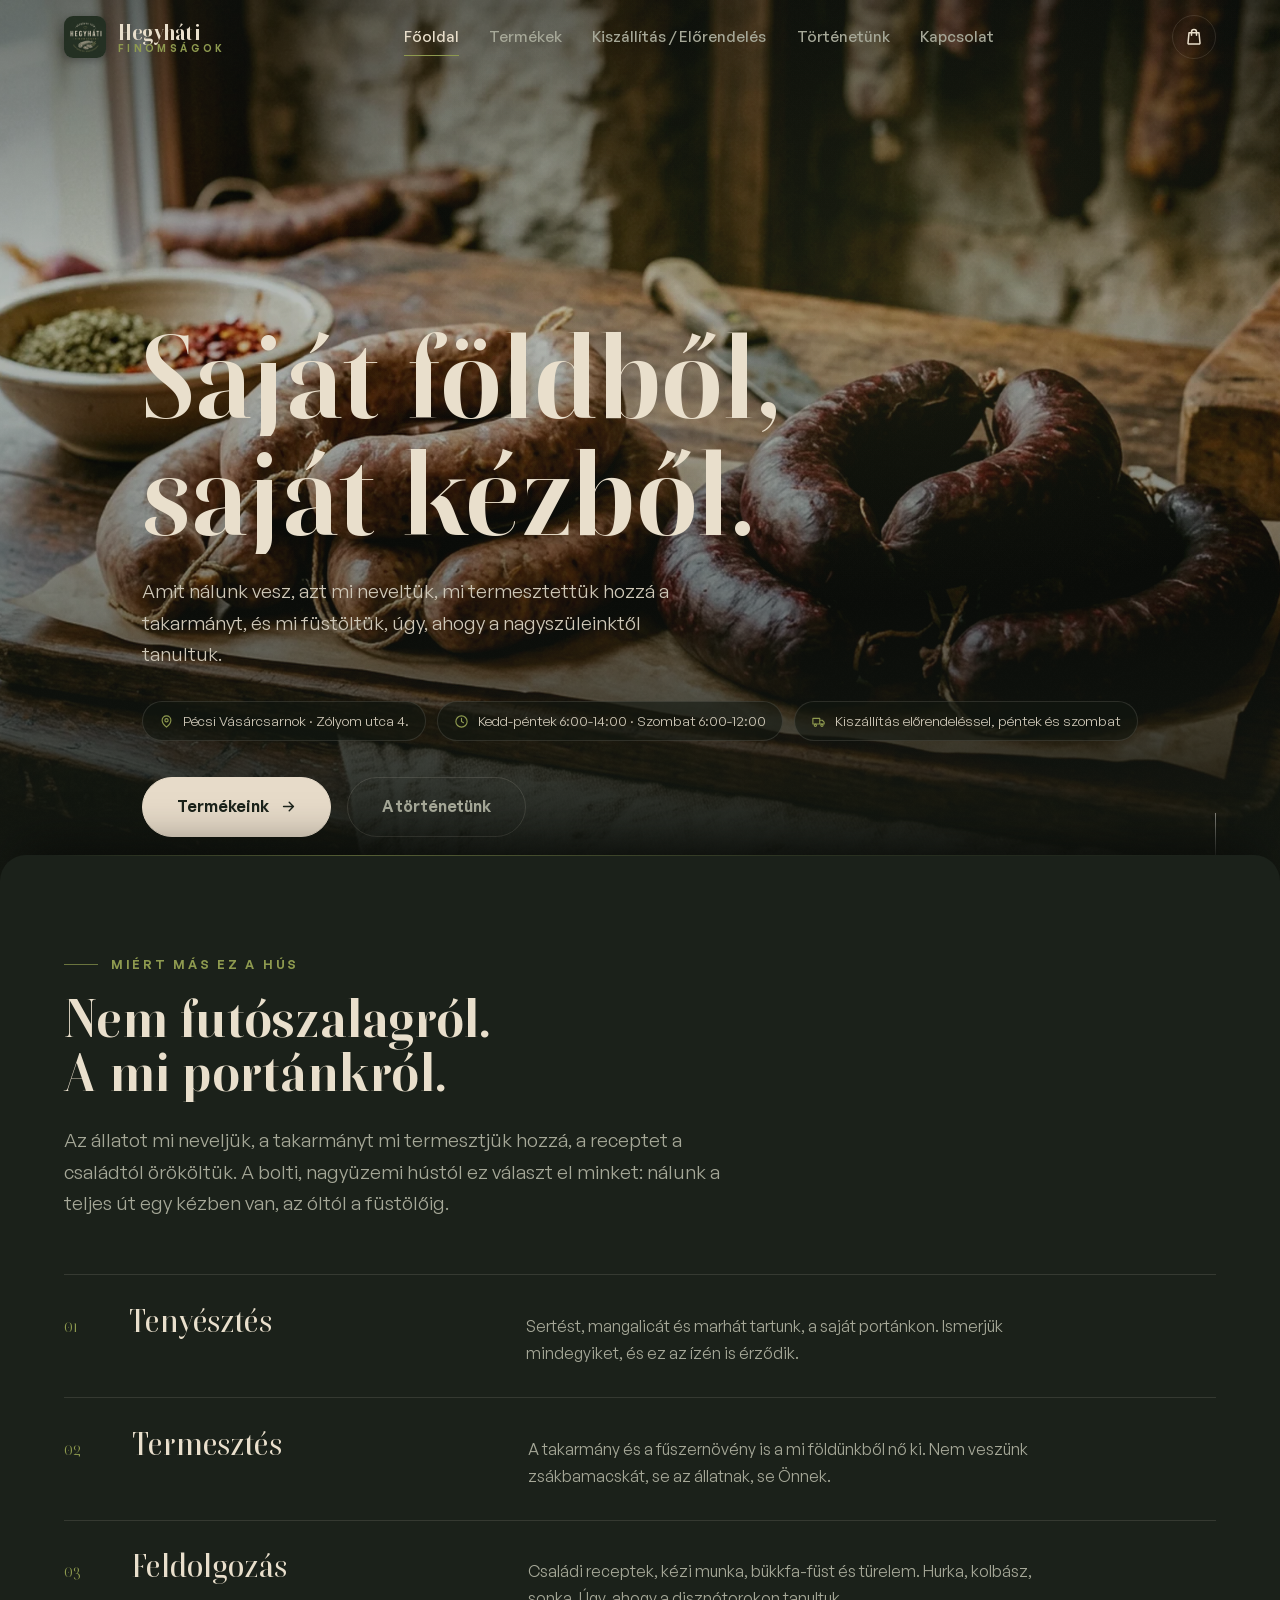
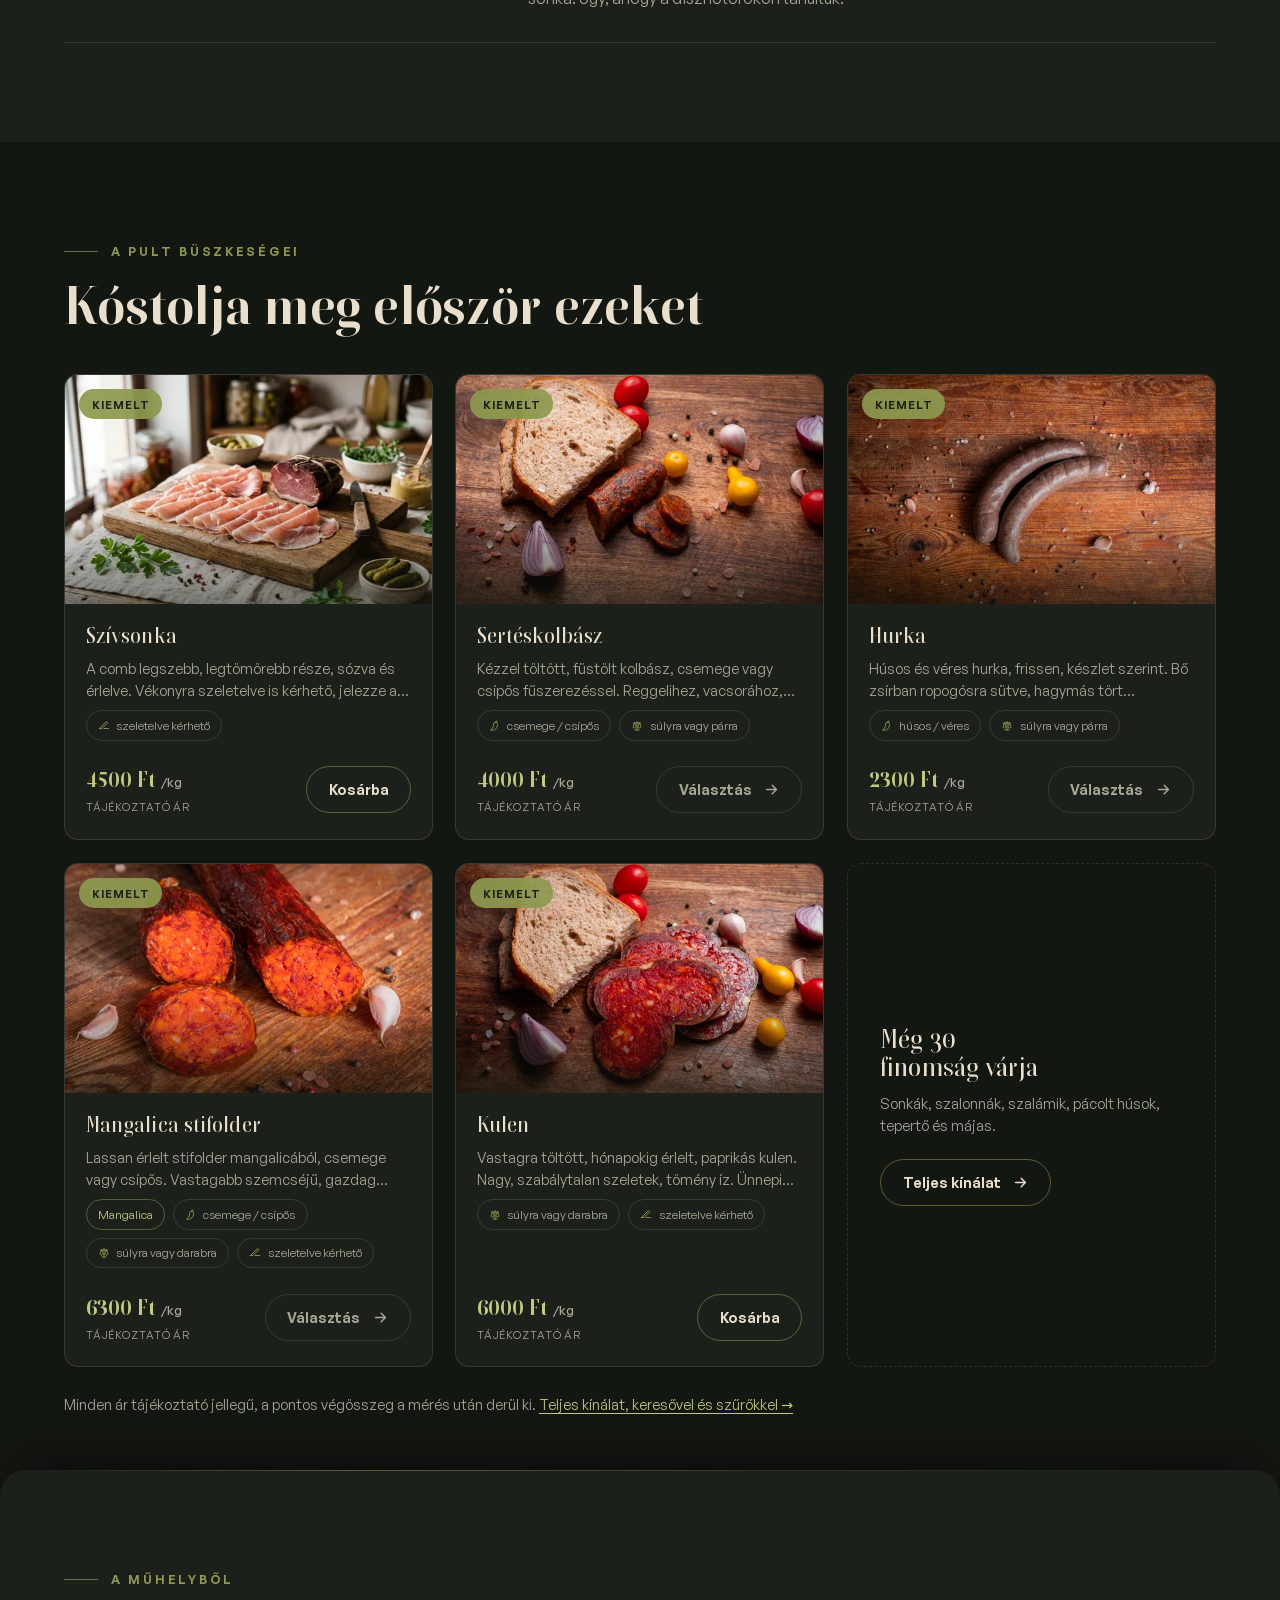
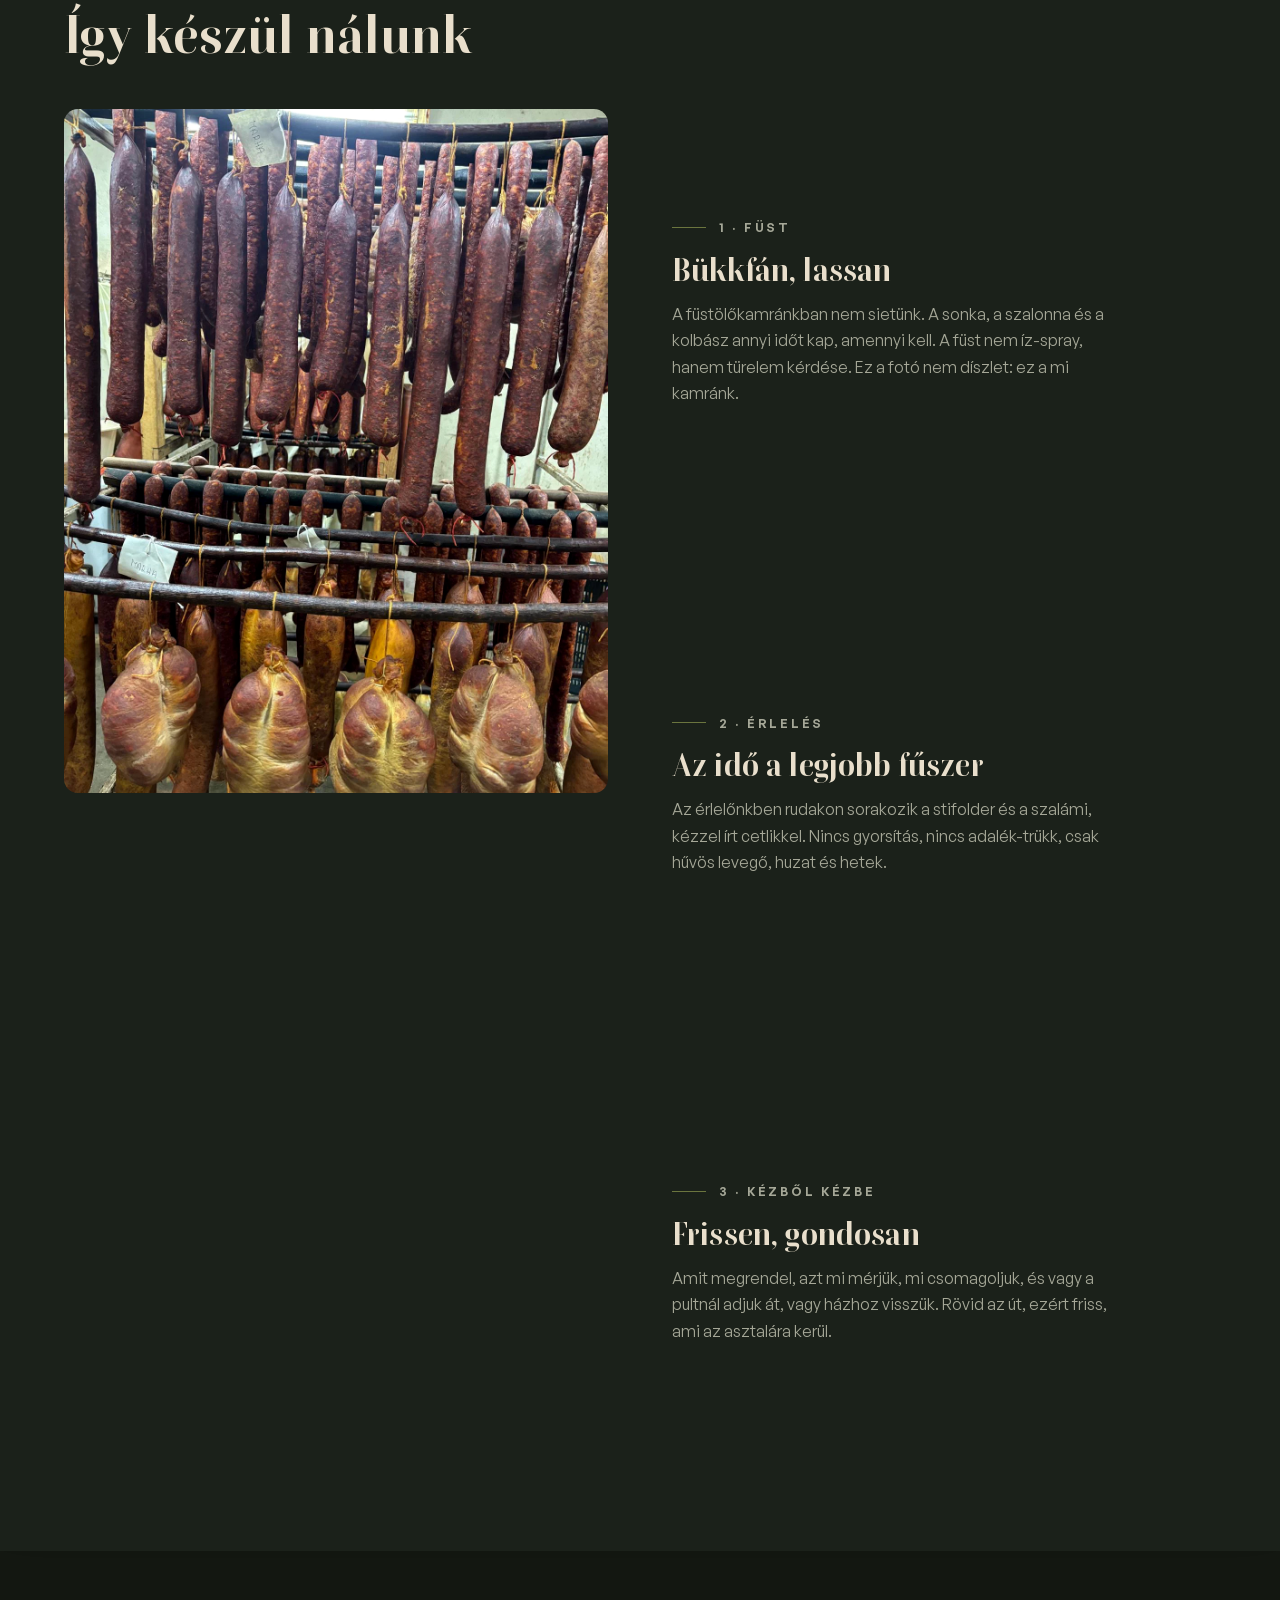
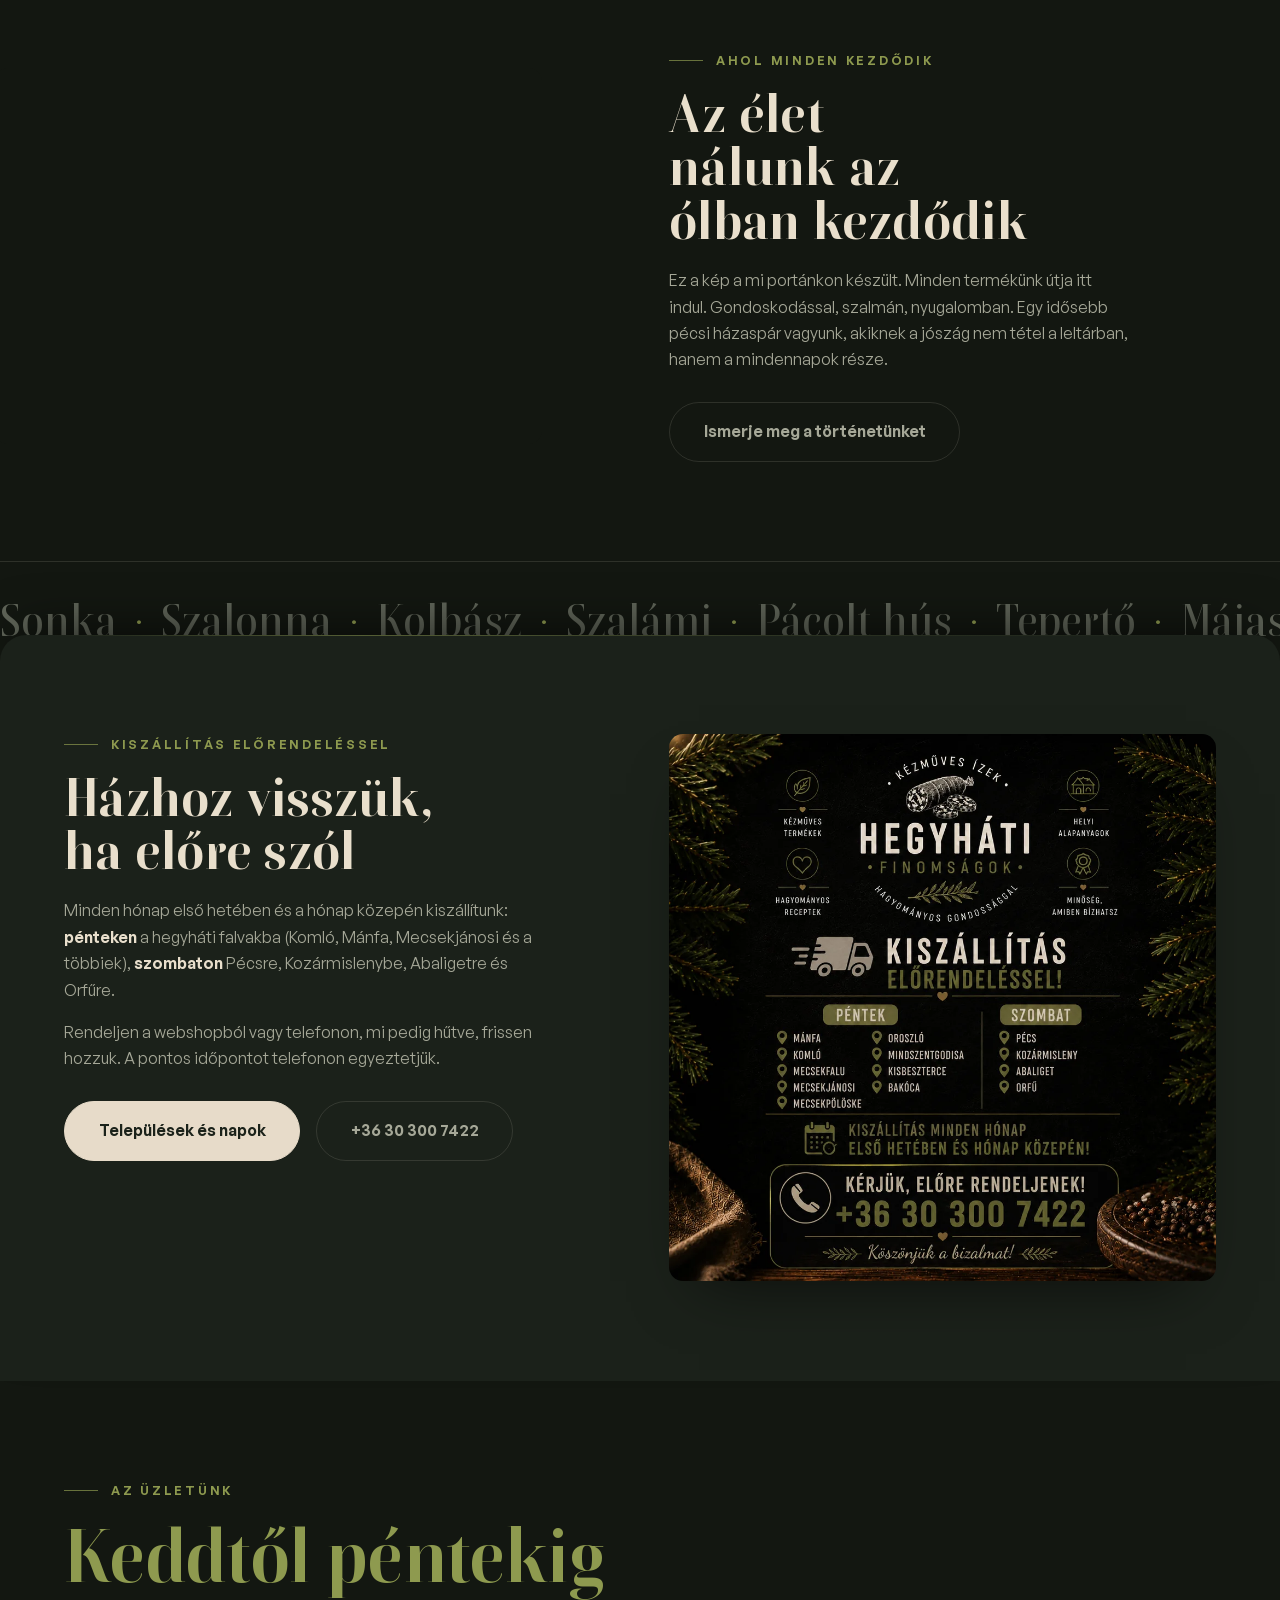
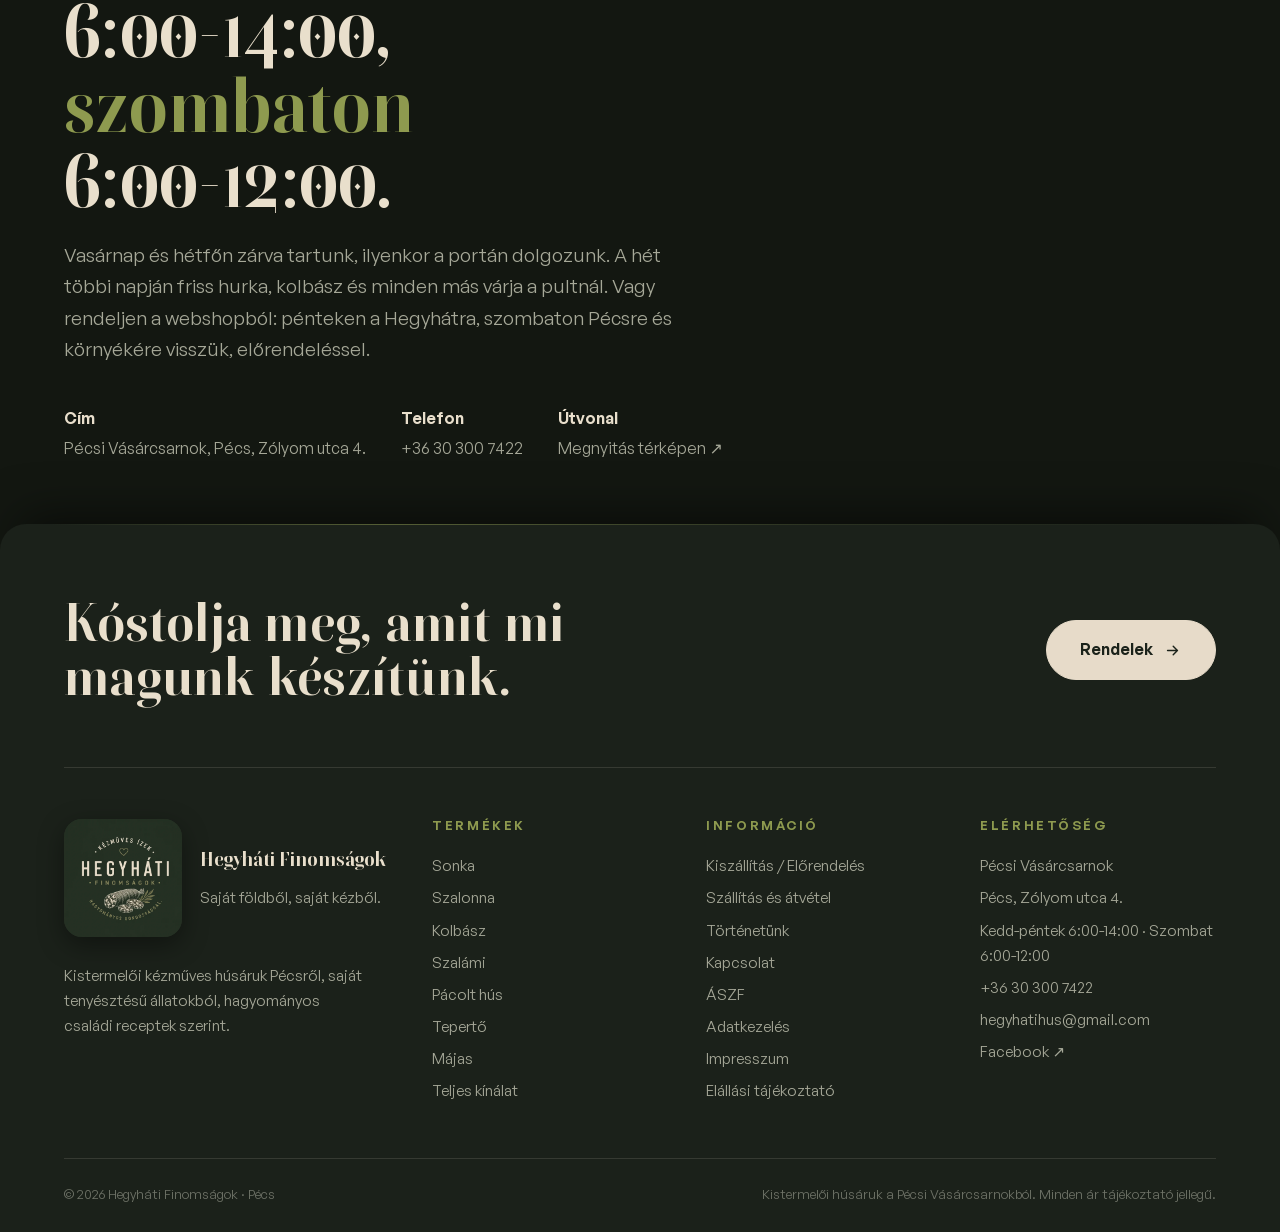
==== index.html @ ebb9563e "Kinga-kérések: 35 termék tiszta URL-lel, keresés+szűrő, darab/súly, kiszállítás oldal, új logó, Driv" ====
<!DOCTYPE html>
<html lang="hu">
<head>
<meta charset="UTF-8">
<meta name="viewport" content="width=device-width, initial-scale=1.0">
<script>document.documentElement.className += ' js';</script>
<title>Hegyháti Finomságok · Kézműves húsbolt Pécsről, saját tenyésztésből</title>
<meta name="description" content="Saját földből, saját kézből. Kézműves füstölt áruk, kolbászok, sonkák, szalámik egy pécsi kistermelő házaspártól. Üzlet a Pécsi Vásárcsarnokban (Pécs, Zólyom utca 4.), kiszállítás előrendeléssel Pécsre és a Hegyhátra.">
<link rel="canonical" href="https://hegyhatifinomsagok.com/">
<meta property="og:type" content="website">
<meta property="og:title" content="Hegyháti Finomságok · Saját földből, saját kézből.">
<meta property="og:description" content="Kézműves füstölt áruk, kolbászok, sonkák, szalámik egy pécsi kistermelő házaspártól. Rendeljen a webshopból, kiszállítás előrendeléssel péntek és szombat.">
<meta property="og:image" content="https://hegyhatifinomsagok.com/media/stock/og-image.jpg">
<meta property="og:url" content="https://hegyhatifinomsagok.com/">
<meta property="og:locale" content="hu_HU">
<meta name="twitter:card" content="summary_large_image">
<link rel="icon" type="image/png" sizes="256x256" href="media/favicon.png">
<link rel="apple-touch-icon" href="media/apple-touch-icon.png">
<link rel="stylesheet" href="css/fonts.css">
<link rel="stylesheet" href="css/style.css">
<link rel="stylesheet" href="css/shop.css">
</head>
<body>

<div class="amb" aria-hidden="true"><div class="amb__vig"></div></div>

<!-- @nav -->
<nav class="nav" aria-label="Fő navigáció">
  <a href="index.html" class="nav__brand">
    <img class="nav__logo" src="media/logo-hegyhati.webp" alt="" width="42" height="42">
    <span><strong>Hegyháti</strong><small>Finomságok</small></span>
  </a>
  <div class="nav__links">
    <a href="index.html" class="nav__link" aria-current="page">Főoldal</a>
    <a href="termekek.html" class="nav__link">Termékek</a>
    <a href="kiszallitas.html" class="nav__link">Kiszállítás / Előrendelés</a>
    <a href="rolunk.html" class="nav__link">Történetünk</a>
    <a href="kapcsolat.html" class="nav__link">Kapcsolat</a>
  </div>
  <div class="nav__cta">
    <button class="cart-btn" id="cartBtn" aria-label="Kosár megnyitása">
      <svg viewBox="0 0 24 24" fill="none" stroke-width="1.8" stroke-linecap="round" stroke-linejoin="round"><path d="M6 7h12l1.2 12.2a1 1 0 0 1-1 1.1H5.8a1 1 0 0 1-1-1.1L6 7Z"/><path d="M9 10V6a3 3 0 0 1 6 0v4"/></svg>
      <span class="cart-btn__badge" id="cartBadge">0</span>
    </button>
    <button class="burger" aria-label="Menü" aria-expanded="false"><span></span></button>
  </div>
</nav>
<!-- @/nav -->

<!-- @mnav -->
<div class="mnav">
  <a href="index.html">Főoldal</a>
  <a href="termekek.html">Termékek <small>35 finomság</small></a>
  <a href="kiszallitas.html">Kiszállítás <small>előrendelés</small></a>
  <a href="rolunk.html">Történetünk</a>
  <a href="kapcsolat.html">Kapcsolat</a>
  <div class="mnav__foot">
    Pécsi Vásárcsarnok, Pécs, Zólyom utca 4. · kedd-péntek 6:00-14:00 · szombat 6:00-12:00<br>
    <a href="tel:+36303007422">+36 30 300 7422</a>
  </div>
</div>
<!-- @/mnav -->

<!-- ============ HERO ============ -->
<header class="hero">
  <div class="hero__media">
    <img src="media/stock/hero-makro.webp" alt="Kézműves hurka és kolbász a füstölő fényében" fetchpriority="high">
  </div>
  <div class="wrap">
    <h1 class="hero__title">
      <span class="line"><span>Saját földből,</span></span>
      <span class="line"><span>saját kézből.</span></span>
    </h1>
    <p class="hero__sub">Amit nálunk vesz, azt mi neveltük, mi termesztettük hozzá a takarmányt, és mi füstöltük, úgy, ahogy a nagyszüleinktől tanultuk.</p>
    <div class="hero__badges">
      <span class="badge"><svg viewBox="0 0 24 24" fill="none" stroke-width="1.8" stroke-linecap="round"><path d="M12 21s-7-5.5-7-11a7 7 0 0 1 14 0c0 5.5-7 11-7 11Z"/><circle cx="12" cy="10" r="2.6"/></svg>Pécsi Vásárcsarnok · Zólyom utca 4.</span>
      <span class="badge"><svg viewBox="0 0 24 24" fill="none" stroke-width="1.8" stroke-linecap="round"><circle cx="12" cy="12" r="9"/><path d="M12 7v5l3.2 2"/></svg>Kedd-péntek 6:00-14:00 · Szombat 6:00-12:00</span>
      <span class="badge"><svg viewBox="0 0 24 24" fill="none" stroke-width="1.8" stroke-linecap="round" stroke-linejoin="round"><path d="M3 7h11v9H3zM14 10h4l3 3v3h-7"/><circle cx="7" cy="18" r="1.8"/><circle cx="17.5" cy="18" r="1.8"/></svg>Kiszállítás előrendeléssel, péntek és szombat</span>
    </div>
    <div class="hero__cta">
      <a href="termekek.html" class="btn btn--solid" data-magnet>Termékeink
        <svg viewBox="0 0 24 24" fill="none" stroke="currentColor" stroke-width="2" stroke-linecap="round" stroke-linejoin="round"><path d="M5 12h14M13 6l6 6-6 6"/></svg></a>
      <a href="rolunk.html" class="btn btn--ghost" data-magnet>A történetünk</a>
    </div>
  </div>
  <div class="scroll-hint" aria-hidden="true"></div>
</header>

<!-- ============ MINDENT MI MAGUNK (lip elválasztó) ============ -->
<section class="lip" id="mi-magunk">
  <div class="wrap">
    <p class="eyebrow" data-reveal>Miért más ez a hús</p>
    <h2 data-reveal style="font-size:var(--step-3);max-width:20ch;margin-top:1.1rem">Nem futószalagról. A mi portánkról.</h2>
    <p class="lead" data-words style="margin-top:1.6rem;max-width:62ch">Az állatot mi neveljük, a takarmányt mi termesztjük hozzá, a receptet a családtól örököltük. A bolti, nagyüzemi hústól ez választ el minket: nálunk a teljes út egy kézben van, az óltól a füstölőig.</p>

    <div class="vrows" style="margin-top:3.4rem">
      <div class="vrow" data-reveal>
        <span class="vrow__idx">01</span>
        <h3 class="vrow__title">Tenyésztés</h3>
        <p class="vrow__desc">Sertést, mangalicát és marhát tartunk, a saját portánkon. Ismerjük mindegyiket, és ez az ízén is érződik.</p>
      </div>
      <div class="vrow" data-reveal>
        <span class="vrow__idx">02</span>
        <h3 class="vrow__title">Termesztés</h3>
        <p class="vrow__desc">A takarmány és a fűszernövény is a mi földünkből nő ki. Nem veszünk zsákbamacskát, se az állatnak, se Önnek.</p>
      </div>
      <div class="vrow" data-reveal>
        <span class="vrow__idx">03</span>
        <h3 class="vrow__title">Feldolgozás</h3>
        <p class="vrow__desc">Családi receptek, kézi munka, bükkfa-füst és türelem. Hurka, kolbász, sonka. Úgy, ahogy a disznótorokon tanultuk.</p>
      </div>
    </div>
  </div>
</section>

<!-- ============ KIEMELT TERMÉKEK ============ -->
<section id="kiemelt">
  <div class="wrap">
    <p class="eyebrow" data-reveal>A pult büszkeségei</p>
    <h2 data-reveal style="font-size:var(--step-3);margin-top:1.1rem">Kóstolja meg először ezeket</h2>
    <div class="pgrid" style="margin-top:2.6rem" id="featGrid"></div>
    <p style="margin-top:1.6rem;color:var(--muted);font-size:.9rem">Minden ár tájékoztató jellegű, a pontos végösszeg a mérés után derül ki. <a href="termekek.html" style="color:var(--accent-soft);text-decoration:underline;text-underline-offset:3px">Teljes kínálat, keresővel és szűrőkkel →</a></p>
  </div>
</section>

<!-- ============ HOGYAN KÉSZÜL (sticky galéria, saját fotókkal) ============ -->
<section class="lip" id="hogyan">
  <div class="wrap">
    <p class="eyebrow" data-reveal>A műhelyből</p>
    <h2 data-reveal style="font-size:var(--step-3);margin-top:1.1rem;max-width:16ch">Így készül nálunk</h2>
    <div class="how" style="margin-top:3rem">
      <div class="how__media">
        <img src="media/photos/kamra.webp" alt="Füstölt sonkák a füstölőkamrában" loading="lazy">
        <img src="media/photos/erlelo.webp" alt="Érlelődő kolbászok és szalámik a szárítóban" loading="lazy">
        <img src="media/photos/vakuum.webp" alt="Gondosan csomagolt kész termékek" loading="lazy">
      </div>
      <div class="how__steps">
        <div class="how__step">
          <img class="how__step-img" src="media/photos/kamra.webp" alt="Füstölt sonkák a füstölőkamrában" loading="lazy">
          <p class="eyebrow">1 · Füst</p>
          <h3>Bükkfán, lassan</h3>
          <p>A füstölőkamránkban nem sietünk. A sonka, a szalonna és a kolbász annyi időt kap, amennyi kell. A füst nem íz-spray, hanem türelem kérdése. Ez a fotó nem díszlet: ez a mi kamránk.</p>
        </div>
        <div class="how__step">
          <img class="how__step-img" src="media/photos/erlelo.webp" alt="Érlelődő kolbászok és szalámik a szárítóban" loading="lazy">
          <p class="eyebrow">2 · Érlelés</p>
          <h3>Az idő a legjobb fűszer</h3>
          <p>Az érlelőnkben rudakon sorakozik a stifolder és a szalámi, kézzel írt cetlikkel. Nincs gyorsítás, nincs adalék-trükk, csak hűvös levegő, huzat és hetek.</p>
        </div>
        <div class="how__step">
          <img class="how__step-img" src="media/photos/vakuum.webp" alt="Gondosan csomagolt kész termékek" loading="lazy">
          <p class="eyebrow">3 · Kézből kézbe</p>
          <h3>Frissen, gondosan</h3>
          <p>Amit megrendel, azt mi mérjük, mi csomagoljuk, és vagy a pultnál adjuk át, vagy házhoz visszük. Rövid az út, ezért friss, ami az asztalára kerül.</p>
        </div>
      </div>
    </div>
  </div>
</section>

<!-- ============ MALACOS MINI-SZTORI ============ -->
<section id="sztori">
  <div class="wrap">
    <div class="split">
      <figure class="split__media split__media--wide" data-slide="left">
        <img src="media/photos/malacok.webp" alt="Koca kismalacokkal a hegyháti portán" loading="lazy">
      </figure>
      <div data-reveal>
        <p class="eyebrow">Ahol minden kezdődik</p>
        <h2 style="font-size:var(--step-3);max-width:14ch;margin-top:1rem">Az élet nálunk az ólban kezdődik</h2>
        <p style="margin-top:1.2rem;color:var(--muted);max-width:46ch">Ez a kép a mi portánkon készült. Minden termékünk útja itt indul. Gondoskodással, szalmán, nyugalomban. Egy idősebb pécsi házaspár vagyunk, akiknek a jószág nem tétel a leltárban, hanem a mindennapok része.</p>
        <a href="rolunk.html" class="btn btn--ghost" style="margin-top:1.8rem" data-magnet>Ismerje meg a történetünket</a>
      </div>
    </div>
  </div>
</section>

<!-- ============ MARQUEE ============ -->
<div class="marquee" aria-hidden="true"><div class="marquee__inner">
  <span>Sonka <em>·</em> Szalonna <em>·</em> Kolbász <em>·</em> Szalámi <em>·</em> Pácolt hús <em>·</em> Tepertő <em>·</em> Májas <em>·</em> Kulen <em>·</em> </span>
  <span>Sonka <em>·</em> Szalonna <em>·</em> Kolbász <em>·</em> Szalámi <em>·</em> Pácolt hús <em>·</em> Tepertő <em>·</em> Májas <em>·</em> Kulen <em>·</em> </span>
</div></div>

<!-- ============ KISZÁLLÍTÁS ELŐRENDELÉSSEL (teaser) ============ -->
<section class="lip" id="kiszallitas">
  <div class="wrap">
    <div class="split" style="align-items:start">
      <div data-reveal>
        <p class="eyebrow">Kiszállítás előrendeléssel</p>
        <h2 style="font-size:var(--step-3);max-width:14ch;margin-top:1rem">Házhoz visszük, ha előre szól</h2>
        <p style="margin-top:1.2rem;color:var(--muted);max-width:48ch">Minden hónap első hetében és a hónap közepén kiszállítunk: <strong style="color:var(--ink)">pénteken</strong> a hegyháti falvakba (Komló, Mánfa, Mecsekjánosi és a többiek), <strong style="color:var(--ink)">szombaton</strong> Pécsre, Kozármislenybe, Abaligetre és Orfűre.</p>
        <p style="margin-top:1rem;color:var(--muted);max-width:48ch">Rendeljen a webshopból vagy telefonon, mi pedig hűtve, frissen hozzuk. A pontos időpontot telefonon egyeztetjük.</p>
        <div style="display:flex;flex-wrap:wrap;gap:1rem;margin-top:1.8rem">
          <a href="kiszallitas.html" class="btn btn--solid" data-magnet>Települések és napok</a>
          <a href="tel:+36303007422" class="btn btn--ghost num-tab" data-magnet>+36 30 300 7422</a>
        </div>
      </div>
      <figure class="poster" data-reveal data-delay="1">
        <img src="media/photos/kiszallitas-plakat.webp" alt="Kiszállítás előrendeléssel: péntek Mánfa, Komló, Mecsekfalu, Mecsekjánosi, Mecsekpölöske, Oroszló, Mindszentgodisa, Kisbeszterce, Bakóca; szombat Pécs, Kozármisleny, Abaliget, Orfű" loading="lazy" width="1000" height="1000">
      </figure>
    </div>
  </div>
</section>

<!-- ============ NYITVATARTÁS ============ -->
<section class="hours" id="nyitvatartas">
  <div class="wrap">
    <p class="eyebrow" data-reveal>Az üzletünk</p>
    <h2 class="hours__big" data-reveal style="margin-top:1.1rem"><em>Keddtől péntekig</em> 6:00-14:00, <em>szombaton</em> 6:00-12:00.</h2>
    <p class="lead" data-reveal style="margin-top:1.4rem">Vasárnap és hétfőn zárva tartunk, ilyenkor a portán dolgozunk. A hét többi napján friss hurka, kolbász és minden más várja a pultnál. Vagy rendeljen a webshopból: pénteken a Hegyhátra, szombaton Pécsre és környékére visszük, előrendeléssel.</p>
    <div class="hours__meta" data-reveal>
      <div><strong>Cím</strong>Pécsi Vásárcsarnok, Pécs, Zólyom utca 4.</div>
      <div><strong>Telefon</strong><a href="tel:+36303007422" class="num-tab">+36 30 300 7422</a></div>
      <div><strong>Útvonal</strong><a href="https://www.google.com/maps/search/?api=1&query=P%C3%A9cs%2C+Z%C3%B3lyom+utca+4." target="_blank" rel="noopener">Megnyitás térképen ↗</a></div>
    </div>
  </div>
</section>

<!-- ============ FOOTER ============ -->
<!-- @footer full cta -->
<footer class="footer">
  <div class="wrap">
    <div class="footer__cta">
      <div style="display:flex;flex-wrap:wrap;align-items:center;gap:2.4rem;justify-content:space-between">
        <h2 data-reveal>Kóstolja meg, amit mi magunk készítünk.</h2>
        <a href="termekek.html" class="btn btn--solid" data-magnet>Rendelek
          <svg viewBox="0 0 24 24" fill="none" stroke="currentColor" stroke-width="2" stroke-linecap="round" stroke-linejoin="round"><path d="M5 12h14M13 6l6 6-6 6"/></svg></a>
      </div>
    </div>
    <div class="footer__grid">
      <div>
        <div class="footer__brandline">
          <div class="stamp"><img src="media/logo-hegyhati.webp" alt="Hegyháti Finomságok logó" width="118" height="118"></div>
          <div>
            <strong style="font-family:var(--font-display);font-size:1.25rem">Hegyháti Finomságok</strong>
            <p style="margin-top:.3rem">Saját földből, saját kézből.</p>
          </div>
        </div>
        <p style="margin-top:1.4rem;max-width:34ch">Kistermelői kézműves húsáruk Pécsről, saját tenyésztésű állatokból, hagyományos családi receptek szerint.</p>
      </div>
      <div>
        <h4>Termékek</h4>
        <a href="sonka.html">Sonka</a>
        <a href="szalonna.html">Szalonna</a>
        <a href="kolbasz.html">Kolbász</a>
        <a href="szalami.html">Szalámi</a>
        <a href="pacolt-hus.html">Pácolt hús</a>
        <a href="teperto.html">Tepertő</a>
        <a href="majas.html">Májas</a>
        <a href="termekek.html">Teljes kínálat</a>
      </div>
      <div>
        <h4>Információ</h4>
        <a href="kiszallitas.html">Kiszállítás / Előrendelés</a>
        <a href="szallitas.html">Szállítás és átvétel</a>
        <a href="rolunk.html">Történetünk</a>
        <a href="kapcsolat.html">Kapcsolat</a>
        <a href="aszf.html">ÁSZF</a>
        <a href="adatkezeles.html">Adatkezelés</a>
        <a href="impresszum.html">Impresszum</a>
        <a href="elallas.html">Elállási tájékoztató</a>
      </div>
      <div>
        <h4>Elérhetőség</h4>
        <p>Pécsi Vásárcsarnok</p>
        <p>Pécs, Zólyom utca 4.</p>
        <p>Kedd-péntek 6:00-14:00 · Szombat 6:00-12:00</p>
        <a href="tel:+36303007422" class="num-tab">+36 30 300 7422</a>
        <a href="mailto:hegyhatihus@gmail.com">hegyhatihus@gmail.com</a>
        <a href="https://www.facebook.com/hegyhatifinomsagok" target="_blank" rel="noopener">Facebook ↗</a>
      </div>
    </div>
    <div class="footer__bottom">
      <span>© 2026 Hegyháti Finomságok · Pécs</span>
      <span>Kistermelői húsáruk a Pécsi Vásárcsarnokból. Minden ár tájékoztató jellegű.</span>
    </div>
  </div>
</footer>
<!-- @/footer -->

<script src="js/vendor/gsap.min.js"></script>
<script src="js/vendor/ScrollTrigger.min.js"></script>
<script src="js/vendor/lenis.min.js"></script>
<script src="js/config.js"></script>
<script src="js/data/products.js"></script>
<script src="js/main.js"></script>
<script src="js/shop/cart.js"></script>
<script src="js/shop/cart-drawer.js"></script>
<script src="js/shop/catalog.js"></script>
<script>
/* kiemelt termékek a katalógusból (featured: true) */
(function () {
  const g = document.getElementById('featGrid');
  if (!g || !window.HFCAT) return;
  const feat = HFDATA.PRODUCTS.filter(p => p.featured).slice(0, 5);
  g.innerHTML = feat.map((p, i) => HFCAT.card(p).replace('data-reveal', 'data-reveal data-delay="' + (i % 3) + '"')).join('') +
    '<article class="pcard pcard--all" data-reveal data-delay="2" style="justify-content:center;align-items:flex-start;padding:2rem;background:transparent;border-style:dashed">' +
      '<h3 class="pcard__name" style="font-size:1.6rem;max-width:12ch">Még ' + (HFDATA.PRODUCTS.length - feat.length) + ' finomság várja</h3>' +
      '<p class="pcard__desc" style="margin-top:.6rem">Sonkák, szalonnák, szalámik, pácolt húsok, tepertő és májas.</p>' +
      '<a class="btn btn--sm" style="margin-top:1.4rem" href=' + JSON.stringify(HF.link('termekek.html')) + '>Teljes kínálat ' + HFCAT.ARROW + '</a>' +
    '</article>';
  HFCAT.bindQuickAdd(g);
  dispatchEvent(new Event('scroll'));
})();
</script>
</body>
</html>
---- css/fonts.css ----
/* Hegyháti Finomságok, self-hosted fontok (Fontshare: Boska + General Sans)
   ő/ű glyph-teszt: ÁTMENT (2026-07-18, headless render) */

@font-face {
  font-family: 'Boska';
  src: url('../fonts/boska-400.woff2') format('woff2');
  font-weight: 400;
  font-style: normal;
  font-display: swap;
}
@font-face {
  font-family: 'Boska';
  src: url('../fonts/boska-500.woff2') format('woff2');
  font-weight: 500;
  font-style: normal;
  font-display: swap;
}
@font-face {
  font-family: 'Boska';
  src: url('../fonts/boska-700.woff2') format('woff2');
  font-weight: 700;
  font-style: normal;
  font-display: swap;
}
@font-face {
  font-family: 'General Sans';
  src: url('../fonts/general-sans-400.woff2') format('woff2');
  font-weight: 400;
  font-style: normal;
  font-display: swap;
}
@font-face {
  font-family: 'General Sans';
  src: url('../fonts/general-sans-500.woff2') format('woff2');
  font-weight: 500;
  font-style: normal;
  font-display: swap;
}
@font-face {
  font-family: 'General Sans';
  src: url('../fonts/general-sans-600.woff2') format('woff2');
  font-weight: 600;
  font-style: normal;
  font-display: swap;
}
---- css/style.css ----
/* ==========================================================================
   HEGYHÁTI FINOMSÁGOK, „Füstház" design-rendszer, 2026-09: a logó palettájára hangolva
   Art direction: mélyzöld-faszén alap + krém + olíva (a logó és a kiszállítás-plakát színei).
   Robusztus gerinc: a kritikus vizuál CSS/IO-alapú, gsap csak extra.
   ========================================================================== */

/* ============ TOKENEK (Füstház) ============ */
:root{
  --base:#131711;            /* mélyzöld-faszén alap (a plakát feketéje, zöld leheletnyivel) */
  --surface:#1B211A;         /* emelt felület */
  --surface-2:#242F23;       /* kártya-hover, mélyebb felület = a logó zöldje */
  --ink:#E9DFCC;             /* krém szöveg (a logó betűszíne) */
  --muted:#A6A898;           /* halvány szöveg (kontraszt-emelt) */
  --accent:#8E9A4F;          /* olíva (a logó „Finomságok” + a plakát címkéi) */
  --accent-soft:#C1C97C;     /* világosabb olíva (szöveghez sötéten) */
  --paper:#E7DBC9;           /* krém „hentespapír”, pecsét, világos chip, fő CTA */
  --paper-ink:#1B221A;       /* sötét szöveg a paper felületen */
  --line:rgba(233,223,204,.13);
  --font-display:'Boska',Georgia,serif;
  --font-body:'General Sans',system-ui,sans-serif;
  --step--1:.875rem;
  --step-0:1rem;
  --step-1:1.19rem;
  --step-2:clamp(1.5rem,2.6vw,2rem);
  --step-3:clamp(2rem,4.6vw,3.3rem);
  --step-4:clamp(2.6rem,6.5vw,4.6rem);
  --step-5:clamp(3.1rem,9vw,7.2rem);
  --pad:clamp(1.25rem,5vw,5.5rem);
  --maxw:1360px;
  --ease:cubic-bezier(.16,1,.3,1);
  --r-card:14px;
  --r-lip:26px;
}

/* ============ RESET + ALAP ============ */
*{margin:0;padding:0;box-sizing:border-box}
html{-webkit-font-smoothing:antialiased;scroll-behavior:auto;overflow-x:clip}
body{background:var(--base);color:var(--ink);font-family:var(--font-body);font-size:var(--step-0);line-height:1.65;overflow-x:clip}
/* Lenis hivatalos CSS (kötelező) */
html.lenis,html.lenis body{height:auto}
.lenis:not(.lenis-autoToggle).lenis-stopped{overflow:clip}
.lenis [data-lenis-prevent]{overscroll-behavior:contain}
.lenis.lenis-smooth iframe{pointer-events:none}
h1,h2,h3,h4{font-family:var(--font-display);font-weight:700;line-height:1.02;letter-spacing:.005em;text-wrap:balance}
a{color:inherit;text-decoration:none}
img{display:block;max-width:100%}
button{font:inherit;color:inherit;background:none;border:0;cursor:pointer}
input,select,textarea{font:inherit;color:inherit}
::selection{background:var(--accent);color:#131711}
.wrap{max-width:var(--maxw);margin:0 auto;padding-inline:var(--pad)}
section{position:relative;padding-block:clamp(4rem,11vh,9rem)}
.eyebrow{display:flex;align-items:center;gap:.8rem;font-size:.78rem;font-weight:600;letter-spacing:.22em;text-transform:uppercase;color:var(--accent)}
.eyebrow::before{content:'';width:34px;height:1px;background:var(--accent);opacity:.7}
.lead{color:var(--muted);font-size:var(--step-1);max-width:56ch}
.num-tab{font-variant-numeric:tabular-nums}
.sr-only{position:absolute;width:1px;height:1px;overflow:hidden;clip:rect(0 0 0 0);white-space:nowrap}

/* ============ ATMOSZFÉRA-RÉTEG (amb), body-szintű, z:-1, sose tiszta fekete ============ */
.amb{position:fixed;inset:0;z-index:-1;pointer-events:none;background:var(--base)}
.amb::before{content:'';position:absolute;inset:0;
  background:
    radial-gradient(58% 44% at 82% -6%, rgba(142,154,79,.13), transparent 62%),
    radial-gradient(46% 40% at -8% 22%, rgba(120,96,52,.10), transparent 60%),
    radial-gradient(52% 46% at 108% 88%, rgba(70,84,44,.12), transparent 62%);}
.amb::after{content:'';position:absolute;inset:0;background:url('../media/grain.png') repeat;background-size:220px;opacity:.05;mix-blend-mode:overlay}
.amb__vig{position:absolute;inset:0;box-shadow:inset 0 0 22vmax rgba(0,0,0,.38)}

/* ============ NAV ============ */
.nav{position:fixed;top:0;left:0;width:100%;z-index:220;display:flex;justify-content:space-between;align-items:center;gap:1rem;
  padding:.95rem var(--pad);transition:transform .45s var(--ease),background .3s ease,box-shadow .3s ease}
.nav--scrolled{background:rgba(19,23,17,.96);box-shadow:0 1px 0 var(--line)}
.nav--hidden{transform:translateY(-130%)}
.nav__brand{display:flex;align-items:center;gap:.75rem;line-height:1.04}
.nav__logo{width:42px;height:42px;border-radius:9px;object-fit:cover;flex:0 0 auto;box-shadow:0 2px 10px rgba(0,0,0,.35)}
.nav__brand>span{display:flex;flex-direction:column}
.nav__brand strong{font-family:var(--font-display);font-weight:700;font-size:1.34rem;letter-spacing:.01em}
.nav__brand small{font-size:.62rem;font-weight:600;letter-spacing:.34em;text-transform:uppercase;color:var(--accent)}
.nav__links{display:flex;gap:1.9rem;align-items:center}
.nav__link{position:relative;font-size:.94rem;font-weight:500;color:var(--muted);transition:color .25s}
.nav__link:hover,.nav__link[aria-current="page"]{color:var(--ink)}
.nav__link::after{content:'';position:absolute;left:0;bottom:-6px;width:100%;height:1px;background:var(--accent);transform:scaleX(0);transform-origin:left;transition:transform .35s var(--ease)}
.nav__link:hover::after,.nav__link[aria-current="page"]::after{transform:scaleX(1)}
.nav__cta{display:flex;align-items:center;gap:.9rem}
.cart-btn{position:relative;display:grid;place-items:center;width:44px;height:44px;border:1px solid var(--line);border-radius:50%;transition:border-color .3s,background .3s}
.cart-btn:hover{border-color:var(--accent);background:rgba(142,154,79,.08)}
.cart-btn svg{width:20px;height:20px;stroke:var(--ink)}
.cart-btn__badge{position:absolute;top:-4px;right:-4px;min-width:19px;height:19px;padding:0 5px;display:grid;place-items:center;background:var(--accent);color:#1B221A;font-size:.68rem;font-weight:600;border-radius:100px;opacity:0;transform:scale(.5);transition:opacity .25s,transform .35s var(--ease)}
.cart-btn__badge.on{opacity:1;transform:scale(1)}
.cart-btn__badge.bump{animation:bump .45s var(--ease)}
@keyframes bump{40%{transform:scale(1.35)}}
.burger{display:none;width:44px;height:44px;place-items:center;border:1px solid var(--line);border-radius:50%}
.burger span{position:relative;display:block;width:18px;height:2px;background:var(--ink);transition:background .2s}
.burger span::before,.burger span::after{content:'';position:absolute;left:0;width:100%;height:2px;background:var(--ink);transition:transform .3s var(--ease),top .3s}
.burger span::before{top:-6px}
.burger span::after{top:6px}
.menu-open .burger span{background:transparent}
.menu-open .burger span::before{top:0;transform:rotate(45deg)}
.menu-open .burger span::after{top:0;transform:rotate(-45deg)}
@media(max-width:900px){
  .nav__links{display:none}
  .burger{display:grid}
}
/* Mobil menü-overlay */
.mnav{position:fixed;inset:0;z-index:210;background:rgba(19,23,17,.97);display:flex;flex-direction:column;justify-content:center;padding:0 var(--pad);
  opacity:0;visibility:hidden;transition:opacity .4s ease,visibility 0s .4s}
.menu-open .mnav{opacity:1;visibility:visible;transition:opacity .4s ease}
.mnav a{font-family:var(--font-display);font-size:clamp(2rem,9vw,3.2rem);font-weight:700;padding:.45rem 0;color:var(--ink);opacity:.92}
.mnav a small{display:inline-block;margin-left:.9rem;font-family:var(--font-body);font-size:.8rem;color:var(--accent);letter-spacing:.2em}
.mnav__foot{margin-top:2.4rem;color:var(--muted);font-size:.9rem;line-height:1.9}

/* ============ HERO (index), ken-burns + spotlight + grain, CSS-alap ============ */
.hero{min-height:100svh;display:flex;flex-direction:column;justify-content:flex-end;position:relative;padding-bottom:7vh;overflow:clip}
.hero__media{position:absolute;inset:0;z-index:-1;overflow:hidden}
.hero__media img{width:100%;height:100%;object-fit:cover;transform-origin:62% 40%}
.js .hero__media img{animation:kenburns 34s ease-in-out infinite alternate}
@keyframes kenburns{from{transform:scale(1.02) translate(0,0)}to{transform:scale(1.12) translate(-1.6%,1.2%)}}
.hero__media::before{content:'';position:absolute;inset:0;z-index:1;
  background:
    radial-gradient(70% 58% at 70% 30%, rgba(142,154,79,.14), transparent 64%),
    linear-gradient(180deg, rgba(19,23,17,.62) 0%, rgba(19,23,17,.28) 34%, rgba(19,23,17,.55) 68%, var(--base) 97%);}
.hero__media::after{content:'';position:absolute;inset:0;z-index:2;background:url('../media/grain.png') repeat;background-size:200px;opacity:.07;mix-blend-mode:overlay}
.hero__title{font-size:var(--step-5);max-width:12ch}
.hero__title .line{display:block;overflow:hidden}
.hero__title .line>span{display:block}
.js .hero__title .line>span{transform:translateY(112%)}
.js .hero.is-in .line>span{transform:translateY(0);transition:transform 1.05s var(--ease)}
.js .hero.is-in .line:nth-child(2)>span{transition-delay:.12s}
.hero__sub{margin-top:1.4rem;max-width:52ch;color:#CFC8B8;font-size:var(--step-1)}
.hero__badges{display:flex;flex-wrap:wrap;gap:.7rem;margin-top:1.9rem}
.badge{display:inline-flex;align-items:center;gap:.55rem;padding:.5rem 1rem;border:1px solid var(--line);border-radius:100px;font-size:.85rem;color:#CFC8B8;background:rgba(19,23,17,.62)}
.badge svg{width:15px;height:15px;stroke:var(--accent)}
.hero__cta{display:flex;flex-wrap:wrap;gap:1rem;margin-top:2.2rem}
.js .hero__sub,.js .hero__badges,.js .hero__cta{opacity:0;transform:translateY(26px)}
.js .hero.is-in .hero__sub,.js .hero.is-in .hero__badges,.js .hero.is-in .hero__cta{opacity:1;transform:none;transition:opacity .9s ease .35s,transform .9s var(--ease) .35s}
.scroll-hint{position:absolute;bottom:2.2rem;right:var(--pad);width:1px;height:52px;background:linear-gradient(rgba(235,232,226,.5),transparent);overflow:hidden}
.scroll-hint::after{content:'';position:absolute;top:-50%;left:0;width:100%;height:50%;background:var(--accent);animation:drop 1.9s cubic-bezier(.7,0,.3,1) infinite}
@keyframes drop{to{top:110%}}

/* ============ GOMBOK ============ */
.btn{display:inline-flex;align-items:center;gap:.7rem;position:relative;overflow:hidden;padding:1.02rem 2.1rem;border:1px solid rgba(142,154,79,.55);border-radius:100px;z-index:0;font-weight:600;font-size:.98rem;color:var(--ink);transition:color .35s,border-color .35s}
.btn::before{content:'';position:absolute;inset:0;background:var(--accent);transform:translateY(102%);transition:transform .45s cubic-bezier(.7,0,.2,1);z-index:-1}
.btn:hover{color:#1B221A;border-color:var(--accent)}
.btn:hover::before{transform:translateY(0)}
.btn svg{width:17px;height:17px}
.btn--solid{background:var(--paper);border-color:var(--paper);color:var(--paper-ink)}
.btn--solid::before{background:var(--accent)}
.btn--solid:hover{color:#131711;border-color:var(--accent)}
.btn--ghost{border-color:var(--line);color:var(--muted)}
.btn--ghost:hover{color:#1B221A}
.btn--sm{padding:.68rem 1.35rem;font-size:.88rem}
.btn[disabled],.btn.is-disabled{opacity:.45;pointer-events:none}

/* ============ REVEAL (RB2) ============ */
.js [data-reveal]{opacity:0;transform:translateY(38px);will-change:transform,opacity}
.js [data-reveal].in{opacity:1;transform:none;transition:opacity .8s ease,transform .8s var(--ease)}
.js [data-reveal][data-delay="1"].in{transition-delay:.08s}
.js [data-reveal][data-delay="2"].in{transition-delay:.16s}
.js [data-reveal][data-delay="3"].in{transition-delay:.24s}

/* ============ SZEKCIÓ-ELVÁLASZTÓK, opálos lip (SOHA szín-a-színbe) ============ */
.lip{position:relative;z-index:2;background:var(--surface);border-radius:var(--r-lip) var(--r-lip) 0 0;margin-top:-5vh;
  box-shadow:0 -28px 48px -22px rgba(0,0,0,.55)}
.lip::before{content:'';position:absolute;top:0;left:0;right:0;height:1px;border-radius:inherit;
  background:linear-gradient(90deg, transparent 4%, rgba(142,154,79,.5) 28%, rgba(142,154,79,.14) 62%, transparent 96%)}
/* kép-alfa-feketére elválasztó: a kép alja a base-be olvad */
.img-fade{-webkit-mask-image:linear-gradient(180deg,#000 72%,transparent 100%);mask-image:linear-gradient(180deg,#000 72%,transparent 100%)}

/* ============ SPLIT layout ============ */
.split{display:grid;grid-template-columns:1fr 1fr;gap:clamp(1.6rem,4.5vw,4.5rem);align-items:center}
.split+.split{margin-top:clamp(3.4rem,9vh,7.5rem)}
.split__media{position:relative;aspect-ratio:4/5;border-radius:var(--r-card);overflow:hidden;background:var(--surface)}
.split__media img{width:100%;height:100%;object-fit:cover}
.split__media--wide{aspect-ratio:16/11}
.split [data-slide]{will-change:transform,opacity}
@media(max-width:820px){.split{grid-template-columns:1fr}}

/* ============ VALUE-SOROK (lista, nem kártya-grid) ============ */
.vrows{border-top:1px solid var(--line)}
.vrow{display:grid;grid-template-columns:auto 1fr 2fr;gap:clamp(1rem,4vw,3.5rem);align-items:baseline;padding:1.9rem 0;border-bottom:1px solid var(--line)}
.vrow__idx{font-family:var(--font-display);font-size:1.05rem;color:var(--accent)}
.vrow__title{font-family:var(--font-display);font-size:var(--step-2);font-weight:500}
.vrow__desc{color:var(--muted);max-width:52ch}
@media(max-width:700px){.vrow{grid-template-columns:auto 1fr}.vrow__desc{grid-column:2}}

/* ============ MARQUEE ============ */
.marquee{overflow:hidden;border-block:1px solid var(--line);padding-block:1.35rem}
.marquee__inner{display:flex;gap:3rem;white-space:nowrap;width:max-content;animation:mq 30s linear infinite}
.marquee__inner span{font-family:var(--font-display);font-weight:500;font-size:clamp(1.6rem,4.4vw,2.8rem);color:#5F6458}
.marquee__inner span em{font-style:normal;color:var(--accent);padding:0 .5rem}
@keyframes mq{to{transform:translateX(-50%)}}

/* ============ PECSÉT (logó-embléma paper korongon) ============ */
.stamp{display:grid;place-items:center;width:118px;height:118px;background:#242F23;border-radius:18px;box-shadow:0 8px 26px rgba(0,0,0,.4);overflow:hidden;flex:0 0 auto}
.stamp img{width:100%;height:100%;object-fit:cover}

/* ============ NYITVATARTÁS-BLOKK ============ */
.hours{position:relative}
.hours__big{font-size:var(--step-4);max-width:16ch}
.hours__big em{font-style:normal;color:var(--accent)}
.hours__meta{display:flex;flex-wrap:wrap;gap:2.2rem;margin-top:2.4rem;color:var(--muted)}
.hours__meta strong{display:block;font-weight:600;color:var(--ink);margin-bottom:.25rem}
.hours__meta a:hover{color:var(--accent-soft)}

/* ============ STICKY „HOGYAN KÉSZÜL” GALÉRIA ============ */
.how{display:grid;grid-template-columns:1fr 1fr;gap:clamp(2rem,5vw,5rem)}
.how__media{position:sticky;top:12vh;height:76vh;border-radius:var(--r-card);overflow:hidden;background:var(--surface)}
.how__media img{position:absolute;inset:0;width:100%;height:100%;object-fit:cover;opacity:0;transition:opacity .7s ease}
.how__media img.on{opacity:1}
.how__steps{display:flex;flex-direction:column;gap:34vh;padding-block:12vh}
.how__step h3{font-size:var(--step-2);margin-bottom:.9rem}
.how__step p{color:var(--muted);max-width:44ch}
.how__step .eyebrow{margin-bottom:1rem}
.how__step-img{display:none}
@media(max-width:820px){
  .how{grid-template-columns:1fr;gap:0}
  /* mobilon minden lépés a SAJÁT fotóját kapja (a sticky képváltás csak széles nézetben működik jól) */
  .how__media{display:none}
  .how__steps{gap:3.2rem;padding-block:0}
  .how__step{display:flex;flex-direction:column}
  .how__step-img{display:block;order:-1;width:100%;aspect-ratio:4/3;object-fit:cover;border-radius:var(--r-card);margin-bottom:1.4rem;background:var(--surface)}
  .how__step .eyebrow{margin-bottom:.7rem}
  .how__step h3{margin-bottom:.6rem}
  .how__step p{max-width:none}
}

/* ============ FOOTER ============ */
.footer{position:relative;z-index:2;background:var(--surface);border-radius:var(--r-lip) var(--r-lip) 0 0;margin-top:-4vh;
  box-shadow:0 -28px 48px -22px rgba(0,0,0,.55);padding-top:clamp(3.4rem,8vh,6rem)}
.footer::before{content:'';position:absolute;top:0;left:0;right:0;height:1px;
  background:linear-gradient(90deg, transparent 4%, rgba(142,154,79,.5) 30%, rgba(142,154,79,.14) 64%, transparent 96%)}
.footer__cta{padding-bottom:clamp(3rem,7vh,5rem);border-bottom:1px solid var(--line)}
.footer__cta h2{font-size:var(--step-3);max-width:18ch}
.footer__grid{display:grid;grid-template-columns:1.4fr 1fr 1fr 1fr;gap:2.4rem;padding-block:3.2rem}
.footer__grid h4{font-family:var(--font-body);font-size:.8rem;font-weight:600;letter-spacing:.2em;text-transform:uppercase;color:var(--accent);margin-bottom:1.1rem}
.footer__grid a,.footer__grid p{display:block;color:var(--muted);font-size:.95rem;padding:.22rem 0}
.footer__grid a:hover{color:var(--ink)}
.footer__bottom{display:flex;flex-wrap:wrap;justify-content:space-between;gap:1rem;padding-block:1.6rem;border-top:1px solid var(--line);color:#6E7267;font-size:.83rem}
.footer__brandline{display:flex;align-items:center;gap:1.1rem}
@media(max-width:900px){.footer__grid{grid-template-columns:1fr 1fr}}
@media(max-width:520px){.footer__grid{grid-template-columns:1fr}}

/* ============ KOMPAKT AL-OLDAL HERO ============ */
.phero{position:relative;min-height:58vh;display:flex;align-items:flex-end;padding-bottom:4.5rem;overflow:clip}
.phero--tall{min-height:72vh}
.phero__media{position:absolute;inset:0;z-index:-1;overflow:hidden}
.phero__media img{width:100%;height:100%;object-fit:cover}
.phero__media::before{content:'';position:absolute;inset:0;z-index:1;
  background:linear-gradient(180deg, rgba(19,23,17,.66) 0%, rgba(19,23,17,.30) 40%, rgba(19,23,17,.62) 74%, var(--base) 98%)}
.phero__media::after{content:'';position:absolute;inset:0;z-index:2;background:url('../media/grain.png') repeat;background-size:200px;opacity:.06;mix-blend-mode:overlay}
.phero h1{font-size:var(--step-4);max-width:14ch}
.phero .eyebrow{margin-bottom:1.1rem}
.phero .lead{margin-top:1.2rem;color:#CFC8B8}

/* ============ IDŐVONAL ============ */
.tline{display:grid;grid-template-columns:1fr 1fr;gap:clamp(2rem,6vw,5rem);margin-top:3rem}
.tline__item{border-left:1px solid var(--line);padding-left:1.6rem;position:relative}
.tline__item::before{content:'';position:absolute;left:-4px;top:.5rem;width:7px;height:7px;border-radius:50%;background:var(--accent)}
.tline__date{font-family:var(--font-display);font-size:var(--step-2);color:var(--accent)}
.tline__item p{color:var(--muted);margin-top:.5rem;max-width:38ch}
@media(max-width:640px){.tline{grid-template-columns:1fr}}

/* ============ BEFORE/AFTER slider (natív, gsap-mentes) ============ */
.ba{position:relative;border-radius:var(--r-card);overflow:hidden;aspect-ratio:16/10;background:var(--surface);user-select:none;touch-action:none}
.ba img{position:absolute;inset:0;width:100%;height:100%;object-fit:cover;pointer-events:none}
.ba__after{clip-path:inset(0 0 0 var(--ba-x,50%))}
.ba__handle{position:absolute;top:0;bottom:0;left:var(--ba-x,50%);width:2px;background:var(--accent);pointer-events:none;z-index:3}
.ba__handle::after{content:'';position:absolute;top:50%;left:50%;transform:translate(-50%,-50%);width:46px;height:46px;border-radius:50%;
  background:var(--accent);box-shadow:0 4px 18px rgba(0,0,0,.45);
  background-image:url("data:image/svg+xml,%3Csvg xmlns='http://www.w3.org/2000/svg' viewBox='0 0 24 24' fill='none' stroke='%2316130D' stroke-width='2.4'%3E%3Cpath d='M8 7l-5 5 5 5M16 7l5 5-5 5'/%3E%3C/svg%3E");
  background-size:22px;background-position:center;background-repeat:no-repeat}
.ba__range{position:absolute;inset:0;width:100%;height:100%;opacity:0;cursor:ew-resize;z-index:4;-webkit-appearance:none;appearance:none}
.ba__tag{position:absolute;bottom:1rem;z-index:3;padding:.4rem .95rem;border-radius:100px;font-size:.8rem;font-weight:600;letter-spacing:.06em;background:rgba(19,23,17,.82)}
.ba__tag--l{left:1rem}
.ba__tag--r{right:1rem;color:var(--accent-soft)}

/* ============ GYIK accordion (K8: grid 0fr→1fr) ============ */
.faq{border-top:1px solid var(--line)}
.faq__item{border-bottom:1px solid var(--line)}
.faq__q{width:100%;display:flex;justify-content:space-between;align-items:center;gap:1.4rem;text-align:left;padding:1.5rem 0;font-weight:600;font-size:var(--step-1)}
.faq__q svg{flex:0 0 auto;width:19px;height:19px;stroke:var(--accent);transition:transform .4s var(--ease)}
.faq__item.open .faq__q svg{transform:rotate(45deg)}
.faq__a{display:grid;grid-template-rows:0fr;transition:grid-template-rows .45s var(--ease)}
.faq__item.open .faq__a{grid-template-rows:1fr}
.faq__a>div{overflow:hidden;color:var(--muted);max-width:64ch}
.faq__a p{padding-bottom:1.5rem}

/* ============ JOGI (legal) layout ============ */
.legal{max-width:820px;margin:0 auto;padding:9rem var(--pad) 5rem}
.legal h1{font-size:var(--step-3);margin-bottom:.6rem}
.legal h2{font-size:var(--step-2);margin:2.6rem 0 .9rem;font-weight:500}
.legal p,.legal li{color:var(--muted);margin-bottom:.85rem}
.legal ul,.legal ol{padding-left:1.3rem;margin-bottom:1rem}
.legal strong{color:var(--ink)}
.legal .lead-date{color:#6E7267;font-size:.88rem;margin-bottom:2.4rem}
.minta-badge{display:inline-flex;align-items:center;gap:.5rem;margin:1rem 0 2rem;padding:.55rem 1.05rem;border-radius:8px;
  background:rgba(142,154,79,.14);border:1px solid rgba(142,154,79,.4);color:var(--accent-soft);font-size:.86rem;font-weight:500}
.legal-note{background:var(--surface);border:1px solid var(--line);border-left:3px solid var(--accent);border-radius:10px;padding:1.2rem 1.4rem;margin:1.4rem 0}
.legal-note p{margin:0;color:var(--ink)}

/* ============ REDUCED MOTION (kötelező) ============ */
@media (prefers-reduced-motion:reduce){
  .js .hero__media img{animation:none}
  .js .hero__title .line>span{transform:none}
  .js .hero__sub,.js .hero__badges,.js .hero__cta{opacity:1;transform:none}
  .js [data-reveal]{opacity:1;transform:none}
  .js [data-slide]{opacity:1;transform:none}
  .marquee__inner{animation:none}
  .scroll-hint::after{animation:none}
  .cart-btn__badge.bump{animation:none}
  *{scroll-behavior:auto !important}
}

/* ============ KISZÁLLÍTÁS / ELŐRENDELÉS (2026-09) ============ */
.routes{display:grid;grid-template-columns:1fr 1fr;gap:1.4rem;margin-top:2.6rem}
@media(max-width:700px){.routes{grid-template-columns:1fr}}
.route{background:var(--surface);border:1px solid var(--line);border-radius:var(--r-card);padding:clamp(1.4rem,3vw,2.2rem)}
.route__day{display:inline-flex;align-items:center;gap:.6rem;padding:.45rem 1.1rem;border-radius:100px;background:var(--accent);color:#1B221A;font-weight:600;letter-spacing:.14em;text-transform:uppercase;font-size:.8rem}
.route ul{list-style:none;margin-top:1.4rem;display:grid;grid-template-columns:1fr 1fr;gap:.55rem 1.2rem}
@media(max-width:420px){.route ul{grid-template-columns:1fr}}
.route li{display:flex;align-items:center;gap:.6rem;font-size:1.02rem;color:var(--ink)}
.route li svg{width:15px;height:15px;stroke:var(--accent);flex:0 0 auto}
.route__fee{margin-top:1.3rem;padding-top:1rem;border-top:1px solid var(--line);color:var(--muted);font-size:.9rem}
.cadence{display:flex;align-items:center;gap:1rem;margin-top:2rem;padding:1.3rem 1.6rem;border:1px solid rgba(142,154,79,.45);border-radius:14px;background:rgba(142,154,79,.08);font-family:var(--font-display);font-size:var(--step-1);color:var(--ink)}
.cadence svg{width:26px;height:26px;stroke:var(--accent);flex:0 0 auto}
.phone-cta{display:flex;flex-wrap:wrap;align-items:center;gap:1.4rem 2.4rem;margin-top:2.6rem;padding:clamp(1.4rem,3vw,2.2rem);border-radius:var(--r-card);background:var(--surface);border:1px solid var(--line)}
.phone-cta__num{font-family:var(--font-display);font-size:var(--step-3);font-weight:700;color:var(--ink);line-height:1;transition:color .25s}
.phone-cta__num:hover{color:var(--accent-soft)}
.poster{border-radius:var(--r-card);overflow:hidden;background:var(--surface);box-shadow:0 30px 60px -30px rgba(0,0,0,.6)}
.poster img{width:100%;height:auto}
---- css/shop.css ----
/* ==========================================================================
   HEGYHÁTI FINOMSÁGOK, bolt UI (kártyák, tabok, drawer, checkout, demó fizetés)
   A kosár-út szándékosan gsap-mentes: tiszta CSS transition + JS osztályok.
   ========================================================================== */

/* ============ ÁR-LÁBJEGYZET SÁV ============ */
.price-note{display:flex;align-items:flex-start;gap:.8rem;padding:1rem 1.3rem;border:1px solid var(--line);border-left:3px solid var(--accent);
  border-radius:10px;background:var(--surface);color:var(--muted);font-size:.92rem;max-width:760px}
.price-note svg{flex:0 0 auto;width:18px;height:18px;stroke:var(--accent);margin-top:.15rem}
.price-note strong{color:var(--ink);font-weight:600}

/* ============ KATEGÓRIA-TABSOR (K9) ============ */
.tabs-wrap{position:sticky;top:0;z-index:120;background:rgba(19,23,17,.96);
  border-bottom:1px solid var(--line);margin-top:2rem;transition:top .45s var(--ease)}
/* ha a fejléc látszik, a tabsor alá csúszik, így mindkettő kattintható */
body.nav-shown .tabs-wrap{top:var(--navh,66px)}
.tabs{position:relative;display:flex;gap:.4rem;overflow-x:auto;scrollbar-width:none;padding:0 var(--pad);max-width:var(--maxw);margin:0 auto}
.tabs::-webkit-scrollbar{display:none}
.tab{flex:0 0 auto;position:relative;padding:1.05rem 1.15rem;font-size:.92rem;font-weight:500;color:var(--muted);white-space:nowrap;transition:color .25s}
.tab:hover{color:var(--ink)}
.tab.on{color:var(--accent-soft)}
.tabs__ind{position:absolute;bottom:0;height:2px;background:var(--accent);transition:left .38s var(--ease),width .38s var(--ease)}

/* ============ KATEGÓRIA-SZALAG (duotone hangulatkép a szekció élén) ============ */
.cat-head{position:relative;border-radius:var(--r-card);overflow:hidden;margin-bottom:2.2rem;min-height:190px;display:flex;align-items:flex-end}
.cat-head img{position:absolute;inset:0;width:100%;height:100%;object-fit:cover;opacity:.5}
.cat-head::before{content:'';position:absolute;inset:0;background:linear-gradient(90deg, rgba(19,23,17,.88) 8%, rgba(19,23,17,.4) 55%, rgba(19,23,17,.72) 100%);z-index:1}
.cat-head__body{position:relative;z-index:2;padding:1.7rem 1.9rem;display:flex;flex-wrap:wrap;align-items:baseline;gap:.6rem 1.4rem}
.cat-head h2{font-size:var(--step-3)}
.cat-head p{color:#CFC8B8;font-size:.95rem}
.cat-head__count{margin-left:auto;font-size:.82rem;color:var(--accent-soft);letter-spacing:.12em;text-transform:uppercase}

/* ============ TERMÉK-GRID + KÁRTYA (K10/K11 tiszta CSS) ============ */
.pgrid{display:grid;grid-template-columns:repeat(3,1fr);gap:1.4rem}
@media(max-width:1020px){.pgrid{grid-template-columns:repeat(2,1fr)}}
@media(max-width:560px){.pgrid{grid-template-columns:1fr}}
.pgrid:hover .pcard:not(:hover){opacity:.62;filter:saturate(.85)}   /* K11: a többi tompul */
.pcard{position:relative;display:flex;flex-direction:column;background:var(--surface);border:1px solid var(--line);border-radius:var(--r-card);
  overflow:hidden;transition:opacity .4s ease,filter .4s ease,transform .4s var(--ease),border-color .35s}
.pcard:hover{transform:translateY(-4px);border-color:rgba(142,154,79,.4)}
.pcard__media{position:relative;aspect-ratio:16/10;overflow:hidden;background:var(--surface-2)}
.pcard__media img{width:100%;height:100%;object-fit:cover;transition:transform .7s var(--ease)}
.pcard:hover .pcard__media img{transform:scale(1.06)}
.pcard__media::after{content:'';position:absolute;inset:0;background:linear-gradient(180deg, transparent 55%, rgba(19,23,17,.5) 100%)}
.pcard__flag{position:absolute;top:.9rem;left:.9rem;z-index:2;padding:.32rem .8rem;border-radius:100px;background:rgba(142,154,79,.92);
  color:#1B221A;font-size:.72rem;font-weight:600;letter-spacing:.08em;text-transform:uppercase}
.pcard__body{display:flex;flex-direction:column;gap:.55rem;padding:1.25rem 1.3rem 1.35rem;flex:1}
.pcard__name{font-family:var(--font-display);font-weight:500;font-size:1.32rem;line-height:1.12}
.pcard__desc{color:var(--muted);font-size:.9rem;line-height:1.55;display:-webkit-box;-webkit-line-clamp:2;-webkit-box-orient:vertical;overflow:hidden}
.pcard__opts{display:flex;gap:.5rem;flex-wrap:wrap}
.opt-chip{display:inline-flex;align-items:center;gap:.38rem;padding:.28rem .7rem;border:1px solid var(--line);border-radius:100px;font-size:.74rem;color:var(--muted)}
.opt-chip svg{width:12px;height:12px;stroke:var(--accent)}
.pcard__foot{display:flex;align-items:center;justify-content:space-between;gap:1rem;margin-top:auto;padding-top:.8rem}
.pcard__price{font-family:var(--font-display);font-weight:700;font-size:1.34rem;color:var(--accent-soft)}
.pcard__price small{font-family:var(--font-body);font-weight:500;font-size:.78rem;color:var(--muted);margin-left:.3rem}
.pcard__link{position:absolute;inset:0;z-index:1}
.pcard .btn{position:relative;z-index:2}

/* ============ TERMÉKOLDAL ============ */
.pdet{display:grid;grid-template-columns:1.15fr 1fr;gap:clamp(2rem,5vw,4.5rem);align-items:start}
@media(max-width:900px){.pdet{grid-template-columns:1fr}}
.pdet__media{position:sticky;top:12vh;border-radius:var(--r-card);overflow:hidden;background:var(--surface)}
@media(max-width:900px){.pdet__media{position:relative;top:0}}
.pdet__media img{width:100%;height:auto}
.crumbs{display:flex;flex-wrap:wrap;gap:.5rem;align-items:center;font-size:.85rem;color:var(--muted);margin-bottom:1.6rem}
.crumbs a:hover{color:var(--ink)}
.crumbs svg{width:13px;height:13px;stroke:var(--muted)}
.pdet__name{font-size:var(--step-3)}
.pdet__price{font-family:var(--font-display);font-size:var(--step-2);font-weight:700;color:var(--accent-soft);margin-top:.7rem}
.pdet__price small{font-family:var(--font-body);font-size:.9rem;font-weight:500;color:var(--muted);margin-left:.4rem}
.pdet__desc{color:var(--muted);margin-top:1.2rem;max-width:54ch}
.pdet__form{display:flex;flex-direction:column;gap:1.35rem;margin-top:2rem;padding-top:1.8rem;border-top:1px solid var(--line)}
.fld-label{display:block;font-size:.8rem;font-weight:600;letter-spacing:.14em;text-transform:uppercase;color:var(--muted);margin-bottom:.6rem}
.radio-row{display:flex;gap:.6rem;flex-wrap:wrap}
.radio-pill{position:relative}
.radio-pill input{position:absolute;inset:0;opacity:0;cursor:pointer}
.radio-pill span{display:inline-flex;align-items:center;padding:.62rem 1.3rem;border:1px solid var(--line);border-radius:100px;font-size:.92rem;color:var(--muted);transition:all .25s}
.radio-pill span::before{content:'';width:0;height:7px;border-radius:50%;background:var(--accent);margin-right:0;transition:width .25s var(--ease),margin-right .25s var(--ease)}
.radio-pill input:checked+span{border-color:var(--accent);color:var(--accent-soft);background:rgba(142,154,79,.1)}
.radio-pill input:checked+span::before{width:7px;margin-right:.55rem}
.radio-pill input:focus-visible+span{outline:2px solid var(--accent);outline-offset:2px}
.check-line{display:flex;align-items:center;gap:.7rem;cursor:pointer;color:var(--muted);font-size:.95rem}
.check-line input{width:19px;height:19px;accent-color:var(--accent);cursor:pointer}
.pdet__note textarea{width:100%;min-height:84px;resize:vertical;padding:.9rem 1.05rem;background:var(--surface);border:1px solid var(--line);border-radius:10px;color:var(--ink);transition:border-color .25s}
.pdet__note textarea:focus{outline:none;border-color:var(--accent)}
.pdet__buy{display:flex;align-items:center;gap:1.1rem;flex-wrap:wrap}
.pdet__est{margin-left:auto;text-align:right}
.pdet__est .est-label{font-size:.78rem;color:var(--muted)}
.pdet__est .est-val{font-family:var(--font-display);font-size:1.5rem;font-weight:700;color:var(--ink)}
.measure-note{display:flex;gap:.6rem;align-items:flex-start;font-size:.84rem;color:var(--muted)}
.measure-note svg{flex:0 0 auto;width:15px;height:15px;stroke:var(--accent);margin-top:.14rem}

/* ============ SÚLY-STEPPER ============ */
.stepper{display:inline-flex;align-items:center;border:1px solid var(--line);border-radius:100px;overflow:hidden;background:var(--surface)}
.stepper button{width:46px;height:46px;display:grid;place-items:center;color:var(--ink);font-size:1.25rem;transition:background .2s;user-select:none}
.stepper button:hover{background:rgba(142,154,79,.12)}
.stepper button:disabled{opacity:.3;pointer-events:none}
.stepper input{width:74px;text-align:center;background:none;border:0;font-weight:600;font-size:1rem;color:var(--ink);-moz-appearance:textfield}
.stepper input::-webkit-outer-spin-button,.stepper input::-webkit-inner-spin-button{-webkit-appearance:none;margin:0}
.stepper input:focus{outline:none}
.stepper--sm button{width:34px;height:34px;font-size:1.05rem}
.stepper--sm input{width:56px;font-size:.9rem}

/* ============ MOBIL STICKY VÁSÁRLÓ-SÁV (K17) ============ */
.buybar{position:fixed;left:0;right:0;bottom:0;z-index:150;display:none;align-items:center;justify-content:space-between;gap:1rem;
  padding:.85rem var(--pad);padding-bottom:calc(.85rem + env(safe-area-inset-bottom));
  background:rgba(19,23,17,.97);border-top:1px solid var(--line);
  transform:translateY(110%);visibility:hidden;transition:transform .4s var(--ease),visibility 0s .4s}
.buybar.on{transform:none;visibility:visible;transition:transform .4s var(--ease)}
.buybar__price{font-family:var(--font-display);font-weight:700;font-size:1.2rem;color:var(--accent-soft)}
@media(max-width:900px){.buybar{display:flex}}
body.kb-open .buybar{display:none}  /* iOS billentyűzet nyitva → sáv el */

/* ============ KOSÁR-DRAWER ============ */
.drawer-ov{position:fixed;inset:0;z-index:300;background:rgba(10,10,12,.66);
  opacity:0;visibility:hidden;transition:opacity .35s ease,visibility 0s .35s}
.drawer-open .drawer-ov{opacity:1;visibility:visible;transition:opacity .35s ease}
.drawer{position:fixed;top:0;right:0;bottom:0;z-index:310;width:min(430px,94vw);display:flex;flex-direction:column;
  background:var(--surface);border-left:1px solid var(--line);box-shadow:-30px 0 60px rgba(0,0,0,.45);
  transform:translateX(105%);visibility:hidden;transition:transform .45s var(--ease),visibility 0s .45s}
.drawer-open .drawer{transform:none;visibility:visible;transition:transform .45s var(--ease)}
.drawer__head{display:flex;align-items:center;justify-content:space-between;padding:1.35rem 1.5rem;border-bottom:1px solid var(--line)}
.drawer__head h3{font-size:1.4rem}
.drawer__head small{color:var(--muted);font-family:var(--font-body);font-weight:400;margin-left:.5rem}
.drawer__close{width:40px;height:40px;display:grid;place-items:center;border:1px solid var(--line);border-radius:50%;transition:border-color .25s}
.drawer__close:hover{border-color:var(--accent)}
.drawer__close svg{width:16px;height:16px;stroke:var(--ink)}
.drawer__list{flex:1;overflow-y:auto;padding:1.1rem 1.5rem;display:flex;flex-direction:column;gap:1.1rem}
.drawer__empty{margin:auto;text-align:center;color:var(--muted);padding:2rem}
.drawer__empty svg{width:54px;height:54px;stroke:var(--muted);opacity:.6;margin:0 auto 1.1rem}
.citem{display:grid;grid-template-columns:74px 1fr auto;gap:.95rem;align-items:start;padding-bottom:1.1rem;border-bottom:1px solid var(--line)}
.citem:last-child{border-bottom:0}
.citem__img{width:74px;height:60px;border-radius:9px;overflow:hidden;background:var(--surface-2)}
.citem__img img{width:100%;height:100%;object-fit:cover}
.citem__name{font-weight:600;font-size:.96rem;line-height:1.3}
.citem__opts{color:var(--muted);font-size:.8rem;margin-top:.2rem}
.citem__row{display:flex;align-items:center;gap:.9rem;margin-top:.6rem}
.citem__price{font-weight:600;font-size:.94rem;color:var(--accent-soft);white-space:nowrap}
.citem__del{width:32px;height:32px;display:grid;place-items:center;border-radius:50%;transition:background .2s}
.citem__del:hover{background:rgba(255,255,255,.07)}
.citem__del svg{width:15px;height:15px;stroke:var(--muted)}
.drawer__foot{padding:1.3rem 1.5rem calc(1.3rem + env(safe-area-inset-bottom));border-top:1px solid var(--line);background:var(--surface)}
.drawer__sum{display:flex;justify-content:space-between;align-items:baseline;margin-bottom:.5rem}
.drawer__sum strong{font-family:var(--font-display);font-size:1.35rem;color:var(--ink)}
.drawer__note{font-size:.78rem;color:var(--muted);margin-bottom:1rem}
.drawer__foot .btn{width:100%;justify-content:center}
.drawer__cont{display:block;text-align:center;margin-top:.8rem;font-size:.88rem;color:var(--muted);transition:color .2s}
.drawer__cont:hover{color:var(--ink)}

/* ============ TOAST (K18) ============ */
.toast{position:fixed;left:50%;bottom:2rem;z-index:400;transform:translate(-50%,140%);display:flex;align-items:center;gap:.85rem;
  padding:.95rem 1.35rem;background:var(--paper);color:var(--paper-ink);border-radius:12px;box-shadow:0 18px 44px rgba(0,0,0,.5);
  font-size:.93rem;font-weight:500;max-width:min(92vw,440px);visibility:hidden;transition:transform .5s var(--ease),visibility 0s .5s}
.toast.on{transform:translate(-50%,0);visibility:visible;transition:transform .5s var(--ease)}
.toast svg{flex:0 0 auto;width:19px;height:19px;stroke:#3E7C42}
.toast__act{margin-left:.4rem;font-weight:600;color:#5F6A2E;white-space:nowrap}
.toast__act:hover{text-decoration:underline}

/* ============ CHECKOUT ============ */
.co-grid{display:grid;grid-template-columns:1.5fr 1fr;gap:clamp(2rem,4.5vw,4rem);align-items:start}
@media(max-width:940px){.co-grid{grid-template-columns:1fr}}
.co-block{background:var(--surface);border:1px solid var(--line);border-radius:var(--r-card);padding:clamp(1.4rem,3vw,2.1rem);margin-bottom:1.5rem}
.co-block>h2{font-size:1.55rem;margin-bottom:1.3rem;display:flex;align-items:center;gap:.8rem}
.co-block>h2 .n{display:grid;place-items:center;width:30px;height:30px;border-radius:50%;background:rgba(142,154,79,.15);
  color:var(--accent-soft);font-family:var(--font-body);font-size:.9rem;font-weight:600}
.fgrid{display:grid;grid-template-columns:1fr 1fr;gap:1.05rem}
.fgrid .full{grid-column:1/-1}
@media(max-width:560px){.fgrid{grid-template-columns:1fr}}
.fld{position:relative}
.fld input,.fld select,.fld textarea{width:100%;padding:.92rem 1.05rem;background:var(--base);border:1px solid var(--line);border-radius:10px;color:var(--ink);transition:border-color .25s;font-size:1rem}
.fld textarea{min-height:88px;resize:vertical}
.fld input:focus,.fld select:focus,.fld textarea:focus{outline:none;border-color:var(--accent)}
.fld label{display:block;font-size:.82rem;font-weight:500;color:var(--muted);margin-bottom:.45rem}
.fld label b{color:var(--accent-soft);font-weight:600}
.fld .hint{font-size:.78rem;color:var(--muted);margin-top:.4rem}
.fld.err input,.fld.err select,.fld.err textarea{border-color:#C4554A}
.fld .err-msg{display:none;font-size:.8rem;color:#E08379;margin-top:.4rem}
.fld.err .err-msg{display:block}
.pick-cards{display:grid;grid-template-columns:1fr 1fr;gap:1rem}
/* telefonon a két kártya egymás alá kerül (szűk hasábban kilógott a szöveg) */
@media(max-width:720px){.pick-cards{grid-template-columns:1fr}}
.pick{position:relative;cursor:pointer}
.pick input{position:absolute;inset:0;opacity:0;cursor:pointer}
.pick__body{position:relative;display:flex;flex-direction:column;gap:.35rem;padding:1.15rem 2.6rem 1.15rem 1.25rem;border:1px solid var(--line);border-radius:12px;background:var(--base);transition:border-color .25s,background .25s;height:100%}
.pick__body::after{content:'';position:absolute;top:.9rem;right:.9rem;width:22px;height:22px;border-radius:50%;background:var(--accent);opacity:0;transform:scale(.5);transition:opacity .25s,transform .3s var(--ease);
  background-image:url("data:image/svg+xml,%3Csvg xmlns='http://www.w3.org/2000/svg' viewBox='0 0 24 24' fill='none' stroke='%231B221A' stroke-width='3' stroke-linecap='round' stroke-linejoin='round'%3E%3Cpath d='M5 12.5l4.5 4.5L19 7.5'/%3E%3C/svg%3E");
  background-size:13px;background-position:center;background-repeat:no-repeat}
.pick input:checked~.pick__body{border-color:var(--accent);background:rgba(142,154,79,.07)}
.pick input:checked~.pick__body::after{opacity:1;transform:scale(1)}
.pick input:focus-visible~.pick__body{outline:2px solid var(--accent);outline-offset:2px}
.pick__title{display:flex;align-items:center;flex-wrap:wrap;gap:.6rem;font-weight:600}
.pick__title svg{width:18px;height:18px;stroke:var(--accent)}
.pick__desc{font-size:.85rem;color:var(--muted)}
.pick__fee{margin-left:auto;font-weight:600;color:var(--accent-soft);font-size:.9rem}
.co-sub{display:none;margin-top:1.2rem}
.co-sub.on{display:block}
.co-summary{position:sticky;top:11vh}
@media(max-width:940px){.co-summary{position:relative;top:0}}
.co-summary .co-block{margin-bottom:0}
.sum-rows{display:flex;flex-direction:column;gap:.65rem;margin-bottom:1.1rem}
.sum-row{display:flex;justify-content:space-between;gap:1rem;font-size:.93rem;color:var(--muted)}
.sum-row b{color:var(--ink);font-weight:500}
.sum-row.total{padding-top:.8rem;border-top:1px solid var(--line);font-size:1.05rem}
.sum-row.total b{font-family:var(--font-display);font-size:1.45rem;font-weight:700;color:var(--accent-soft)}
.sum-note{font-size:.8rem;color:var(--muted);padding:.85rem 1rem;background:var(--base);border-radius:9px;border:1px solid var(--line);margin-bottom:1.1rem}
.co-legal{display:flex;flex-direction:column;gap:.8rem;margin:1.2rem 0}
.co-legal a{color:var(--accent-soft);text-decoration:underline;text-underline-offset:3px}
.co-summary .btn{width:100%;justify-content:center}
.co-items{display:flex;flex-direction:column;gap:1rem;margin-bottom:1.2rem}

/* ============ DEMÓ FIZETŐOLDAL ============ */
.demo-band{position:sticky;top:0;z-index:50;display:flex;align-items:center;justify-content:center;gap:.6rem;padding:.7rem 1rem;
  background:rgba(142,154,79,.14);border-bottom:1px solid rgba(142,154,79,.4);color:var(--accent-soft);font-size:.88rem;font-weight:500;text-align:center}
.demo-band svg{width:16px;height:16px;stroke:var(--accent);flex:0 0 auto}
.payform{max-width:480px;margin:0 auto;background:var(--surface);border:1px solid var(--line);border-radius:18px;padding:clamp(1.6rem,4vw,2.4rem)}
.payform__head{display:flex;justify-content:space-between;align-items:center;padding-bottom:1.3rem;border-bottom:1px solid var(--line);margin-bottom:1.5rem}
.payform__merchant{font-weight:600}
.payform__merchant small{display:block;font-weight:400;color:var(--muted);font-size:.8rem;margin-top:.2rem}
.payform__total{font-family:var(--font-display);font-size:1.7rem;font-weight:700;color:var(--accent-soft)}
.payform .fld{margin-bottom:1.05rem}
.payform input[disabled]{opacity:.55;cursor:not-allowed;letter-spacing:.14em}
.payform .btn{width:100%;justify-content:center;margin-top:.6rem}
.payform__cancel{display:block;text-align:center;margin-top:1rem;color:var(--muted);font-size:.9rem}
.payform__cancel:hover{color:var(--ink)}
.pay-spin{display:none;margin:0 auto;width:26px;height:26px;border:3px solid rgba(22,19,13,.25);border-top-color:#1B221A;border-radius:50%;animation:spin .8s linear infinite}
@keyframes spin{to{transform:rotate(360deg)}}
.btn.is-paying .pay-spin{display:block}
.btn.is-paying .pay-label{display:none}

/* ============ KÖSZÖNŐ OLDAL ============ */
.thanks{max-width:760px;margin:0 auto}
.thanks__icon{width:74px;height:74px;display:grid;place-items:center;border-radius:50%;background:rgba(142,154,79,.14);border:1px solid rgba(142,154,79,.4);margin-bottom:1.6rem}
.thanks__icon svg{width:34px;height:34px;stroke:var(--accent)}
.thanks h1{font-size:var(--step-3)}
.thanks__oid{margin-top:.8rem;color:var(--muted)}
.thanks__oid b{color:var(--accent-soft);font-weight:600;letter-spacing:.06em}
.thanks__box{margin-top:2rem}

/* ============ REDUCED MOTION ============ */
@media (prefers-reduced-motion:reduce){
  .drawer,.drawer-ov,.toast,.buybar{transition:none}
  .pcard,.pcard__media img{transition:none}
  .pay-spin{animation-duration:1.4s}
}

/* ============ KERESÉS + SZŰRŐ SÁV (2026-09) ============ */
.shop-tools{display:flex;flex-wrap:wrap;align-items:center;gap:.8rem 1.2rem;margin-top:1.8rem}
.search{position:relative;display:flex;align-items:center;gap:.6rem;flex:1 1 280px;max-width:460px;padding:0 .9rem 0 1rem;border:1px solid var(--line);border-radius:100px;background:var(--surface);transition:border-color .25s}
.search:focus-within{border-color:var(--accent)}
.search>svg{width:18px;height:18px;stroke:var(--muted);flex:0 0 auto}
.search input{flex:1;min-width:0;padding:.85rem 0;background:none;border:0;color:var(--ink);font-size:.98rem}
.search input:focus{outline:none}
.search input::-webkit-search-cancel-button{display:none}
.search__clear{width:30px;height:30px;display:grid;place-items:center;border-radius:50%}
.search__clear svg{width:14px;height:14px;stroke:var(--muted)}
.search__clear:hover{background:rgba(255,255,255,.07)}
.filters{display:flex;flex-wrap:wrap;gap:.45rem}
.fchip{padding:.55rem 1.05rem;border:1px solid var(--line);border-radius:100px;font-size:.86rem;font-weight:500;color:var(--muted);transition:color .25s,border-color .25s,background .25s}
.fchip:hover{color:var(--ink);border-color:rgba(142,154,79,.5)}
.fchip.on{border-color:var(--accent);color:var(--accent-soft);background:rgba(142,154,79,.12)}
.shop-tools__count{margin-left:auto;font-size:.82rem;color:var(--muted);letter-spacing:.08em;text-transform:uppercase}
.is-hidden{display:none !important}
.shop-empty{padding:3rem 0;color:var(--muted);font-size:var(--step-1)}
.shop-empty a{color:var(--accent-soft);text-decoration:underline;text-underline-offset:3px}
.cat-head h2 a{transition:color .25s}
.cat-head h2 a:hover{color:var(--accent-soft)}
.cat-head__count{display:inline-flex;align-items:center;gap:.3rem;transition:color .25s}
.cat-head__count:hover{color:var(--ink)}
.cat-head__count svg{width:13px;height:13px}

/* ár + tájékoztató jelzés a kártyán */
.pcard__pricewrap{display:flex;flex-direction:column;gap:.1rem}
.pcard__pnote{font-size:.68rem;color:var(--muted);letter-spacing:.08em;text-transform:uppercase}
.opt-chip--animal{border-color:rgba(142,154,79,.5);color:var(--accent-soft)}

/* termékoldal: egység-váltó + galéria */
.unit-toggle{display:flex;gap:.6rem;flex-wrap:wrap;margin-bottom:.9rem}
.unit-opt{position:relative;flex:1 1 180px}
.unit-opt input{position:absolute;inset:0;opacity:0;cursor:pointer}
.unit-opt span{display:flex;flex-direction:column;gap:.1rem;padding:.7rem 1.05rem;border:1px solid var(--line);border-radius:12px;font-weight:600;font-size:.95rem;color:var(--muted);transition:border-color .25s,color .25s,background .25s;height:100%}
.unit-opt span small{font-weight:400;font-size:.78rem;color:var(--muted)}
.unit-opt input:checked+span{border-color:var(--accent);color:var(--ink);background:rgba(142,154,79,.1)}
.unit-opt input:focus-visible+span{outline:2px solid var(--accent);outline-offset:2px}
.qty-row{display:flex;align-items:center;gap:.8rem;flex-wrap:wrap}
.qty-hint{color:var(--muted);font-size:.88rem}
.pdet__est .est-sub{font-size:.74rem;color:var(--muted);margin-top:.15rem}
.pdet__gal{position:sticky;top:12vh}
@media(max-width:900px){.pdet__gal{position:relative;top:0}}
.pdet__gal .pdet__media{position:relative;top:0}
.pdet__thumbs{display:flex;gap:.6rem;margin-top:.7rem}
.pdet__thumb{flex:0 0 96px;aspect-ratio:16/10;border-radius:9px;overflow:hidden;border:1px solid var(--line);opacity:.6;transition:opacity .25s,border-color .25s;background:var(--surface);padding:0}
.pdet__thumb img{width:100%;height:100%;object-fit:cover}
.pdet__thumb.on,.pdet__thumb:hover{opacity:1;border-color:var(--accent)}

/* kategória-oldal fejléc (full-bleed szalag, rajta a cím) */
.cat-hero{position:relative;min-height:48vh;display:flex;align-items:flex-end;padding:9.5rem 0 3rem;overflow:clip}
.cat-hero__media{position:absolute;inset:0;z-index:-1}
.cat-hero__media img{width:100%;height:100%;object-fit:cover;opacity:.55}
.cat-hero__media::before{content:'';position:absolute;inset:0;background:linear-gradient(180deg,rgba(19,23,17,.72) 0%,rgba(19,23,17,.35) 45%,var(--base) 100%)}
.cat-hero h1{font-size:var(--step-4);max-width:14ch}
.cat-hero .lead{margin-top:1.1rem}
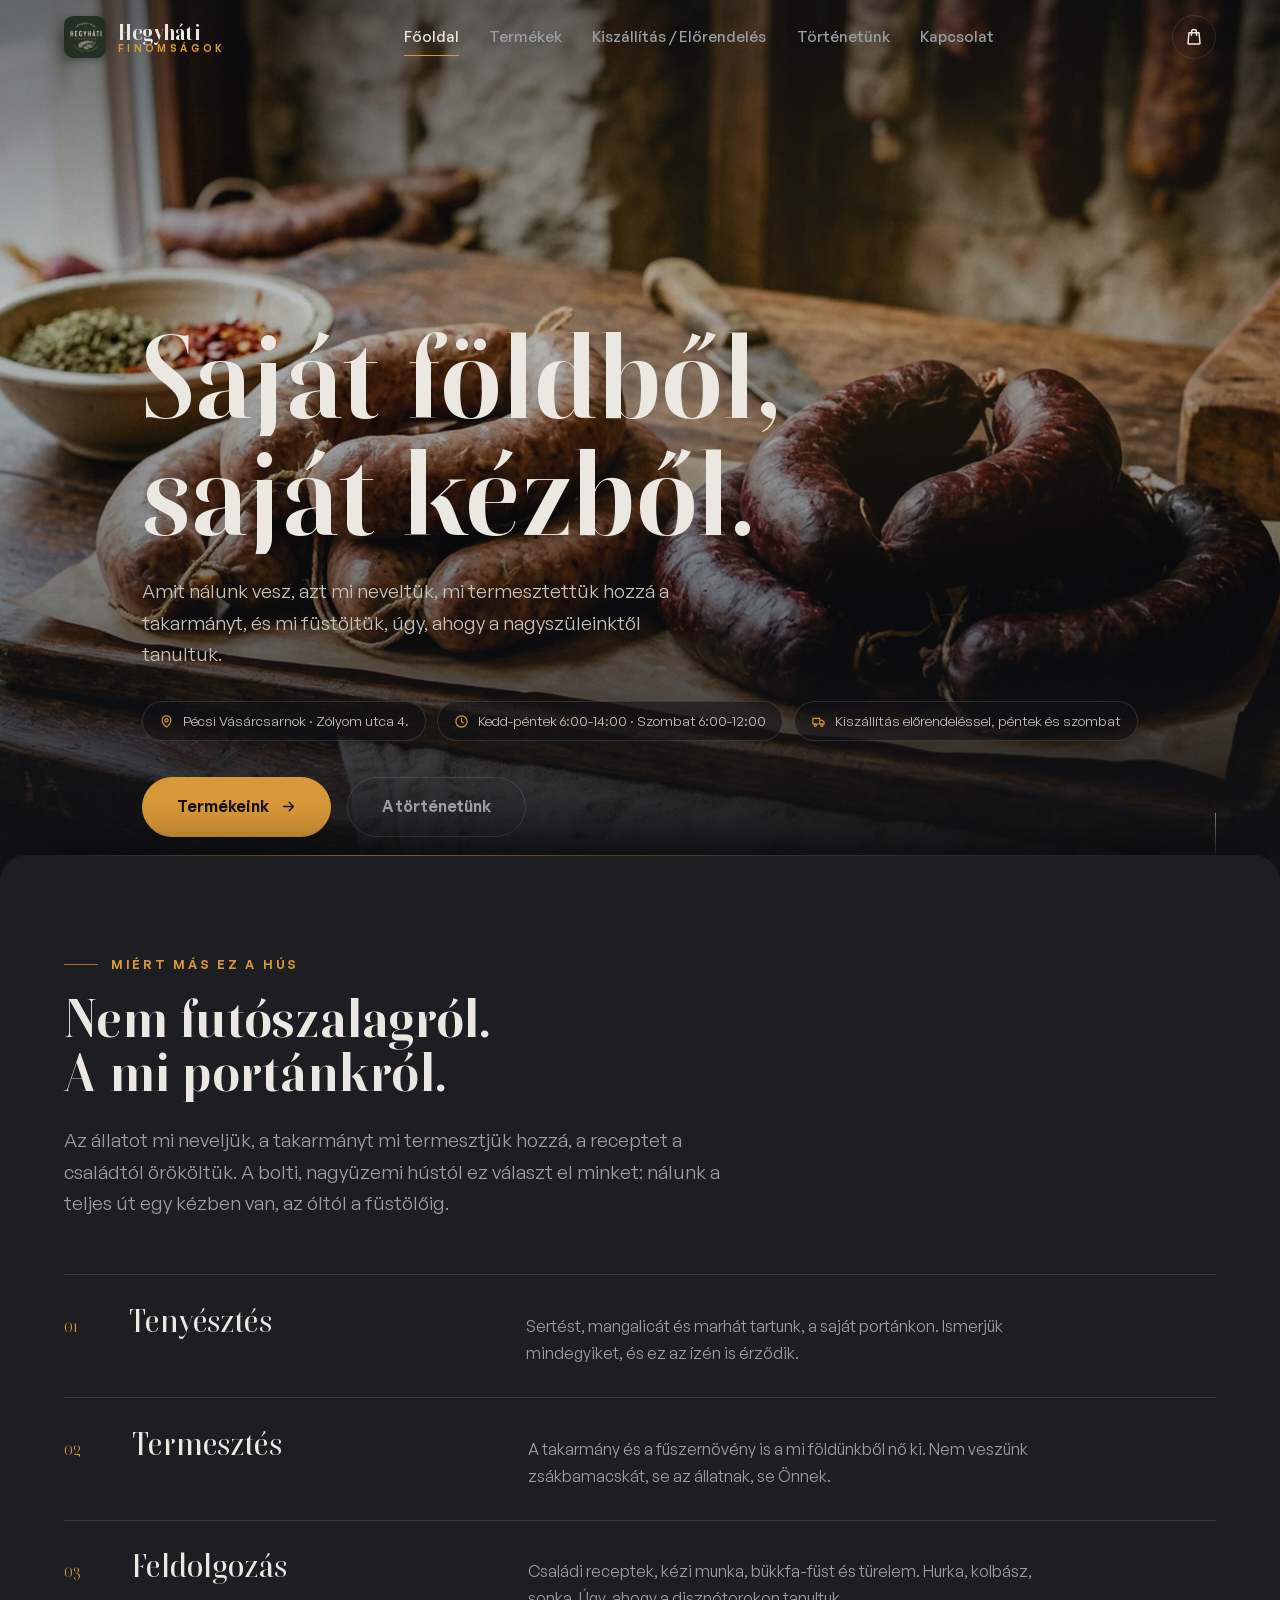
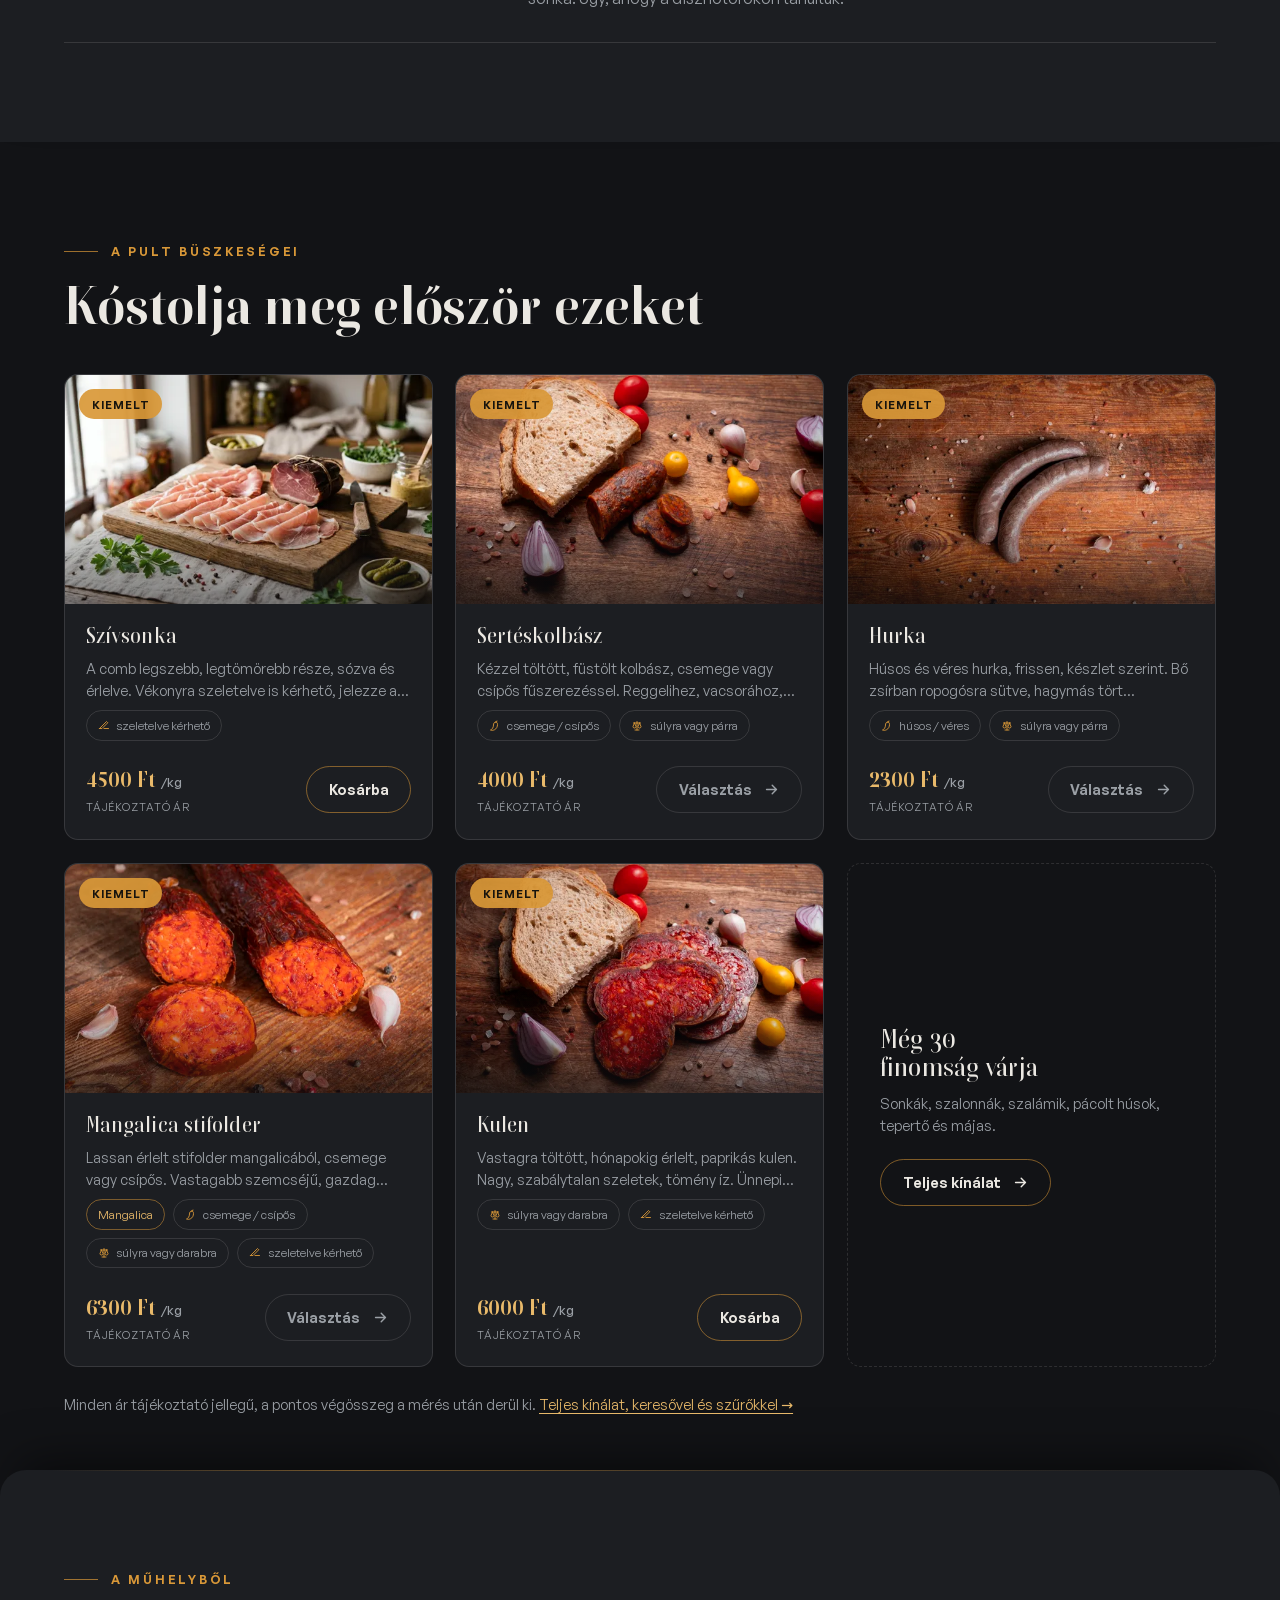
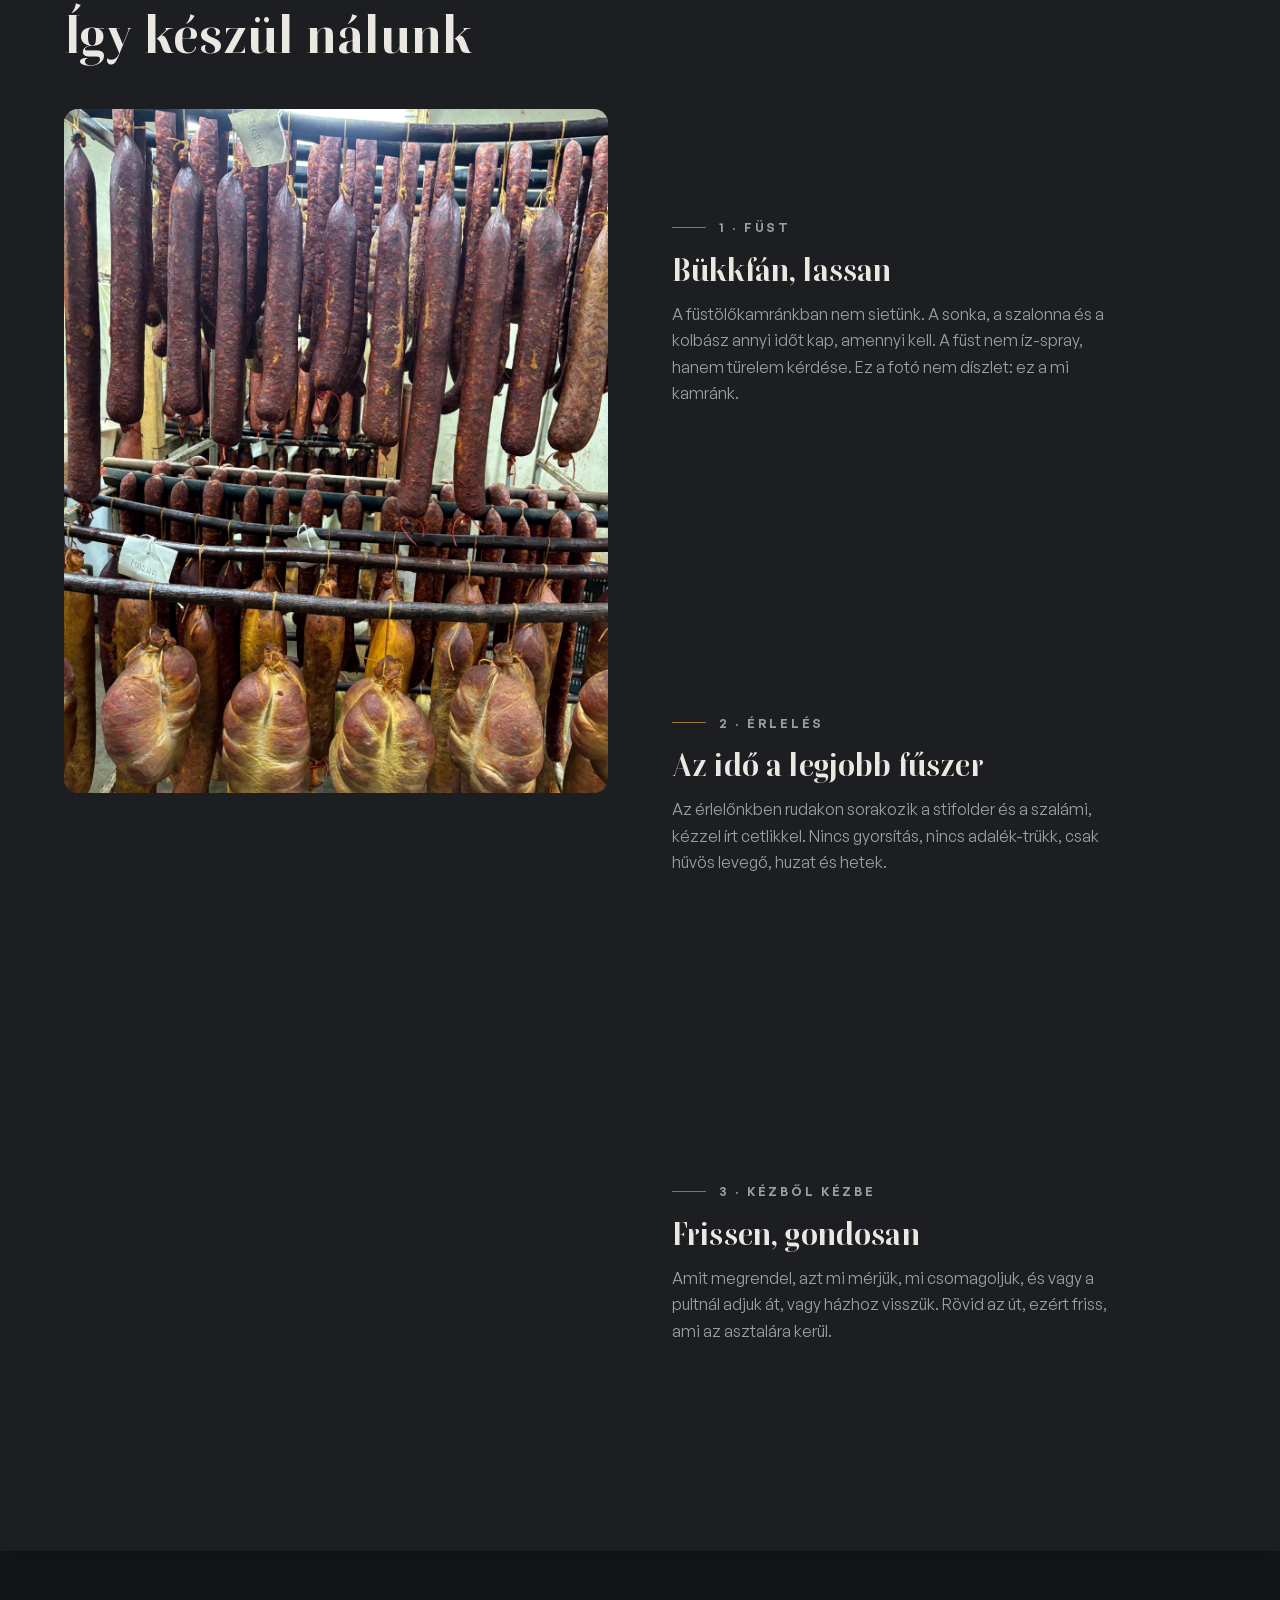
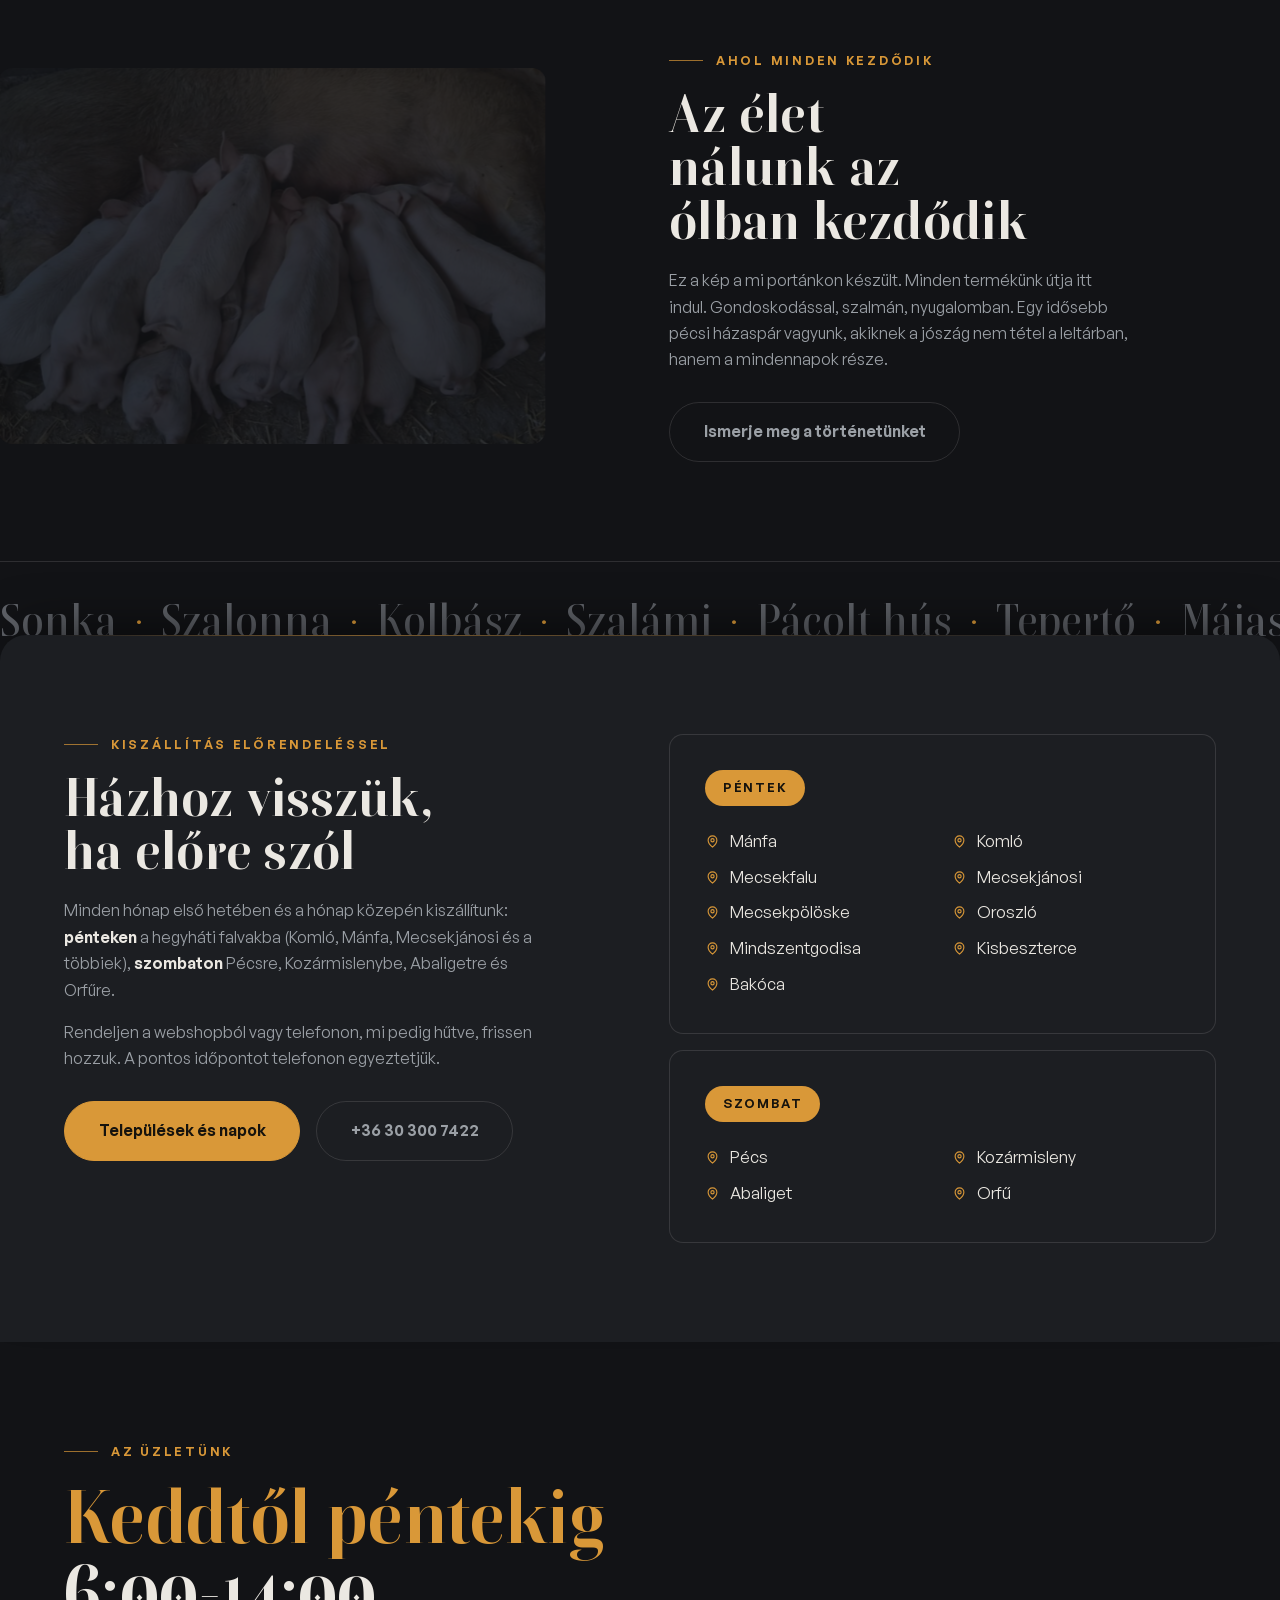
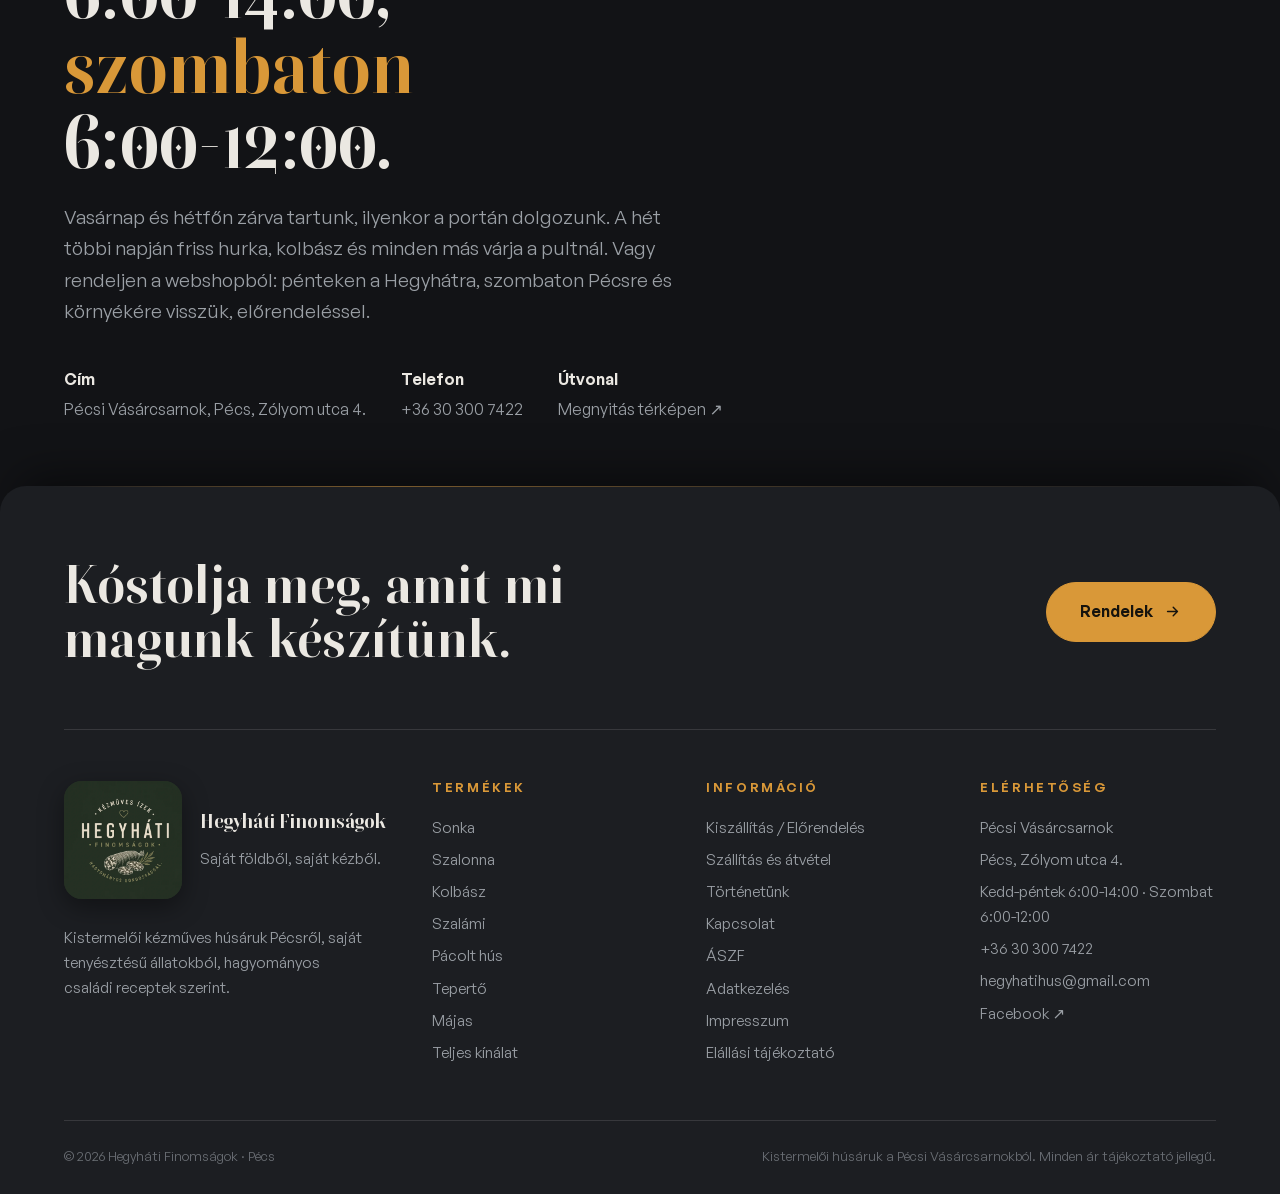
==== commit fe313b74: "Eredeti faszén + borostyán paletta vissza (új logóval), plakát-grafika lekerült az oldalról Co-Autho" ====
--- a/index.html
+++ b/index.html
@@ -195,9 +195,31 @@
           <a href="tel:+36303007422" class="btn btn--ghost num-tab" data-magnet>+36 30 300 7422</a>
         </div>
       </div>
-      <figure class="poster" data-reveal data-delay="1">
-        <img src="media/photos/kiszallitas-plakat.webp" alt="Kiszállítás előrendeléssel: péntek Mánfa, Komló, Mecsekfalu, Mecsekjánosi, Mecsekpölöske, Oroszló, Mindszentgodisa, Kisbeszterce, Bakóca; szombat Pécs, Kozármisleny, Abaliget, Orfű" loading="lazy" width="1000" height="1000">
-      </figure>
+      <div data-reveal data-delay="1" style="display:grid;gap:1rem">
+        <div class="route">
+          <span class="route__day">Péntek</span>
+          <ul>
+            <li><svg viewBox="0 0 24 24" fill="none" stroke-width="1.8" stroke-linecap="round"><path d="M12 21s-7-5.5-7-11a7 7 0 0 1 14 0c0 5.5-7 11-7 11Z"/><circle cx="12" cy="10" r="2.6"/></svg>Mánfa</li>
+            <li><svg viewBox="0 0 24 24" fill="none" stroke-width="1.8" stroke-linecap="round"><path d="M12 21s-7-5.5-7-11a7 7 0 0 1 14 0c0 5.5-7 11-7 11Z"/><circle cx="12" cy="10" r="2.6"/></svg>Komló</li>
+            <li><svg viewBox="0 0 24 24" fill="none" stroke-width="1.8" stroke-linecap="round"><path d="M12 21s-7-5.5-7-11a7 7 0 0 1 14 0c0 5.5-7 11-7 11Z"/><circle cx="12" cy="10" r="2.6"/></svg>Mecsekfalu</li>
+            <li><svg viewBox="0 0 24 24" fill="none" stroke-width="1.8" stroke-linecap="round"><path d="M12 21s-7-5.5-7-11a7 7 0 0 1 14 0c0 5.5-7 11-7 11Z"/><circle cx="12" cy="10" r="2.6"/></svg>Mecsekjánosi</li>
+            <li><svg viewBox="0 0 24 24" fill="none" stroke-width="1.8" stroke-linecap="round"><path d="M12 21s-7-5.5-7-11a7 7 0 0 1 14 0c0 5.5-7 11-7 11Z"/><circle cx="12" cy="10" r="2.6"/></svg>Mecsekpölöske</li>
+            <li><svg viewBox="0 0 24 24" fill="none" stroke-width="1.8" stroke-linecap="round"><path d="M12 21s-7-5.5-7-11a7 7 0 0 1 14 0c0 5.5-7 11-7 11Z"/><circle cx="12" cy="10" r="2.6"/></svg>Oroszló</li>
+            <li><svg viewBox="0 0 24 24" fill="none" stroke-width="1.8" stroke-linecap="round"><path d="M12 21s-7-5.5-7-11a7 7 0 0 1 14 0c0 5.5-7 11-7 11Z"/><circle cx="12" cy="10" r="2.6"/></svg>Mindszentgodisa</li>
+            <li><svg viewBox="0 0 24 24" fill="none" stroke-width="1.8" stroke-linecap="round"><path d="M12 21s-7-5.5-7-11a7 7 0 0 1 14 0c0 5.5-7 11-7 11Z"/><circle cx="12" cy="10" r="2.6"/></svg>Kisbeszterce</li>
+            <li><svg viewBox="0 0 24 24" fill="none" stroke-width="1.8" stroke-linecap="round"><path d="M12 21s-7-5.5-7-11a7 7 0 0 1 14 0c0 5.5-7 11-7 11Z"/><circle cx="12" cy="10" r="2.6"/></svg>Bakóca</li>
+          </ul>
+        </div>
+        <div class="route">
+          <span class="route__day">Szombat</span>
+          <ul>
+            <li><svg viewBox="0 0 24 24" fill="none" stroke-width="1.8" stroke-linecap="round"><path d="M12 21s-7-5.5-7-11a7 7 0 0 1 14 0c0 5.5-7 11-7 11Z"/><circle cx="12" cy="10" r="2.6"/></svg>Pécs</li>
+            <li><svg viewBox="0 0 24 24" fill="none" stroke-width="1.8" stroke-linecap="round"><path d="M12 21s-7-5.5-7-11a7 7 0 0 1 14 0c0 5.5-7 11-7 11Z"/><circle cx="12" cy="10" r="2.6"/></svg>Kozármisleny</li>
+            <li><svg viewBox="0 0 24 24" fill="none" stroke-width="1.8" stroke-linecap="round"><path d="M12 21s-7-5.5-7-11a7 7 0 0 1 14 0c0 5.5-7 11-7 11Z"/><circle cx="12" cy="10" r="2.6"/></svg>Abaliget</li>
+            <li><svg viewBox="0 0 24 24" fill="none" stroke-width="1.8" stroke-linecap="round"><path d="M12 21s-7-5.5-7-11a7 7 0 0 1 14 0c0 5.5-7 11-7 11Z"/><circle cx="12" cy="10" r="2.6"/></svg>Orfű</li>
+          </ul>
+        </div>
+      </div>
     </div>
   </div>
 </section>
--- a/css/style.css
+++ b/css/style.css
@@ -1,21 +1,21 @@
 /* ==========================================================================
-   HEGYHÁTI FINOMSÁGOK, „Füstház" design-rendszer, 2026-09: a logó palettájára hangolva
-   Art direction: mélyzöld-faszén alap + krém + olíva (a logó és a kiszállítás-plakát színei).
+   HEGYHÁTI FINOMSÁGOK, „Füstház" design-rendszer, WEBOLDAL 2: az EREDETI faszén + borostyán paletta,
+   az ÚJ logóval (David 2026-09-08 kérése, összehasonlításhoz a zöld-olíva verzió mellett).
    Robusztus gerinc: a kritikus vizuál CSS/IO-alapú, gsap csak extra.
    ========================================================================== */
 
 /* ============ TOKENEK (Füstház) ============ */
 :root{
-  --base:#131711;            /* mélyzöld-faszén alap (a plakát feketéje, zöld leheletnyivel) */
-  --surface:#1B211A;         /* emelt felület */
-  --surface-2:#242F23;       /* kártya-hover, mélyebb felület = a logó zöldje */
-  --ink:#E9DFCC;             /* krém szöveg (a logó betűszíne) */
-  --muted:#A6A898;           /* halvány szöveg (kontraszt-emelt) */
-  --accent:#8E9A4F;          /* olíva (a logó „Finomságok” + a plakát címkéi) */
-  --accent-soft:#C1C97C;     /* világosabb olíva (szöveghez sötéten) */
-  --paper:#E7DBC9;           /* krém „hentespapír”, pecsét, világos chip, fő CTA */
-  --paper-ink:#1B221A;       /* sötét szöveg a paper felületen */
-  --line:rgba(233,223,204,.13);
+  --base:#121316;            /* faszén alap */
+  --surface:#1C1E22;         /* emelt felület */
+  --surface-2:#24262B;       /* kártya-hover, mélyebb felület */
+  --ink:#EBE8E2;             /* törtfehér szöveg */
+  --muted:#9BA0A6;           /* halvány szöveg (kontraszt-emelt) */
+  --accent:#D99838;          /* borostyán */
+  --accent-soft:#E8B96A;     /* világosabb borostyán (szöveghez sötéten) */
+  --paper:#EFE7DA;           /* krém „hentespapír”, világos chip */
+  --paper-ink:#211D18;       /* sötét szöveg a paper felületen */
+  --line:rgba(235,232,226,.13);
   --font-display:'Boska',Georgia,serif;
   --font-body:'General Sans',system-ui,sans-serif;
   --step--1:.875rem;
@@ -46,7 +46,7 @@
 img{display:block;max-width:100%}
 button{font:inherit;color:inherit;background:none;border:0;cursor:pointer}
 input,select,textarea{font:inherit;color:inherit}
-::selection{background:var(--accent);color:#131711}
+::selection{background:var(--accent);color:#121316}
 .wrap{max-width:var(--maxw);margin:0 auto;padding-inline:var(--pad)}
 section{position:relative;padding-block:clamp(4rem,11vh,9rem)}
 .eyebrow{display:flex;align-items:center;gap:.8rem;font-size:.78rem;font-weight:600;letter-spacing:.22em;text-transform:uppercase;color:var(--accent)}
@@ -59,16 +59,16 @@
 .amb{position:fixed;inset:0;z-index:-1;pointer-events:none;background:var(--base)}
 .amb::before{content:'';position:absolute;inset:0;
   background:
-    radial-gradient(58% 44% at 82% -6%, rgba(142,154,79,.13), transparent 62%),
-    radial-gradient(46% 40% at -8% 22%, rgba(120,96,52,.10), transparent 60%),
-    radial-gradient(52% 46% at 108% 88%, rgba(70,84,44,.12), transparent 62%);}
+    radial-gradient(58% 44% at 82% -6%, rgba(217,152,56,.13), transparent 62%),
+    radial-gradient(46% 40% at -8% 22%, rgba(140,90,40,.10), transparent 60%),
+    radial-gradient(52% 46% at 108% 88%, rgba(90,54,24,.10), transparent 62%);}
 .amb::after{content:'';position:absolute;inset:0;background:url('../media/grain.png') repeat;background-size:220px;opacity:.05;mix-blend-mode:overlay}
 .amb__vig{position:absolute;inset:0;box-shadow:inset 0 0 22vmax rgba(0,0,0,.38)}
 
 /* ============ NAV ============ */
 .nav{position:fixed;top:0;left:0;width:100%;z-index:220;display:flex;justify-content:space-between;align-items:center;gap:1rem;
   padding:.95rem var(--pad);transition:transform .45s var(--ease),background .3s ease,box-shadow .3s ease}
-.nav--scrolled{background:rgba(19,23,17,.96);box-shadow:0 1px 0 var(--line)}
+.nav--scrolled{background:rgba(18,19,22,.96);box-shadow:0 1px 0 var(--line)}
 .nav--hidden{transform:translateY(-130%)}
 .nav__brand{display:flex;align-items:center;gap:.75rem;line-height:1.04}
 .nav__logo{width:42px;height:42px;border-radius:9px;object-fit:cover;flex:0 0 auto;box-shadow:0 2px 10px rgba(0,0,0,.35)}
@@ -82,9 +82,9 @@
 .nav__link:hover::after,.nav__link[aria-current="page"]::after{transform:scaleX(1)}
 .nav__cta{display:flex;align-items:center;gap:.9rem}
 .cart-btn{position:relative;display:grid;place-items:center;width:44px;height:44px;border:1px solid var(--line);border-radius:50%;transition:border-color .3s,background .3s}
-.cart-btn:hover{border-color:var(--accent);background:rgba(142,154,79,.08)}
+.cart-btn:hover{border-color:var(--accent);background:rgba(217,152,56,.08)}
 .cart-btn svg{width:20px;height:20px;stroke:var(--ink)}
-.cart-btn__badge{position:absolute;top:-4px;right:-4px;min-width:19px;height:19px;padding:0 5px;display:grid;place-items:center;background:var(--accent);color:#1B221A;font-size:.68rem;font-weight:600;border-radius:100px;opacity:0;transform:scale(.5);transition:opacity .25s,transform .35s var(--ease)}
+.cart-btn__badge{position:absolute;top:-4px;right:-4px;min-width:19px;height:19px;padding:0 5px;display:grid;place-items:center;background:var(--accent);color:#16130D;font-size:.68rem;font-weight:600;border-radius:100px;opacity:0;transform:scale(.5);transition:opacity .25s,transform .35s var(--ease)}
 .cart-btn__badge.on{opacity:1;transform:scale(1)}
 .cart-btn__badge.bump{animation:bump .45s var(--ease)}
 @keyframes bump{40%{transform:scale(1.35)}}
@@ -101,7 +101,7 @@
   .burger{display:grid}
 }
 /* Mobil menü-overlay */
-.mnav{position:fixed;inset:0;z-index:210;background:rgba(19,23,17,.97);display:flex;flex-direction:column;justify-content:center;padding:0 var(--pad);
+.mnav{position:fixed;inset:0;z-index:210;background:rgba(18,19,22,.97);display:flex;flex-direction:column;justify-content:center;padding:0 var(--pad);
   opacity:0;visibility:hidden;transition:opacity .4s ease,visibility 0s .4s}
 .menu-open .mnav{opacity:1;visibility:visible;transition:opacity .4s ease}
 .mnav a{font-family:var(--font-display);font-size:clamp(2rem,9vw,3.2rem);font-weight:700;padding:.45rem 0;color:var(--ink);opacity:.92}
@@ -116,8 +116,8 @@
 @keyframes kenburns{from{transform:scale(1.02) translate(0,0)}to{transform:scale(1.12) translate(-1.6%,1.2%)}}
 .hero__media::before{content:'';position:absolute;inset:0;z-index:1;
   background:
-    radial-gradient(70% 58% at 70% 30%, rgba(142,154,79,.14), transparent 64%),
-    linear-gradient(180deg, rgba(19,23,17,.62) 0%, rgba(19,23,17,.28) 34%, rgba(19,23,17,.55) 68%, var(--base) 97%);}
+    radial-gradient(70% 58% at 70% 30%, rgba(217,152,56,.14), transparent 64%),
+    linear-gradient(180deg, rgba(18,19,22,.62) 0%, rgba(18,19,22,.28) 34%, rgba(18,19,22,.55) 68%, var(--base) 97%);}
 .hero__media::after{content:'';position:absolute;inset:0;z-index:2;background:url('../media/grain.png') repeat;background-size:200px;opacity:.07;mix-blend-mode:overlay}
 .hero__title{font-size:var(--step-5);max-width:12ch}
 .hero__title .line{display:block;overflow:hidden}
@@ -125,9 +125,9 @@
 .js .hero__title .line>span{transform:translateY(112%)}
 .js .hero.is-in .line>span{transform:translateY(0);transition:transform 1.05s var(--ease)}
 .js .hero.is-in .line:nth-child(2)>span{transition-delay:.12s}
-.hero__sub{margin-top:1.4rem;max-width:52ch;color:#CFC8B8;font-size:var(--step-1)}
+.hero__sub{margin-top:1.4rem;max-width:52ch;color:#C9C4BB;font-size:var(--step-1)}
 .hero__badges{display:flex;flex-wrap:wrap;gap:.7rem;margin-top:1.9rem}
-.badge{display:inline-flex;align-items:center;gap:.55rem;padding:.5rem 1rem;border:1px solid var(--line);border-radius:100px;font-size:.85rem;color:#CFC8B8;background:rgba(19,23,17,.62)}
+.badge{display:inline-flex;align-items:center;gap:.55rem;padding:.5rem 1rem;border:1px solid var(--line);border-radius:100px;font-size:.85rem;color:#C9C4BB;background:rgba(18,19,22,.62)}
 .badge svg{width:15px;height:15px;stroke:var(--accent)}
 .hero__cta{display:flex;flex-wrap:wrap;gap:1rem;margin-top:2.2rem}
 .js .hero__sub,.js .hero__badges,.js .hero__cta{opacity:0;transform:translateY(26px)}
@@ -137,16 +137,16 @@
 @keyframes drop{to{top:110%}}
 
 /* ============ GOMBOK ============ */
-.btn{display:inline-flex;align-items:center;gap:.7rem;position:relative;overflow:hidden;padding:1.02rem 2.1rem;border:1px solid rgba(142,154,79,.55);border-radius:100px;z-index:0;font-weight:600;font-size:.98rem;color:var(--ink);transition:color .35s,border-color .35s}
+.btn{display:inline-flex;align-items:center;gap:.7rem;position:relative;overflow:hidden;padding:1.02rem 2.1rem;border:1px solid rgba(217,152,56,.55);border-radius:100px;z-index:0;font-weight:600;font-size:.98rem;color:var(--ink);transition:color .35s,border-color .35s}
 .btn::before{content:'';position:absolute;inset:0;background:var(--accent);transform:translateY(102%);transition:transform .45s cubic-bezier(.7,0,.2,1);z-index:-1}
-.btn:hover{color:#1B221A;border-color:var(--accent)}
+.btn:hover{color:#16130D;border-color:var(--accent)}
 .btn:hover::before{transform:translateY(0)}
 .btn svg{width:17px;height:17px}
-.btn--solid{background:var(--paper);border-color:var(--paper);color:var(--paper-ink)}
-.btn--solid::before{background:var(--accent)}
-.btn--solid:hover{color:#131711;border-color:var(--accent)}
+.btn--solid{background:var(--accent);border-color:var(--accent);color:#16130D}
+.btn--solid::before{background:var(--ink)}
+.btn--solid:hover{color:#121316}
 .btn--ghost{border-color:var(--line);color:var(--muted)}
-.btn--ghost:hover{color:#1B221A}
+.btn--ghost:hover{color:#16130D}
 .btn--sm{padding:.68rem 1.35rem;font-size:.88rem}
 .btn[disabled],.btn.is-disabled{opacity:.45;pointer-events:none}
 
@@ -161,7 +161,7 @@
 .lip{position:relative;z-index:2;background:var(--surface);border-radius:var(--r-lip) var(--r-lip) 0 0;margin-top:-5vh;
   box-shadow:0 -28px 48px -22px rgba(0,0,0,.55)}
 .lip::before{content:'';position:absolute;top:0;left:0;right:0;height:1px;border-radius:inherit;
-  background:linear-gradient(90deg, transparent 4%, rgba(142,154,79,.5) 28%, rgba(142,154,79,.14) 62%, transparent 96%)}
+  background:linear-gradient(90deg, transparent 4%, rgba(217,152,56,.5) 28%, rgba(217,152,56,.14) 62%, transparent 96%)}
 /* kép-alfa-feketére elválasztó: a kép alja a base-be olvad */
 .img-fade{-webkit-mask-image:linear-gradient(180deg,#000 72%,transparent 100%);mask-image:linear-gradient(180deg,#000 72%,transparent 100%)}
 
@@ -185,7 +185,7 @@
 /* ============ MARQUEE ============ */
 .marquee{overflow:hidden;border-block:1px solid var(--line);padding-block:1.35rem}
 .marquee__inner{display:flex;gap:3rem;white-space:nowrap;width:max-content;animation:mq 30s linear infinite}
-.marquee__inner span{font-family:var(--font-display);font-weight:500;font-size:clamp(1.6rem,4.4vw,2.8rem);color:#5F6458}
+.marquee__inner span{font-family:var(--font-display);font-weight:500;font-size:clamp(1.6rem,4.4vw,2.8rem);color:#5E6167}
 .marquee__inner span em{font-style:normal;color:var(--accent);padding:0 .5rem}
 @keyframes mq{to{transform:translateX(-50%)}}
 
@@ -227,14 +227,14 @@
 .footer{position:relative;z-index:2;background:var(--surface);border-radius:var(--r-lip) var(--r-lip) 0 0;margin-top:-4vh;
   box-shadow:0 -28px 48px -22px rgba(0,0,0,.55);padding-top:clamp(3.4rem,8vh,6rem)}
 .footer::before{content:'';position:absolute;top:0;left:0;right:0;height:1px;
-  background:linear-gradient(90deg, transparent 4%, rgba(142,154,79,.5) 30%, rgba(142,154,79,.14) 64%, transparent 96%)}
+  background:linear-gradient(90deg, transparent 4%, rgba(217,152,56,.5) 30%, rgba(217,152,56,.14) 64%, transparent 96%)}
 .footer__cta{padding-bottom:clamp(3rem,7vh,5rem);border-bottom:1px solid var(--line)}
 .footer__cta h2{font-size:var(--step-3);max-width:18ch}
 .footer__grid{display:grid;grid-template-columns:1.4fr 1fr 1fr 1fr;gap:2.4rem;padding-block:3.2rem}
 .footer__grid h4{font-family:var(--font-body);font-size:.8rem;font-weight:600;letter-spacing:.2em;text-transform:uppercase;color:var(--accent);margin-bottom:1.1rem}
 .footer__grid a,.footer__grid p{display:block;color:var(--muted);font-size:.95rem;padding:.22rem 0}
 .footer__grid a:hover{color:var(--ink)}
-.footer__bottom{display:flex;flex-wrap:wrap;justify-content:space-between;gap:1rem;padding-block:1.6rem;border-top:1px solid var(--line);color:#6E7267;font-size:.83rem}
+.footer__bottom{display:flex;flex-wrap:wrap;justify-content:space-between;gap:1rem;padding-block:1.6rem;border-top:1px solid var(--line);color:#6A6E74;font-size:.83rem}
 .footer__brandline{display:flex;align-items:center;gap:1.1rem}
 @media(max-width:900px){.footer__grid{grid-template-columns:1fr 1fr}}
 @media(max-width:520px){.footer__grid{grid-template-columns:1fr}}
@@ -245,11 +245,11 @@
 .phero__media{position:absolute;inset:0;z-index:-1;overflow:hidden}
 .phero__media img{width:100%;height:100%;object-fit:cover}
 .phero__media::before{content:'';position:absolute;inset:0;z-index:1;
-  background:linear-gradient(180deg, rgba(19,23,17,.66) 0%, rgba(19,23,17,.30) 40%, rgba(19,23,17,.62) 74%, var(--base) 98%)}
+  background:linear-gradient(180deg, rgba(18,19,22,.66) 0%, rgba(18,19,22,.30) 40%, rgba(18,19,22,.62) 74%, var(--base) 98%)}
 .phero__media::after{content:'';position:absolute;inset:0;z-index:2;background:url('../media/grain.png') repeat;background-size:200px;opacity:.06;mix-blend-mode:overlay}
 .phero h1{font-size:var(--step-4);max-width:14ch}
 .phero .eyebrow{margin-bottom:1.1rem}
-.phero .lead{margin-top:1.2rem;color:#CFC8B8}
+.phero .lead{margin-top:1.2rem;color:#C9C4BB}
 
 /* ============ IDŐVONAL ============ */
 .tline{display:grid;grid-template-columns:1fr 1fr;gap:clamp(2rem,6vw,5rem);margin-top:3rem}
@@ -260,7 +260,8 @@
 @media(max-width:640px){.tline{grid-template-columns:1fr}}
 
 /* ============ BEFORE/AFTER slider (natív, gsap-mentes) ============ */
-.ba{position:relative;border-radius:var(--r-card);overflow:hidden;aspect-ratio:16/10;background:var(--surface);user-select:none;touch-action:none}
+/* előtte/utána: max 1100px, középre, egyenlő tér két oldalt (David 2026-09-08) */
+.ba{position:relative;width:100%;max-width:1100px;margin-inline:auto;border-radius:var(--r-card);overflow:hidden;aspect-ratio:16/10;background:var(--surface);user-select:none;touch-action:none}
 .ba img{position:absolute;inset:0;width:100%;height:100%;object-fit:cover;pointer-events:none}
 .ba__after{clip-path:inset(0 0 0 var(--ba-x,50%))}
 .ba__handle{position:absolute;top:0;bottom:0;left:var(--ba-x,50%);width:2px;background:var(--accent);pointer-events:none;z-index:3}
@@ -269,7 +270,7 @@
   background-image:url("data:image/svg+xml,%3Csvg xmlns='http://www.w3.org/2000/svg' viewBox='0 0 24 24' fill='none' stroke='%2316130D' stroke-width='2.4'%3E%3Cpath d='M8 7l-5 5 5 5M16 7l5 5-5 5'/%3E%3C/svg%3E");
   background-size:22px;background-position:center;background-repeat:no-repeat}
 .ba__range{position:absolute;inset:0;width:100%;height:100%;opacity:0;cursor:ew-resize;z-index:4;-webkit-appearance:none;appearance:none}
-.ba__tag{position:absolute;bottom:1rem;z-index:3;padding:.4rem .95rem;border-radius:100px;font-size:.8rem;font-weight:600;letter-spacing:.06em;background:rgba(19,23,17,.82)}
+.ba__tag{position:absolute;bottom:1rem;z-index:3;padding:.4rem .95rem;border-radius:100px;font-size:.8rem;font-weight:600;letter-spacing:.06em;background:rgba(18,19,22,.82)}
 .ba__tag--l{left:1rem}
 .ba__tag--r{right:1rem;color:var(--accent-soft)}
 
@@ -291,9 +292,9 @@
 .legal p,.legal li{color:var(--muted);margin-bottom:.85rem}
 .legal ul,.legal ol{padding-left:1.3rem;margin-bottom:1rem}
 .legal strong{color:var(--ink)}
-.legal .lead-date{color:#6E7267;font-size:.88rem;margin-bottom:2.4rem}
+.legal .lead-date{color:#6A6E74;font-size:.88rem;margin-bottom:2.4rem}
 .minta-badge{display:inline-flex;align-items:center;gap:.5rem;margin:1rem 0 2rem;padding:.55rem 1.05rem;border-radius:8px;
-  background:rgba(142,154,79,.14);border:1px solid rgba(142,154,79,.4);color:var(--accent-soft);font-size:.86rem;font-weight:500}
+  background:rgba(217,152,56,.14);border:1px solid rgba(217,152,56,.4);color:var(--accent-soft);font-size:.86rem;font-weight:500}
 .legal-note{background:var(--surface);border:1px solid var(--line);border-left:3px solid var(--accent);border-radius:10px;padding:1.2rem 1.4rem;margin:1.4rem 0}
 .legal-note p{margin:0;color:var(--ink)}
 
@@ -314,13 +315,13 @@
 .routes{display:grid;grid-template-columns:1fr 1fr;gap:1.4rem;margin-top:2.6rem}
 @media(max-width:700px){.routes{grid-template-columns:1fr}}
 .route{background:var(--surface);border:1px solid var(--line);border-radius:var(--r-card);padding:clamp(1.4rem,3vw,2.2rem)}
-.route__day{display:inline-flex;align-items:center;gap:.6rem;padding:.45rem 1.1rem;border-radius:100px;background:var(--accent);color:#1B221A;font-weight:600;letter-spacing:.14em;text-transform:uppercase;font-size:.8rem}
+.route__day{display:inline-flex;align-items:center;gap:.6rem;padding:.45rem 1.1rem;border-radius:100px;background:var(--accent);color:#16130D;font-weight:600;letter-spacing:.14em;text-transform:uppercase;font-size:.8rem}
 .route ul{list-style:none;margin-top:1.4rem;display:grid;grid-template-columns:1fr 1fr;gap:.55rem 1.2rem}
 @media(max-width:420px){.route ul{grid-template-columns:1fr}}
 .route li{display:flex;align-items:center;gap:.6rem;font-size:1.02rem;color:var(--ink)}
 .route li svg{width:15px;height:15px;stroke:var(--accent);flex:0 0 auto}
 .route__fee{margin-top:1.3rem;padding-top:1rem;border-top:1px solid var(--line);color:var(--muted);font-size:.9rem}
-.cadence{display:flex;align-items:center;gap:1rem;margin-top:2rem;padding:1.3rem 1.6rem;border:1px solid rgba(142,154,79,.45);border-radius:14px;background:rgba(142,154,79,.08);font-family:var(--font-display);font-size:var(--step-1);color:var(--ink)}
+.cadence{display:flex;align-items:center;gap:1rem;margin-top:2rem;padding:1.3rem 1.6rem;border:1px solid rgba(217,152,56,.45);border-radius:14px;background:rgba(217,152,56,.08);font-family:var(--font-display);font-size:var(--step-1);color:var(--ink)}
 .cadence svg{width:26px;height:26px;stroke:var(--accent);flex:0 0 auto}
 .phone-cta{display:flex;flex-wrap:wrap;align-items:center;gap:1.4rem 2.4rem;margin-top:2.6rem;padding:clamp(1.4rem,3vw,2.2rem);border-radius:var(--r-card);background:var(--surface);border:1px solid var(--line)}
 .phone-cta__num{font-family:var(--font-display);font-size:var(--step-3);font-weight:700;color:var(--ink);line-height:1;transition:color .25s}
--- a/css/shop.css
+++ b/css/shop.css
@@ -10,7 +10,7 @@
 .price-note strong{color:var(--ink);font-weight:600}
 
 /* ============ KATEGÓRIA-TABSOR (K9) ============ */
-.tabs-wrap{position:sticky;top:0;z-index:120;background:rgba(19,23,17,.96);
+.tabs-wrap{position:sticky;top:0;z-index:120;background:rgba(18,19,22,.96);
   border-bottom:1px solid var(--line);margin-top:2rem;transition:top .45s var(--ease)}
 /* ha a fejléc látszik, a tabsor alá csúszik, így mindkettő kattintható */
 body.nav-shown .tabs-wrap{top:var(--navh,66px)}
@@ -24,10 +24,10 @@
 /* ============ KATEGÓRIA-SZALAG (duotone hangulatkép a szekció élén) ============ */
 .cat-head{position:relative;border-radius:var(--r-card);overflow:hidden;margin-bottom:2.2rem;min-height:190px;display:flex;align-items:flex-end}
 .cat-head img{position:absolute;inset:0;width:100%;height:100%;object-fit:cover;opacity:.5}
-.cat-head::before{content:'';position:absolute;inset:0;background:linear-gradient(90deg, rgba(19,23,17,.88) 8%, rgba(19,23,17,.4) 55%, rgba(19,23,17,.72) 100%);z-index:1}
+.cat-head::before{content:'';position:absolute;inset:0;background:linear-gradient(90deg, rgba(18,19,22,.88) 8%, rgba(18,19,22,.4) 55%, rgba(18,19,22,.72) 100%);z-index:1}
 .cat-head__body{position:relative;z-index:2;padding:1.7rem 1.9rem;display:flex;flex-wrap:wrap;align-items:baseline;gap:.6rem 1.4rem}
 .cat-head h2{font-size:var(--step-3)}
-.cat-head p{color:#CFC8B8;font-size:.95rem}
+.cat-head p{color:#C9C4BB;font-size:.95rem}
 .cat-head__count{margin-left:auto;font-size:.82rem;color:var(--accent-soft);letter-spacing:.12em;text-transform:uppercase}
 
 /* ============ TERMÉK-GRID + KÁRTYA (K10/K11 tiszta CSS) ============ */
@@ -37,13 +37,13 @@
 .pgrid:hover .pcard:not(:hover){opacity:.62;filter:saturate(.85)}   /* K11: a többi tompul */
 .pcard{position:relative;display:flex;flex-direction:column;background:var(--surface);border:1px solid var(--line);border-radius:var(--r-card);
   overflow:hidden;transition:opacity .4s ease,filter .4s ease,transform .4s var(--ease),border-color .35s}
-.pcard:hover{transform:translateY(-4px);border-color:rgba(142,154,79,.4)}
+.pcard:hover{transform:translateY(-4px);border-color:rgba(217,152,56,.4)}
 .pcard__media{position:relative;aspect-ratio:16/10;overflow:hidden;background:var(--surface-2)}
 .pcard__media img{width:100%;height:100%;object-fit:cover;transition:transform .7s var(--ease)}
 .pcard:hover .pcard__media img{transform:scale(1.06)}
-.pcard__media::after{content:'';position:absolute;inset:0;background:linear-gradient(180deg, transparent 55%, rgba(19,23,17,.5) 100%)}
-.pcard__flag{position:absolute;top:.9rem;left:.9rem;z-index:2;padding:.32rem .8rem;border-radius:100px;background:rgba(142,154,79,.92);
-  color:#1B221A;font-size:.72rem;font-weight:600;letter-spacing:.08em;text-transform:uppercase}
+.pcard__media::after{content:'';position:absolute;inset:0;background:linear-gradient(180deg, transparent 55%, rgba(18,19,22,.5) 100%)}
+.pcard__flag{position:absolute;top:.9rem;left:.9rem;z-index:2;padding:.32rem .8rem;border-radius:100px;background:rgba(217,152,56,.92);
+  color:#16130D;font-size:.72rem;font-weight:600;letter-spacing:.08em;text-transform:uppercase}
 .pcard__body{display:flex;flex-direction:column;gap:.55rem;padding:1.25rem 1.3rem 1.35rem;flex:1}
 .pcard__name{font-family:var(--font-display);font-weight:500;font-size:1.32rem;line-height:1.12}
 .pcard__desc{color:var(--muted);font-size:.9rem;line-height:1.55;display:-webkit-box;-webkit-line-clamp:2;-webkit-box-orient:vertical;overflow:hidden}
@@ -76,7 +76,7 @@
 .radio-pill input{position:absolute;inset:0;opacity:0;cursor:pointer}
 .radio-pill span{display:inline-flex;align-items:center;padding:.62rem 1.3rem;border:1px solid var(--line);border-radius:100px;font-size:.92rem;color:var(--muted);transition:all .25s}
 .radio-pill span::before{content:'';width:0;height:7px;border-radius:50%;background:var(--accent);margin-right:0;transition:width .25s var(--ease),margin-right .25s var(--ease)}
-.radio-pill input:checked+span{border-color:var(--accent);color:var(--accent-soft);background:rgba(142,154,79,.1)}
+.radio-pill input:checked+span{border-color:var(--accent);color:var(--accent-soft);background:rgba(217,152,56,.1)}
 .radio-pill input:checked+span::before{width:7px;margin-right:.55rem}
 .radio-pill input:focus-visible+span{outline:2px solid var(--accent);outline-offset:2px}
 .check-line{display:flex;align-items:center;gap:.7rem;cursor:pointer;color:var(--muted);font-size:.95rem}
@@ -93,7 +93,7 @@
 /* ============ SÚLY-STEPPER ============ */
 .stepper{display:inline-flex;align-items:center;border:1px solid var(--line);border-radius:100px;overflow:hidden;background:var(--surface)}
 .stepper button{width:46px;height:46px;display:grid;place-items:center;color:var(--ink);font-size:1.25rem;transition:background .2s;user-select:none}
-.stepper button:hover{background:rgba(142,154,79,.12)}
+.stepper button:hover{background:rgba(217,152,56,.12)}
 .stepper button:disabled{opacity:.3;pointer-events:none}
 .stepper input{width:74px;text-align:center;background:none;border:0;font-weight:600;font-size:1rem;color:var(--ink);-moz-appearance:textfield}
 .stepper input::-webkit-outer-spin-button,.stepper input::-webkit-inner-spin-button{-webkit-appearance:none;margin:0}
@@ -104,7 +104,7 @@
 /* ============ MOBIL STICKY VÁSÁRLÓ-SÁV (K17) ============ */
 .buybar{position:fixed;left:0;right:0;bottom:0;z-index:150;display:none;align-items:center;justify-content:space-between;gap:1rem;
   padding:.85rem var(--pad);padding-bottom:calc(.85rem + env(safe-area-inset-bottom));
-  background:rgba(19,23,17,.97);border-top:1px solid var(--line);
+  background:rgba(18,19,22,.97);border-top:1px solid var(--line);
   transform:translateY(110%);visibility:hidden;transition:transform .4s var(--ease),visibility 0s .4s}
 .buybar.on{transform:none;visibility:visible;transition:transform .4s var(--ease)}
 .buybar__price{font-family:var(--font-display);font-weight:700;font-size:1.2rem;color:var(--accent-soft)}
@@ -153,7 +153,7 @@
   font-size:.93rem;font-weight:500;max-width:min(92vw,440px);visibility:hidden;transition:transform .5s var(--ease),visibility 0s .5s}
 .toast.on{transform:translate(-50%,0);visibility:visible;transition:transform .5s var(--ease)}
 .toast svg{flex:0 0 auto;width:19px;height:19px;stroke:#3E7C42}
-.toast__act{margin-left:.4rem;font-weight:600;color:#5F6A2E;white-space:nowrap}
+.toast__act{margin-left:.4rem;font-weight:600;color:#8C5A1E;white-space:nowrap}
 .toast__act:hover{text-decoration:underline}
 
 /* ============ CHECKOUT ============ */
@@ -161,7 +161,7 @@
 @media(max-width:940px){.co-grid{grid-template-columns:1fr}}
 .co-block{background:var(--surface);border:1px solid var(--line);border-radius:var(--r-card);padding:clamp(1.4rem,3vw,2.1rem);margin-bottom:1.5rem}
 .co-block>h2{font-size:1.55rem;margin-bottom:1.3rem;display:flex;align-items:center;gap:.8rem}
-.co-block>h2 .n{display:grid;place-items:center;width:30px;height:30px;border-radius:50%;background:rgba(142,154,79,.15);
+.co-block>h2 .n{display:grid;place-items:center;width:30px;height:30px;border-radius:50%;background:rgba(217,152,56,.15);
   color:var(--accent-soft);font-family:var(--font-body);font-size:.9rem;font-weight:600}
 .fgrid{display:grid;grid-template-columns:1fr 1fr;gap:1.05rem}
 .fgrid .full{grid-column:1/-1}
@@ -183,9 +183,9 @@
 .pick input{position:absolute;inset:0;opacity:0;cursor:pointer}
 .pick__body{position:relative;display:flex;flex-direction:column;gap:.35rem;padding:1.15rem 2.6rem 1.15rem 1.25rem;border:1px solid var(--line);border-radius:12px;background:var(--base);transition:border-color .25s,background .25s;height:100%}
 .pick__body::after{content:'';position:absolute;top:.9rem;right:.9rem;width:22px;height:22px;border-radius:50%;background:var(--accent);opacity:0;transform:scale(.5);transition:opacity .25s,transform .3s var(--ease);
-  background-image:url("data:image/svg+xml,%3Csvg xmlns='http://www.w3.org/2000/svg' viewBox='0 0 24 24' fill='none' stroke='%231B221A' stroke-width='3' stroke-linecap='round' stroke-linejoin='round'%3E%3Cpath d='M5 12.5l4.5 4.5L19 7.5'/%3E%3C/svg%3E");
+  background-image:url("data:image/svg+xml,%3Csvg xmlns='http://www.w3.org/2000/svg' viewBox='0 0 24 24' fill='none' stroke='%2316130D' stroke-width='3' stroke-linecap='round' stroke-linejoin='round'%3E%3Cpath d='M5 12.5l4.5 4.5L19 7.5'/%3E%3C/svg%3E");
   background-size:13px;background-position:center;background-repeat:no-repeat}
-.pick input:checked~.pick__body{border-color:var(--accent);background:rgba(142,154,79,.07)}
+.pick input:checked~.pick__body{border-color:var(--accent);background:rgba(217,152,56,.07)}
 .pick input:checked~.pick__body::after{opacity:1;transform:scale(1)}
 .pick input:focus-visible~.pick__body{outline:2px solid var(--accent);outline-offset:2px}
 .pick__title{display:flex;align-items:center;flex-wrap:wrap;gap:.6rem;font-weight:600}
@@ -210,7 +210,7 @@
 
 /* ============ DEMÓ FIZETŐOLDAL ============ */
 .demo-band{position:sticky;top:0;z-index:50;display:flex;align-items:center;justify-content:center;gap:.6rem;padding:.7rem 1rem;
-  background:rgba(142,154,79,.14);border-bottom:1px solid rgba(142,154,79,.4);color:var(--accent-soft);font-size:.88rem;font-weight:500;text-align:center}
+  background:rgba(217,152,56,.14);border-bottom:1px solid rgba(217,152,56,.4);color:var(--accent-soft);font-size:.88rem;font-weight:500;text-align:center}
 .demo-band svg{width:16px;height:16px;stroke:var(--accent);flex:0 0 auto}
 .payform{max-width:480px;margin:0 auto;background:var(--surface);border:1px solid var(--line);border-radius:18px;padding:clamp(1.6rem,4vw,2.4rem)}
 .payform__head{display:flex;justify-content:space-between;align-items:center;padding-bottom:1.3rem;border-bottom:1px solid var(--line);margin-bottom:1.5rem}
@@ -222,14 +222,14 @@
 .payform .btn{width:100%;justify-content:center;margin-top:.6rem}
 .payform__cancel{display:block;text-align:center;margin-top:1rem;color:var(--muted);font-size:.9rem}
 .payform__cancel:hover{color:var(--ink)}
-.pay-spin{display:none;margin:0 auto;width:26px;height:26px;border:3px solid rgba(22,19,13,.25);border-top-color:#1B221A;border-radius:50%;animation:spin .8s linear infinite}
+.pay-spin{display:none;margin:0 auto;width:26px;height:26px;border:3px solid rgba(22,19,13,.25);border-top-color:#16130D;border-radius:50%;animation:spin .8s linear infinite}
 @keyframes spin{to{transform:rotate(360deg)}}
 .btn.is-paying .pay-spin{display:block}
 .btn.is-paying .pay-label{display:none}
 
 /* ============ KÖSZÖNŐ OLDAL ============ */
 .thanks{max-width:760px;margin:0 auto}
-.thanks__icon{width:74px;height:74px;display:grid;place-items:center;border-radius:50%;background:rgba(142,154,79,.14);border:1px solid rgba(142,154,79,.4);margin-bottom:1.6rem}
+.thanks__icon{width:74px;height:74px;display:grid;place-items:center;border-radius:50%;background:rgba(217,152,56,.14);border:1px solid rgba(217,152,56,.4);margin-bottom:1.6rem}
 .thanks__icon svg{width:34px;height:34px;stroke:var(--accent)}
 .thanks h1{font-size:var(--step-3)}
 .thanks__oid{margin-top:.8rem;color:var(--muted)}
@@ -256,8 +256,8 @@
 .search__clear:hover{background:rgba(255,255,255,.07)}
 .filters{display:flex;flex-wrap:wrap;gap:.45rem}
 .fchip{padding:.55rem 1.05rem;border:1px solid var(--line);border-radius:100px;font-size:.86rem;font-weight:500;color:var(--muted);transition:color .25s,border-color .25s,background .25s}
-.fchip:hover{color:var(--ink);border-color:rgba(142,154,79,.5)}
-.fchip.on{border-color:var(--accent);color:var(--accent-soft);background:rgba(142,154,79,.12)}
+.fchip:hover{color:var(--ink);border-color:rgba(217,152,56,.5)}
+.fchip.on{border-color:var(--accent);color:var(--accent-soft);background:rgba(217,152,56,.12)}
 .shop-tools__count{margin-left:auto;font-size:.82rem;color:var(--muted);letter-spacing:.08em;text-transform:uppercase}
 .is-hidden{display:none !important}
 .shop-empty{padding:3rem 0;color:var(--muted);font-size:var(--step-1)}
@@ -271,7 +271,7 @@
 /* ár + tájékoztató jelzés a kártyán */
 .pcard__pricewrap{display:flex;flex-direction:column;gap:.1rem}
 .pcard__pnote{font-size:.68rem;color:var(--muted);letter-spacing:.08em;text-transform:uppercase}
-.opt-chip--animal{border-color:rgba(142,154,79,.5);color:var(--accent-soft)}
+.opt-chip--animal{border-color:rgba(217,152,56,.5);color:var(--accent-soft)}
 
 /* termékoldal: egység-váltó + galéria */
 .unit-toggle{display:flex;gap:.6rem;flex-wrap:wrap;margin-bottom:.9rem}
@@ -279,7 +279,7 @@
 .unit-opt input{position:absolute;inset:0;opacity:0;cursor:pointer}
 .unit-opt span{display:flex;flex-direction:column;gap:.1rem;padding:.7rem 1.05rem;border:1px solid var(--line);border-radius:12px;font-weight:600;font-size:.95rem;color:var(--muted);transition:border-color .25s,color .25s,background .25s;height:100%}
 .unit-opt span small{font-weight:400;font-size:.78rem;color:var(--muted)}
-.unit-opt input:checked+span{border-color:var(--accent);color:var(--ink);background:rgba(142,154,79,.1)}
+.unit-opt input:checked+span{border-color:var(--accent);color:var(--ink);background:rgba(217,152,56,.1)}
 .unit-opt input:focus-visible+span{outline:2px solid var(--accent);outline-offset:2px}
 .qty-row{display:flex;align-items:center;gap:.8rem;flex-wrap:wrap}
 .qty-hint{color:var(--muted);font-size:.88rem}
@@ -296,6 +296,6 @@
 .cat-hero{position:relative;min-height:48vh;display:flex;align-items:flex-end;padding:9.5rem 0 3rem;overflow:clip}
 .cat-hero__media{position:absolute;inset:0;z-index:-1}
 .cat-hero__media img{width:100%;height:100%;object-fit:cover;opacity:.55}
-.cat-hero__media::before{content:'';position:absolute;inset:0;background:linear-gradient(180deg,rgba(19,23,17,.72) 0%,rgba(19,23,17,.35) 45%,var(--base) 100%)}
+.cat-hero__media::before{content:'';position:absolute;inset:0;background:linear-gradient(180deg,rgba(18,19,22,.72) 0%,rgba(18,19,22,.35) 45%,var(--base) 100%)}
 .cat-hero h1{font-size:var(--step-4);max-width:14ch}
 .cat-hero .lead{margin-top:1.1rem}
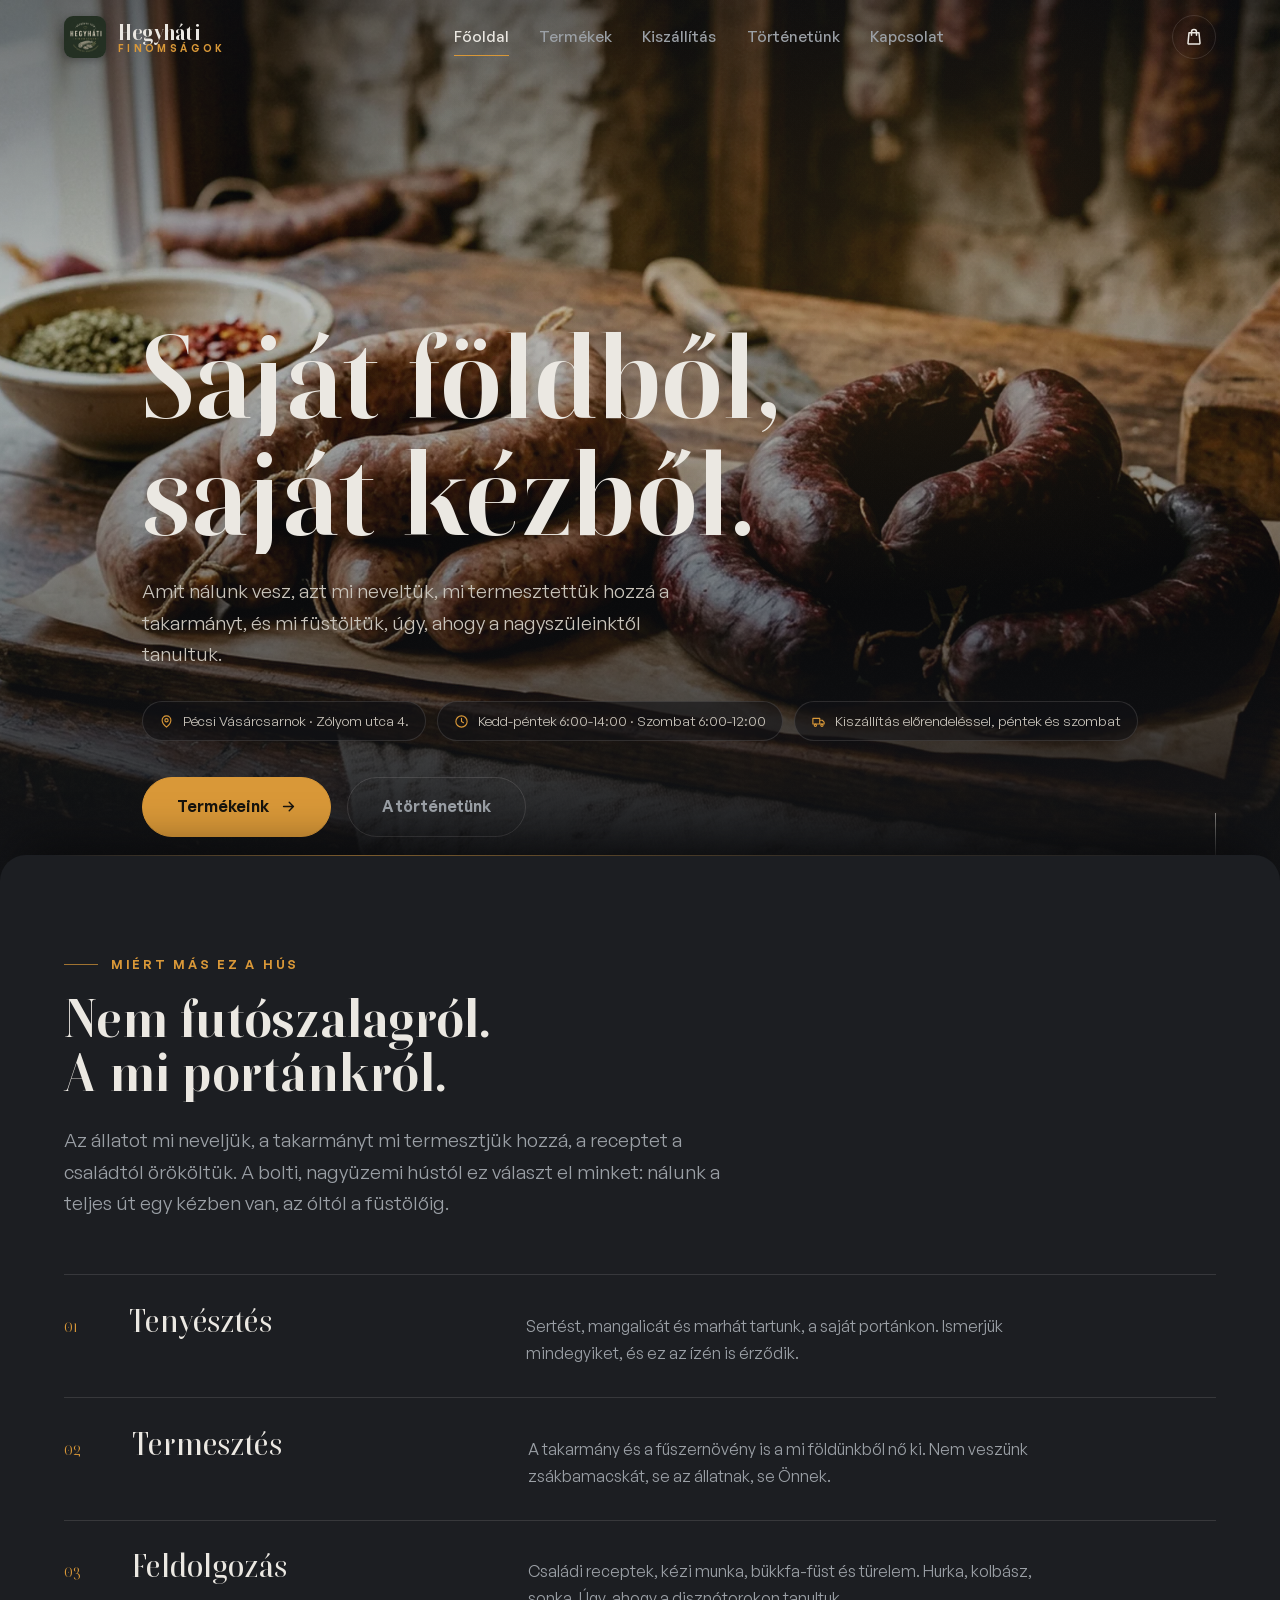
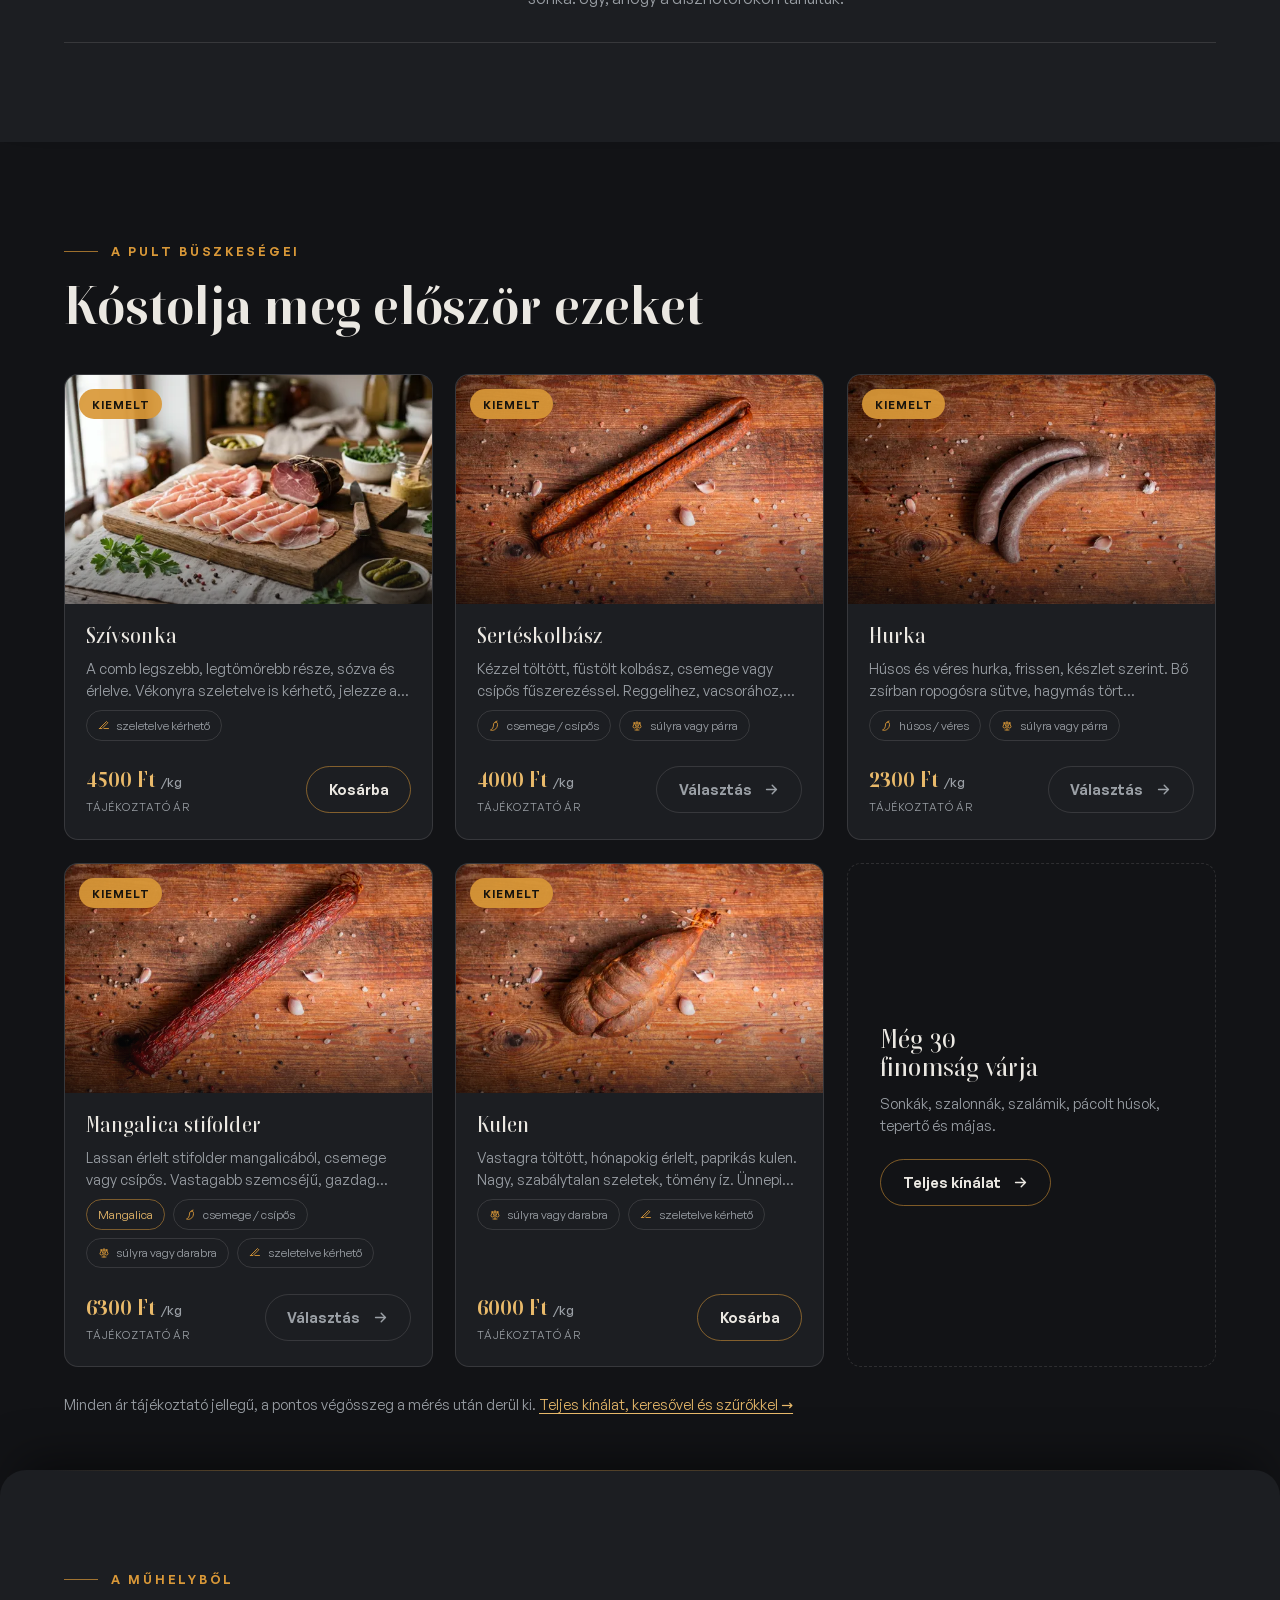
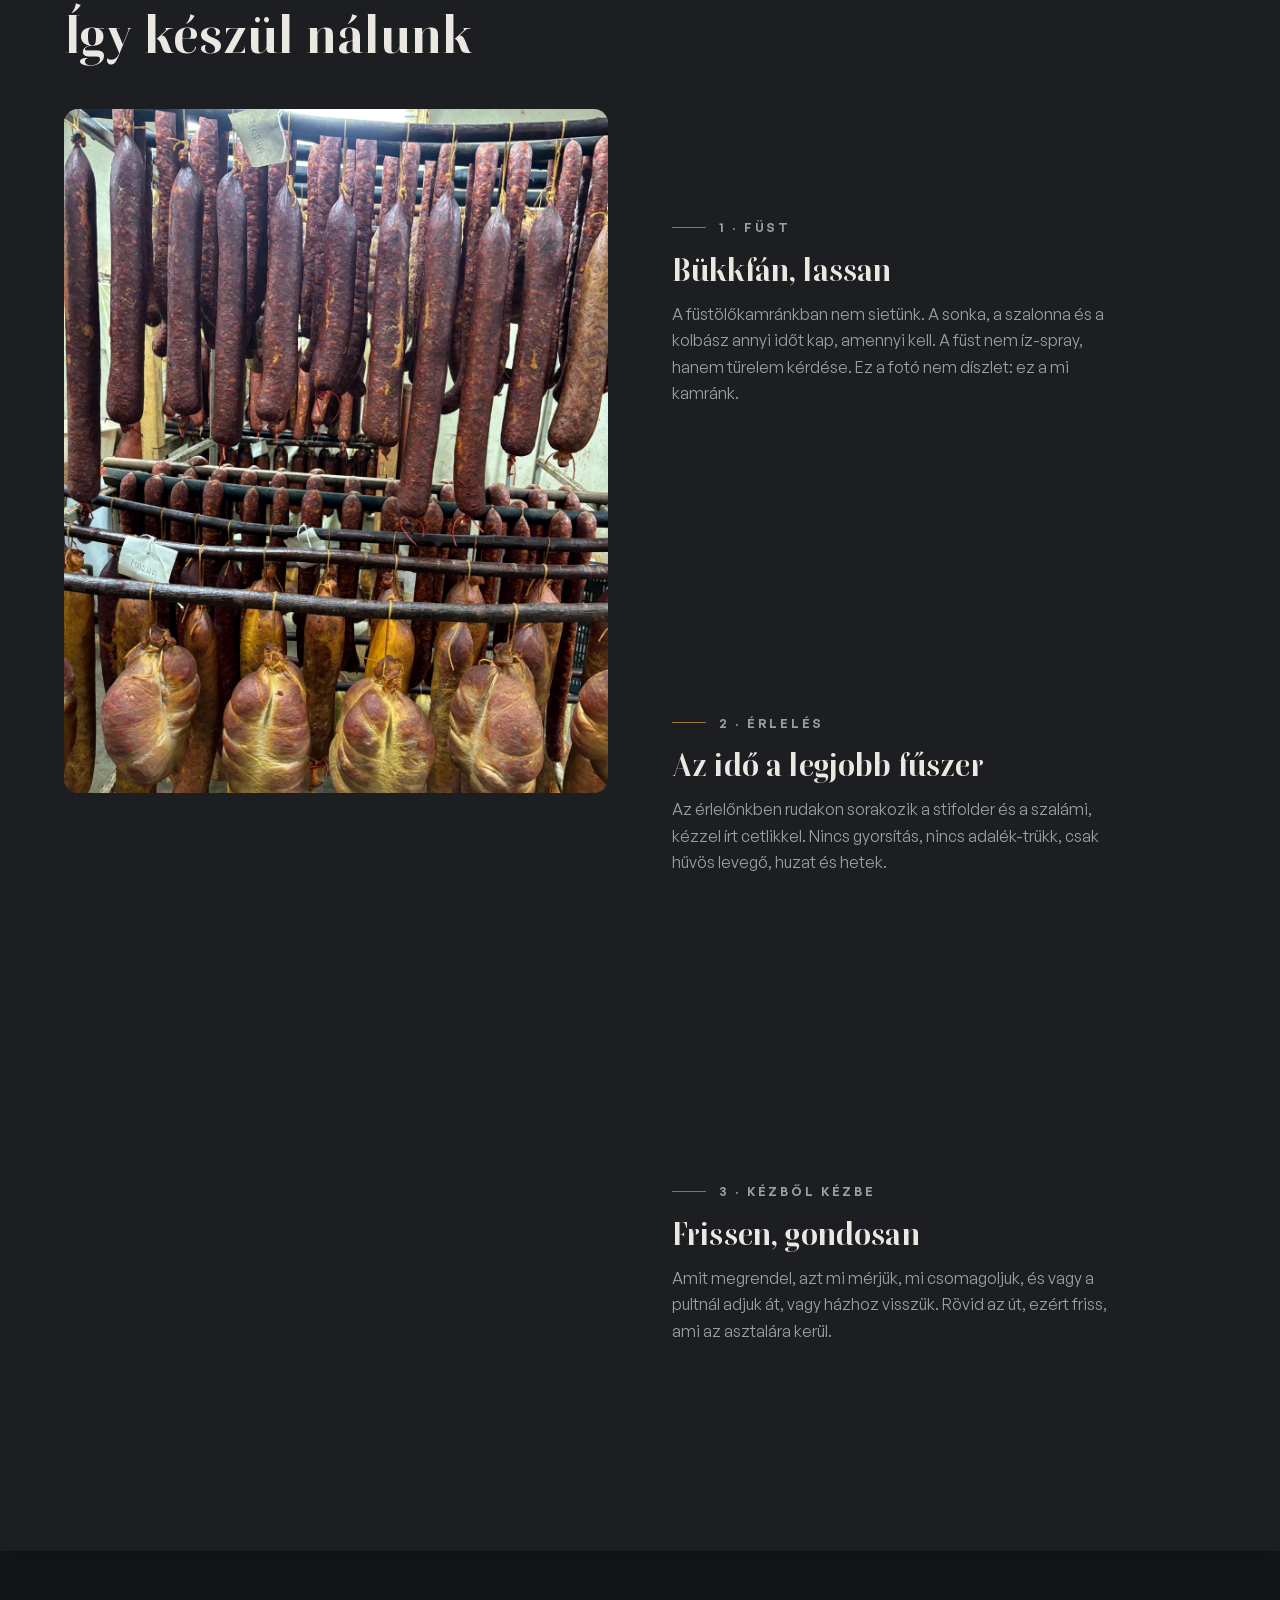
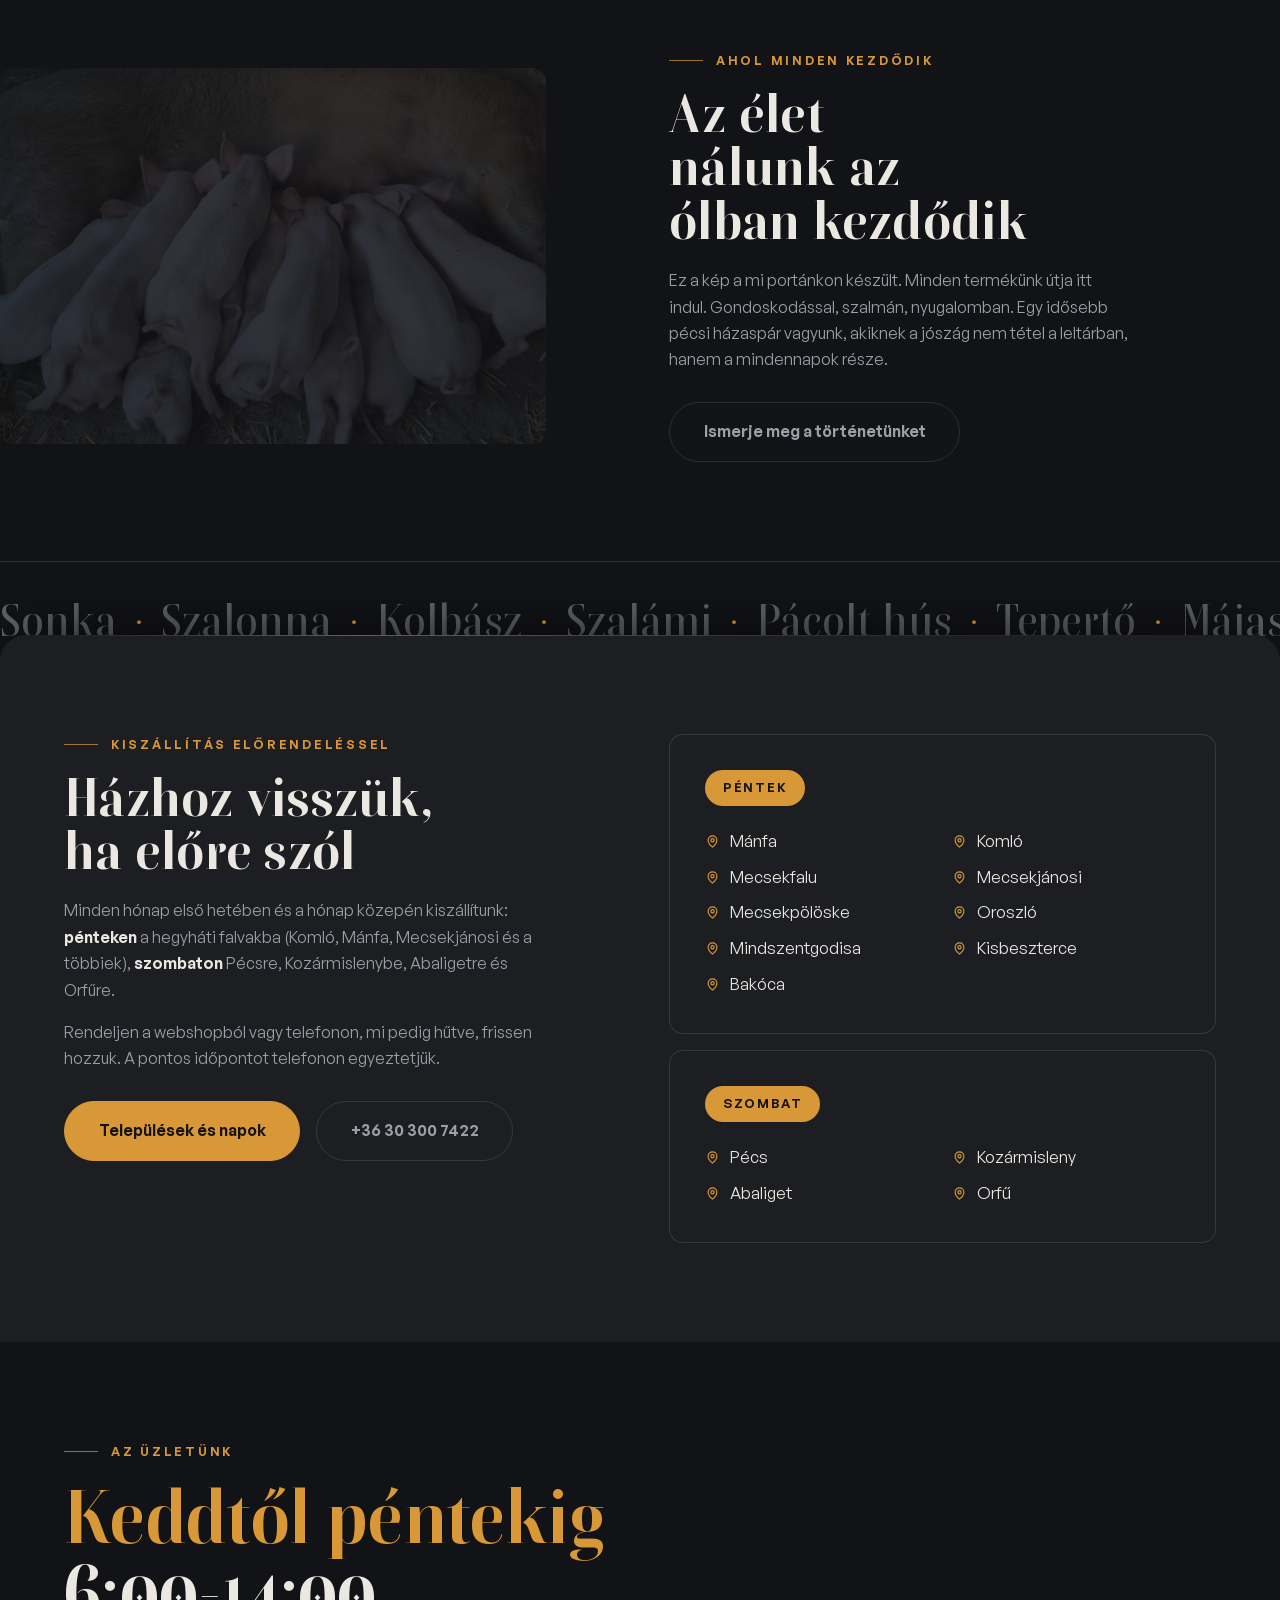
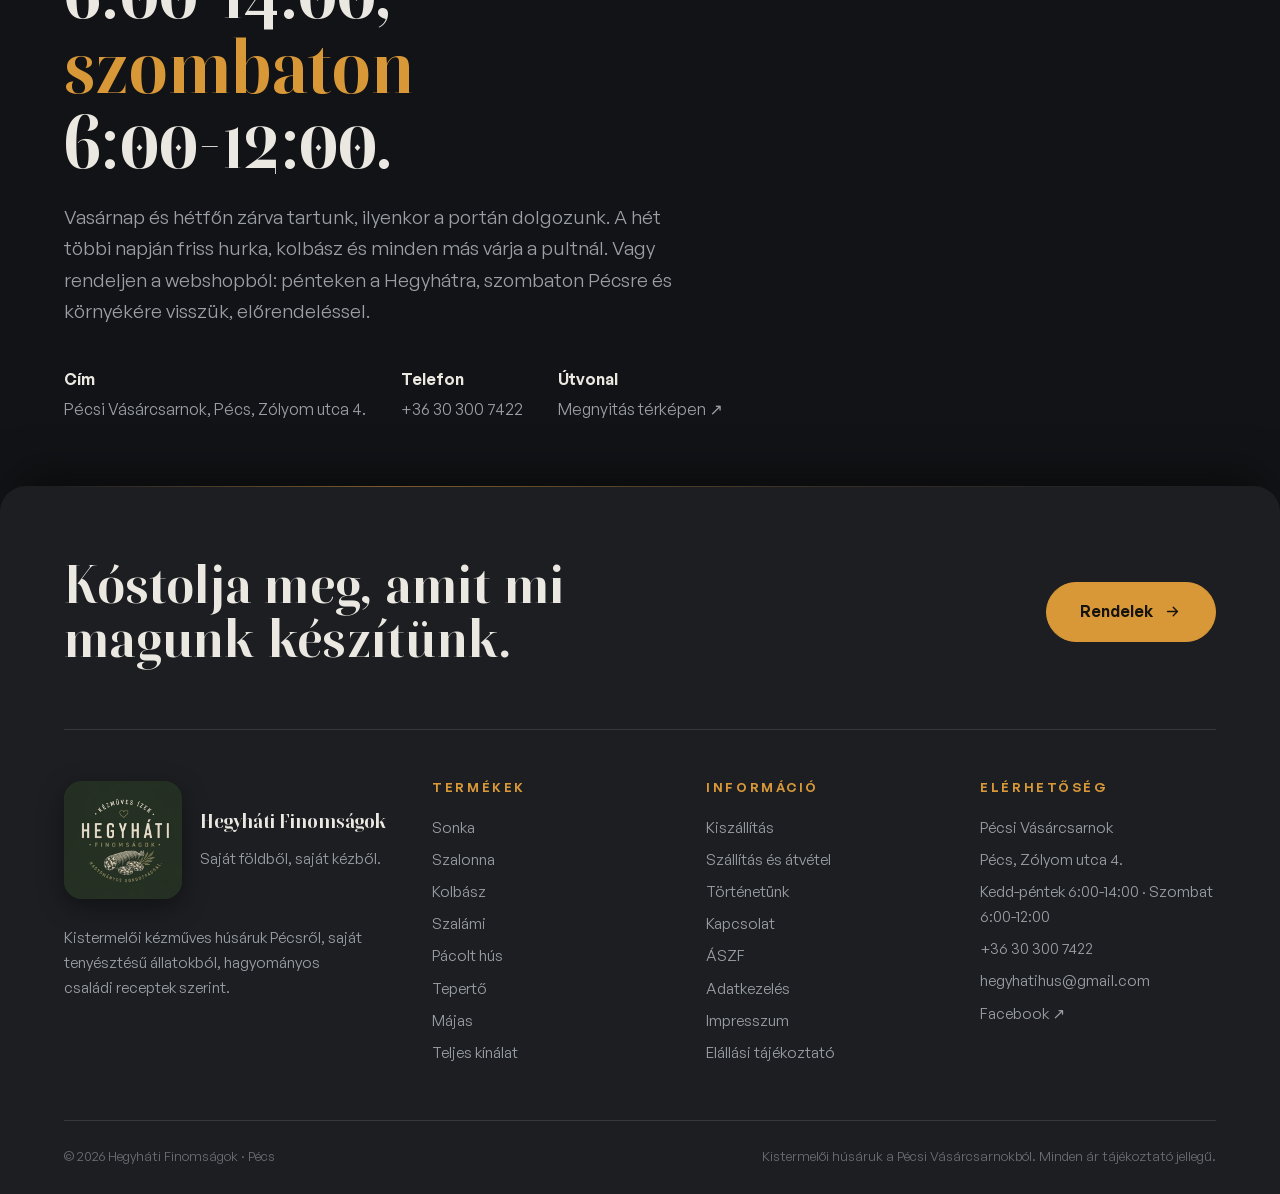
==== commit dcab7321: "Termékfotó-sorrend, fotó-jelzés, Kiszállítás menü, fajta-oldalak - A fő kép mindenhol a termék EGÉSZ" ====
--- a/index.html
+++ b/index.html
@@ -33,7 +33,7 @@
   <div class="nav__links">
     <a href="index.html" class="nav__link" aria-current="page">Főoldal</a>
     <a href="termekek.html" class="nav__link">Termékek</a>
-    <a href="kiszallitas.html" class="nav__link">Kiszállítás / Előrendelés</a>
+    <a href="kiszallitas.html" class="nav__link">Kiszállítás</a>
     <a href="rolunk.html" class="nav__link">Történetünk</a>
     <a href="kapcsolat.html" class="nav__link">Kapcsolat</a>
   </div>
@@ -51,7 +51,7 @@
 <div class="mnav">
   <a href="index.html">Főoldal</a>
   <a href="termekek.html">Termékek <small>35 finomság</small></a>
-  <a href="kiszallitas.html">Kiszállítás <small>előrendelés</small></a>
+  <a href="kiszallitas.html">Kiszállítás</a>
   <a href="rolunk.html">Történetünk</a>
   <a href="kapcsolat.html">Kapcsolat</a>
   <div class="mnav__foot">
@@ -273,7 +273,7 @@
       </div>
       <div>
         <h4>Információ</h4>
-        <a href="kiszallitas.html">Kiszállítás / Előrendelés</a>
+        <a href="kiszallitas.html">Kiszállítás</a>
         <a href="szallitas.html">Szállítás és átvétel</a>
         <a href="rolunk.html">Történetünk</a>
         <a href="kapcsolat.html">Kapcsolat</a>
--- a/css/shop.css
+++ b/css/shop.css
@@ -258,6 +258,7 @@
 .fchip{padding:.55rem 1.05rem;border:1px solid var(--line);border-radius:100px;font-size:.86rem;font-weight:500;color:var(--muted);transition:color .25s,border-color .25s,background .25s}
 .fchip:hover{color:var(--ink);border-color:rgba(217,152,56,.5)}
 .fchip.on{border-color:var(--accent);color:var(--accent-soft);background:rgba(217,152,56,.12)}
+.filters a.fchip{display:inline-flex;align-items:center;text-decoration:none}
 .shop-tools__count{margin-left:auto;font-size:.82rem;color:var(--muted);letter-spacing:.08em;text-transform:uppercase}
 .is-hidden{display:none !important}
 .shop-empty{padding:3rem 0;color:var(--muted);font-size:var(--step-1)}
@@ -291,6 +292,9 @@
 .pdet__thumb{flex:0 0 96px;aspect-ratio:16/10;border-radius:9px;overflow:hidden;border:1px solid var(--line);opacity:.6;transition:opacity .25s,border-color .25s;background:var(--surface);padding:0}
 .pdet__thumb img{width:100%;height:100%;object-fit:cover}
 .pdet__thumb.on,.pdet__thumb:hover{opacity:1;border-color:var(--accent)}
+/* fotó-jelzés: hiányzó vagy illusztráció-kép a galéria alatt */
+.pdet__phnote{display:flex;align-items:flex-start;gap:.55rem;margin-top:.9rem;color:var(--muted);font-size:.86rem;line-height:1.55}
+.pdet__phnote svg{flex:0 0 auto;width:15px;height:15px;stroke:var(--accent-soft);fill:none;margin-top:.22rem}
 
 /* kategória-oldal fejléc (full-bleed szalag, rajta a cím) */
 .cat-hero{position:relative;min-height:48vh;display:flex;align-items:flex-end;padding:9.5rem 0 3rem;overflow:clip}
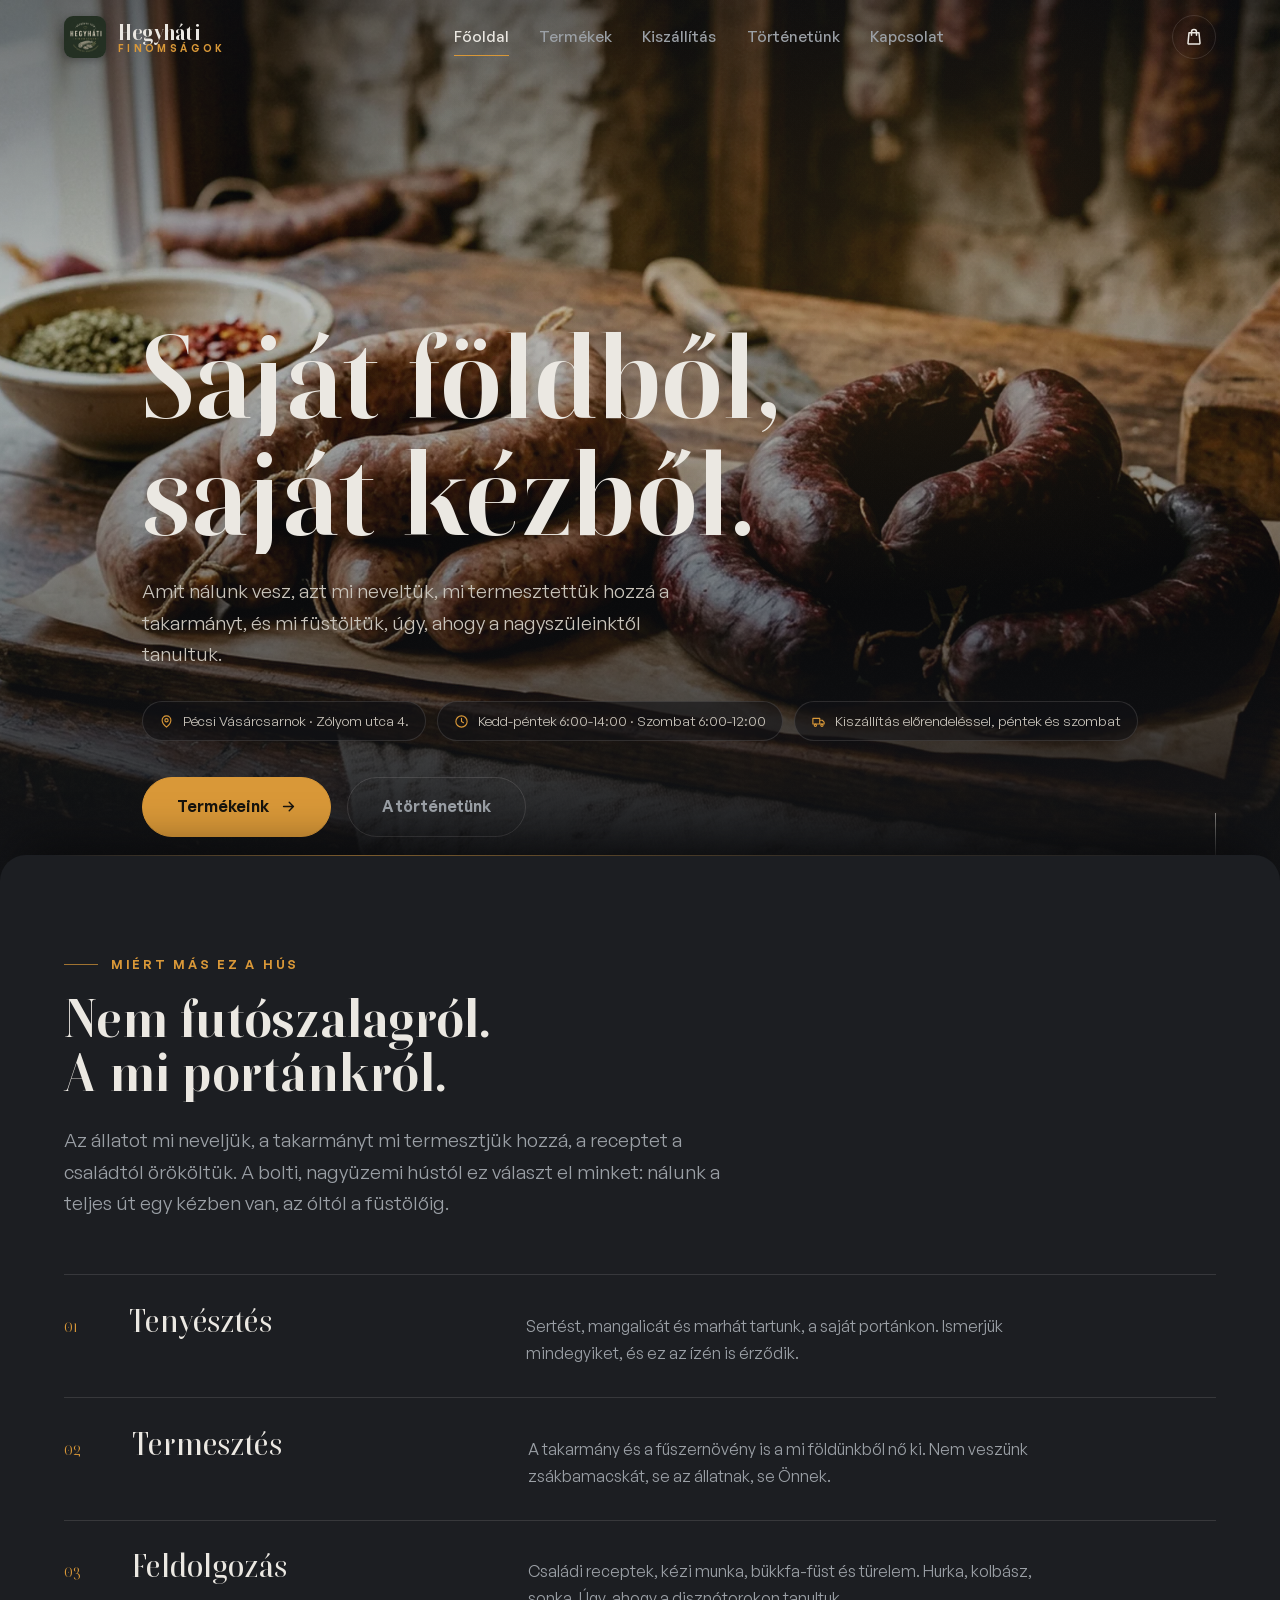
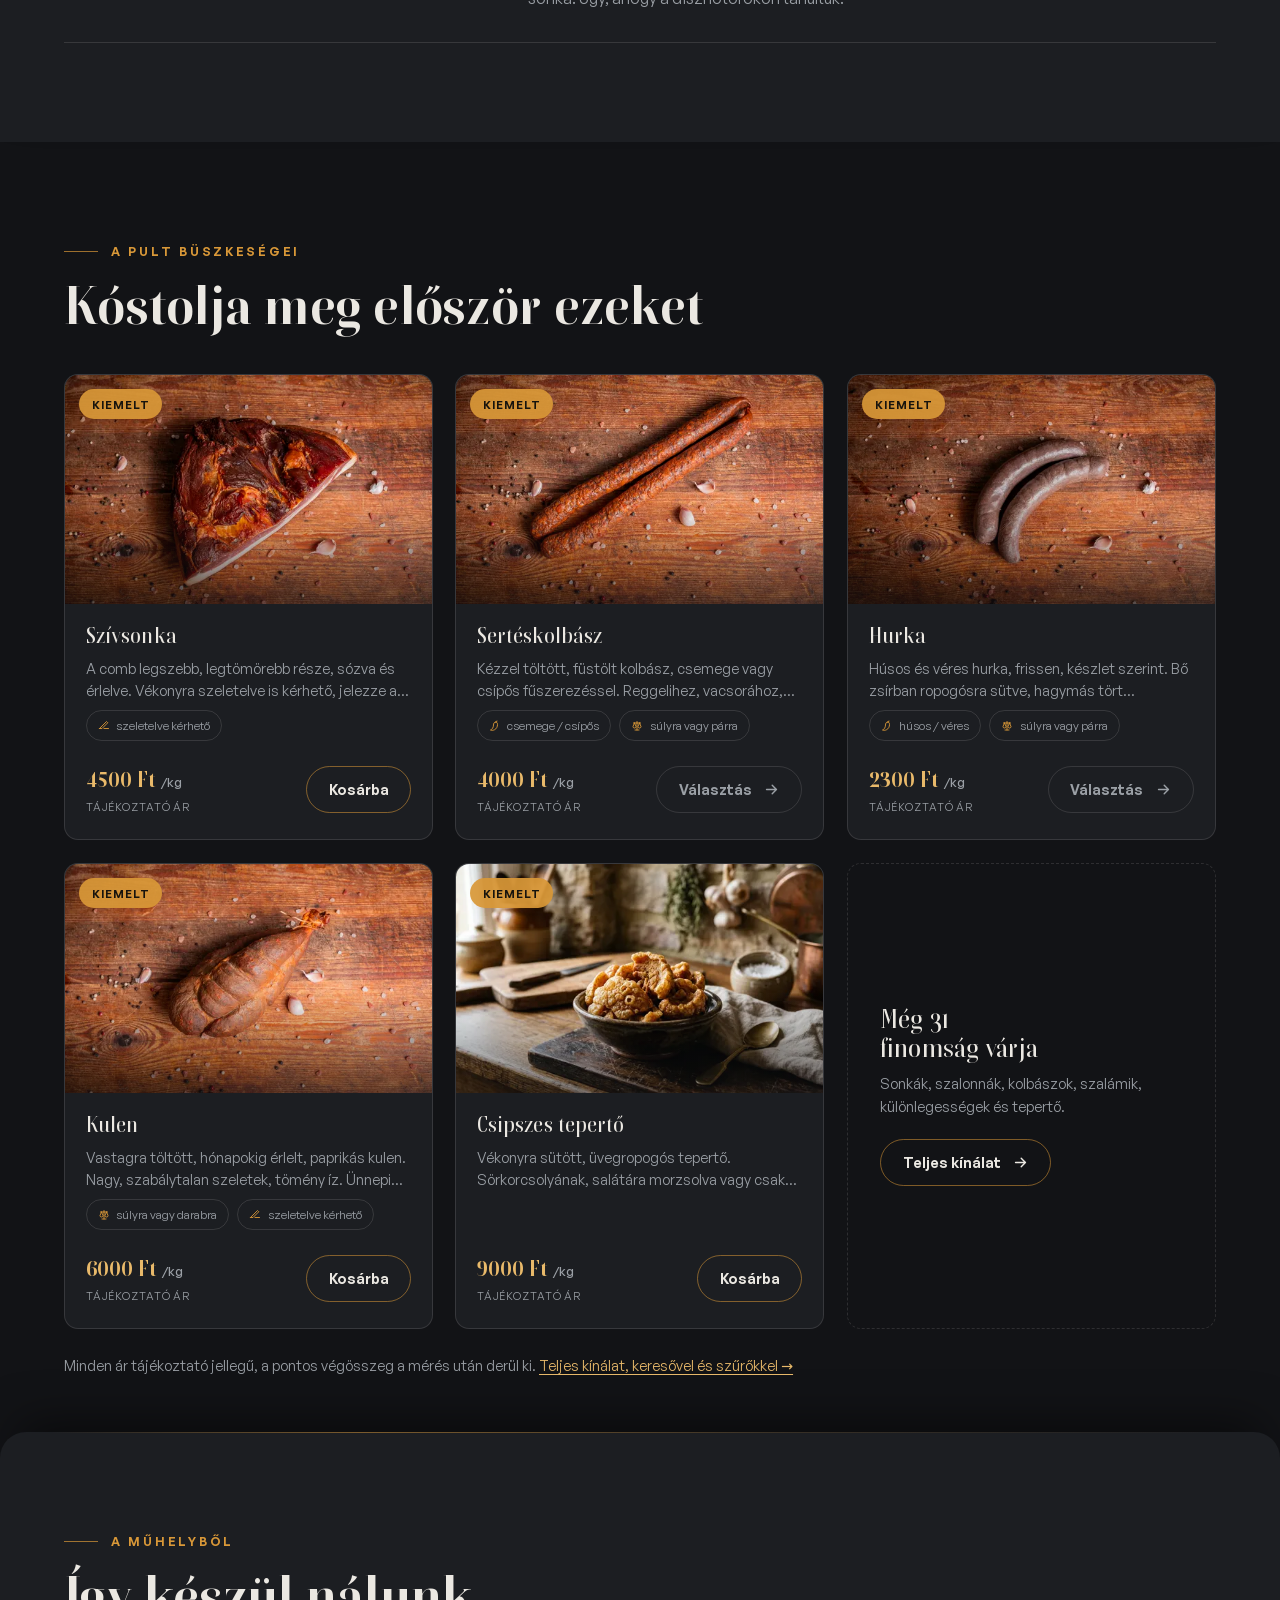
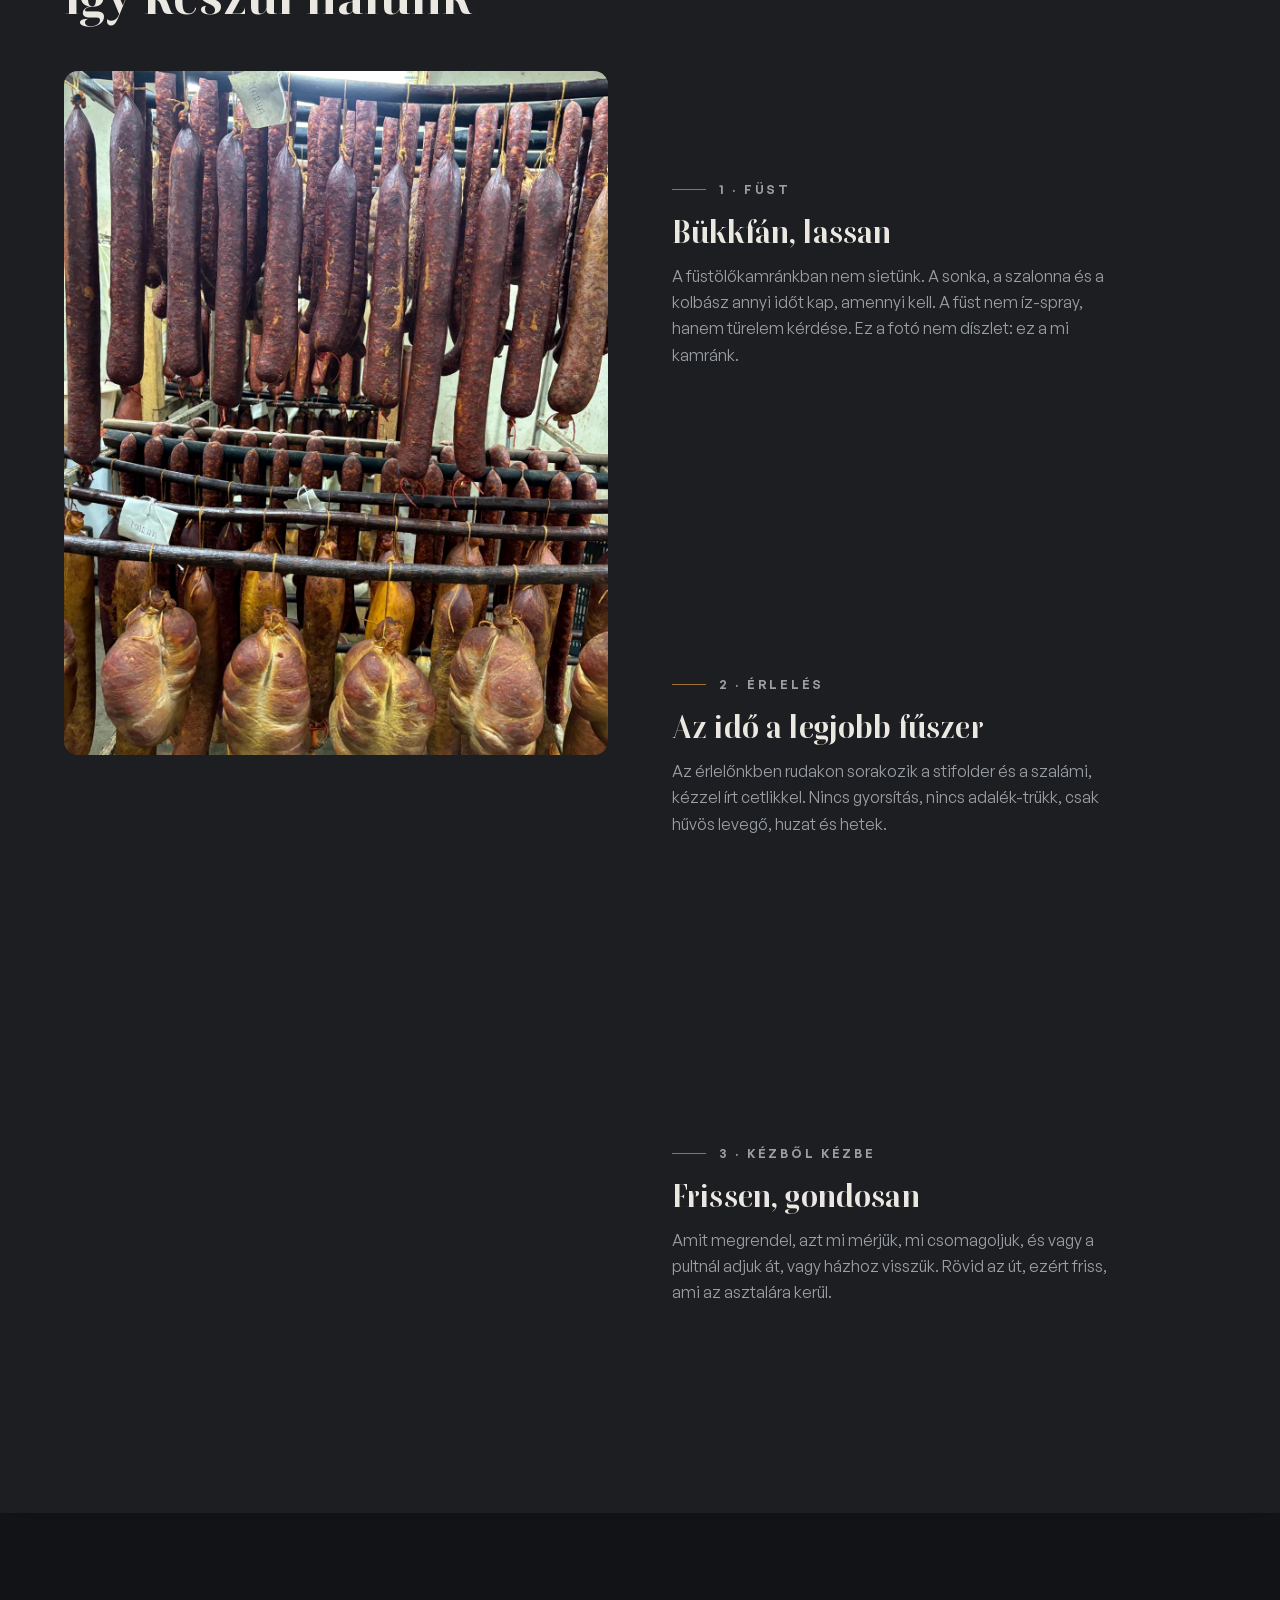
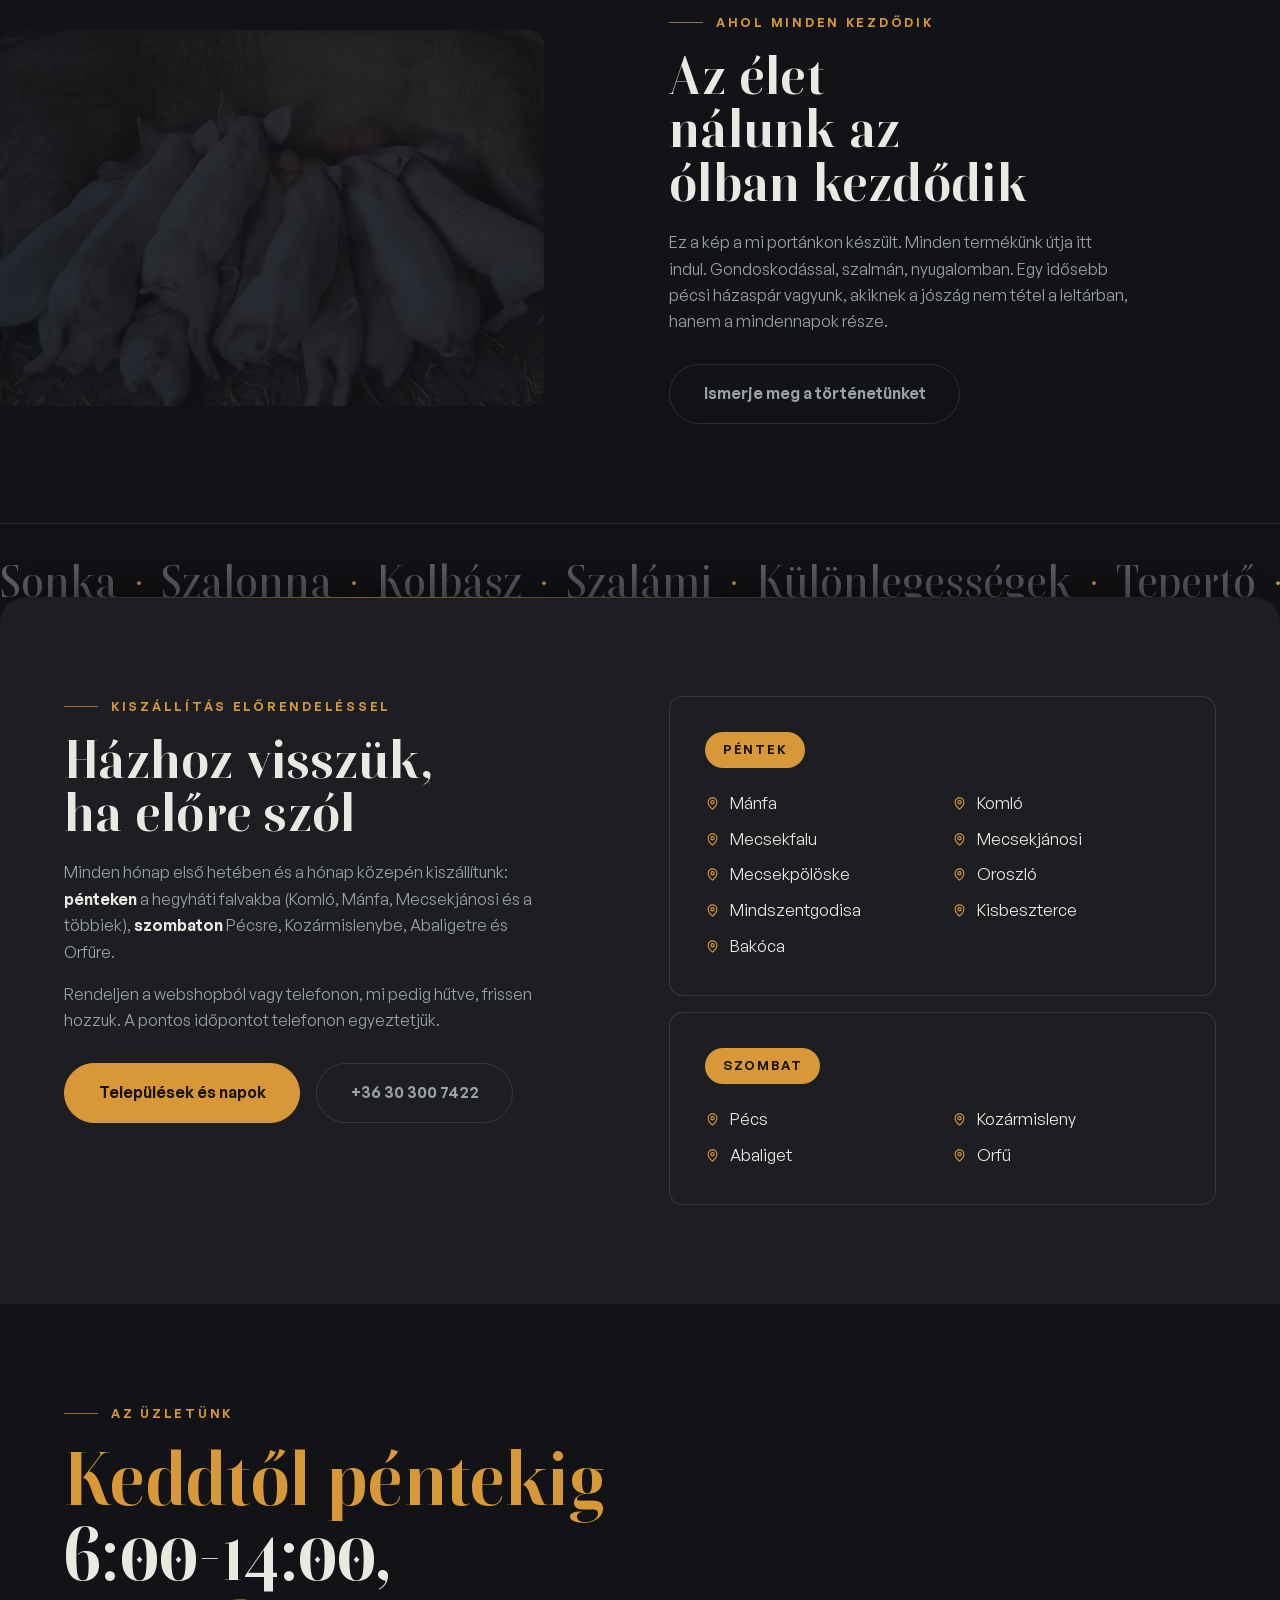
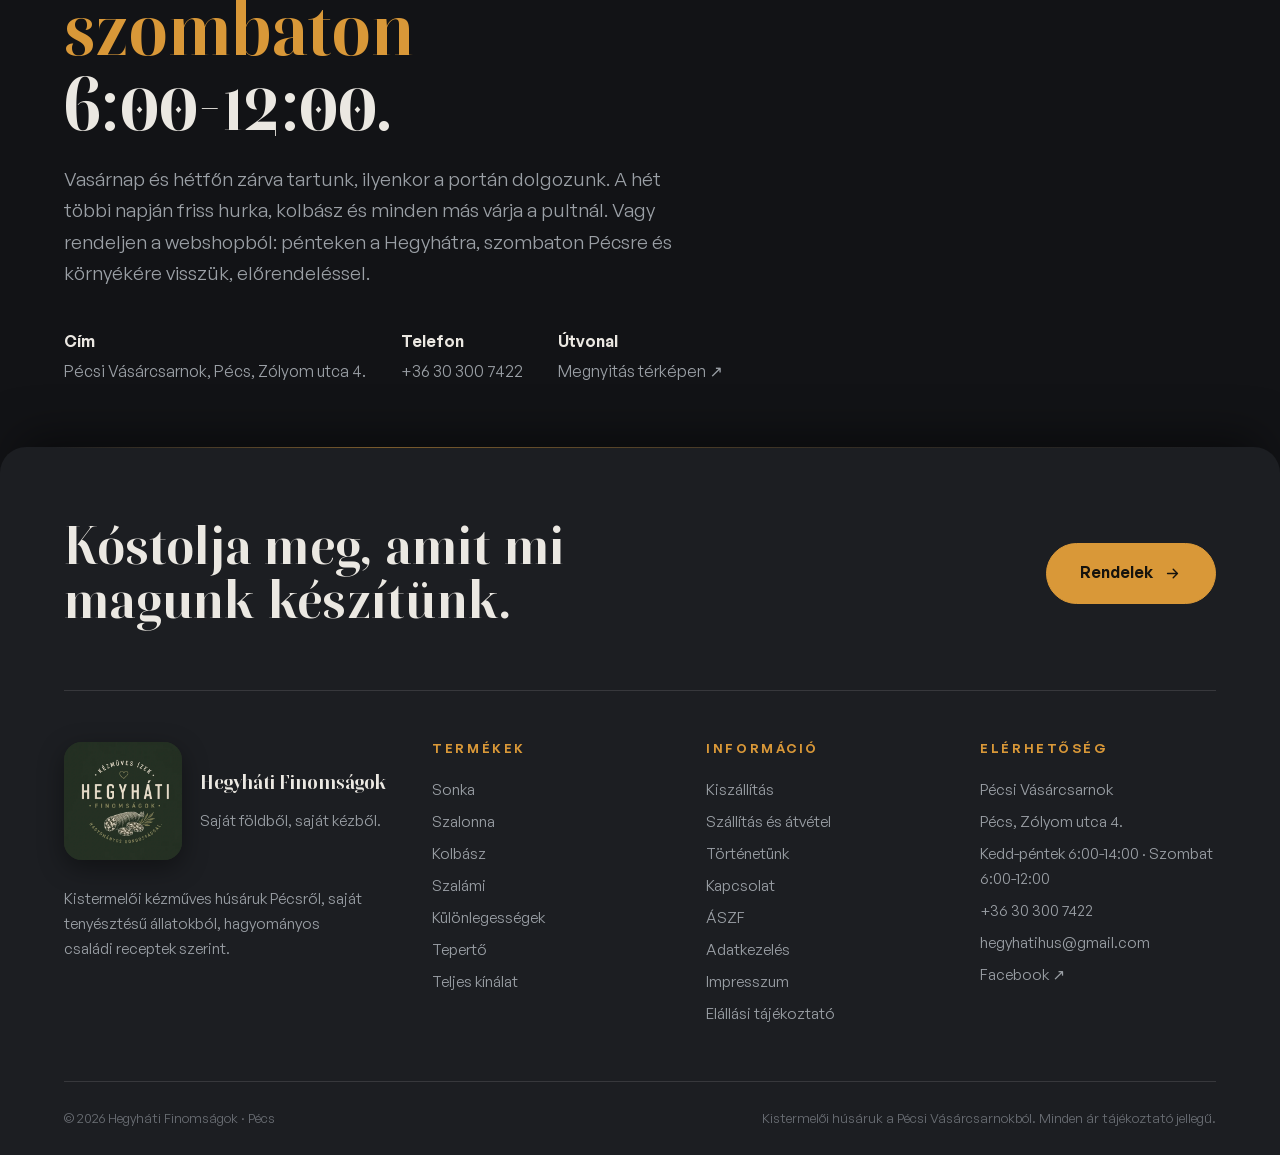
==== commit 599ce2e9: "Kinga 09-25: Különlegességek kategória (Pácolt hús + Májas megszűnt), vörösboros marha comb, nincs-k" ====
--- a/index.html
+++ b/index.html
@@ -50,7 +50,7 @@
 <!-- @mnav -->
 <div class="mnav">
   <a href="index.html">Főoldal</a>
-  <a href="termekek.html">Termékek <small>35 finomság</small></a>
+  <a href="termekek.html">Termékek <small>36 finomság</small></a>
   <a href="kiszallitas.html">Kiszállítás</a>
   <a href="rolunk.html">Történetünk</a>
   <a href="kapcsolat.html">Kapcsolat</a>
@@ -177,8 +177,8 @@
 
 <!-- ============ MARQUEE ============ -->
 <div class="marquee" aria-hidden="true"><div class="marquee__inner">
-  <span>Sonka <em>·</em> Szalonna <em>·</em> Kolbász <em>·</em> Szalámi <em>·</em> Pácolt hús <em>·</em> Tepertő <em>·</em> Májas <em>·</em> Kulen <em>·</em> </span>
-  <span>Sonka <em>·</em> Szalonna <em>·</em> Kolbász <em>·</em> Szalámi <em>·</em> Pácolt hús <em>·</em> Tepertő <em>·</em> Májas <em>·</em> Kulen <em>·</em> </span>
+  <span>Sonka <em>·</em> Szalonna <em>·</em> Kolbász <em>·</em> Szalámi <em>·</em> Különlegességek <em>·</em> Tepertő <em>·</em> Hurka <em>·</em> Kulen <em>·</em> </span>
+  <span>Sonka <em>·</em> Szalonna <em>·</em> Kolbász <em>·</em> Szalámi <em>·</em> Különlegességek <em>·</em> Tepertő <em>·</em> Hurka <em>·</em> Kulen <em>·</em> </span>
 </div></div>
 
 <!-- ============ KISZÁLLÍTÁS ELŐRENDELÉSSEL (teaser) ============ -->
@@ -266,9 +266,8 @@
         <a href="szalonna.html">Szalonna</a>
         <a href="kolbasz.html">Kolbász</a>
         <a href="szalami.html">Szalámi</a>
-        <a href="pacolt-hus.html">Pácolt hús</a>
+        <a href="kulonlegessegek.html">Különlegességek</a>
         <a href="teperto.html">Tepertő</a>
-        <a href="majas.html">Májas</a>
         <a href="termekek.html">Teljes kínálat</a>
       </div>
       <div>
@@ -318,7 +317,7 @@
   g.innerHTML = feat.map((p, i) => HFCAT.card(p).replace('data-reveal', 'data-reveal data-delay="' + (i % 3) + '"')).join('') +
     '<article class="pcard pcard--all" data-reveal data-delay="2" style="justify-content:center;align-items:flex-start;padding:2rem;background:transparent;border-style:dashed">' +
       '<h3 class="pcard__name" style="font-size:1.6rem;max-width:12ch">Még ' + (HFDATA.PRODUCTS.length - feat.length) + ' finomság várja</h3>' +
-      '<p class="pcard__desc" style="margin-top:.6rem">Sonkák, szalonnák, szalámik, pácolt húsok, tepertő és májas.</p>' +
+      '<p class="pcard__desc" style="margin-top:.6rem">Sonkák, szalonnák, kolbászok, szalámik, különlegességek és tepertő.</p>' +
       '<a class="btn btn--sm" style="margin-top:1.4rem" href=' + JSON.stringify(HF.link('termekek.html')) + '>Teljes kínálat ' + HFCAT.ARROW + '</a>' +
     '</article>';
   HFCAT.bindQuickAdd(g);
--- a/css/shop.css
+++ b/css/shop.css
@@ -303,3 +303,14 @@
 .cat-hero__media::before{content:'';position:absolute;inset:0;background:linear-gradient(180deg,rgba(18,19,22,.72) 0%,rgba(18,19,22,.35) 45%,var(--base) 100%)}
 .cat-hero h1{font-size:var(--step-4);max-width:14ch}
 .cat-hero .lead{margin-top:1.1rem}
+
+/* ============ NINCS KÉSZLETEN (stock:false a products.js-ben) ============ */
+.pcard--soldout .pcard__media img{filter:grayscale(.85) brightness(.72)}
+.pcard--soldout:hover .pcard__media img{transform:none}
+.pcard--soldout .pcard__price{color:var(--muted)}
+.pcard__soldout{position:relative;z-index:2;display:inline-flex;align-items:center;padding:.5rem .95rem;border:1px solid var(--line);border-radius:100px;
+  font-size:.8rem;font-weight:600;letter-spacing:.02em;color:var(--muted);white-space:nowrap}
+.pdet__soldout{margin-top:1.6rem;padding:1.25rem 1.35rem;border:1px solid var(--line);border-radius:14px;background:var(--surface)}
+.pdet__soldout strong{display:block;font-family:var(--font-display);font-size:1.3rem;font-weight:500;color:var(--ink)}
+.pdet__soldout p{margin-top:.45rem;color:var(--muted);line-height:1.55}
+.pdet__soldout a{color:var(--accent-soft)}
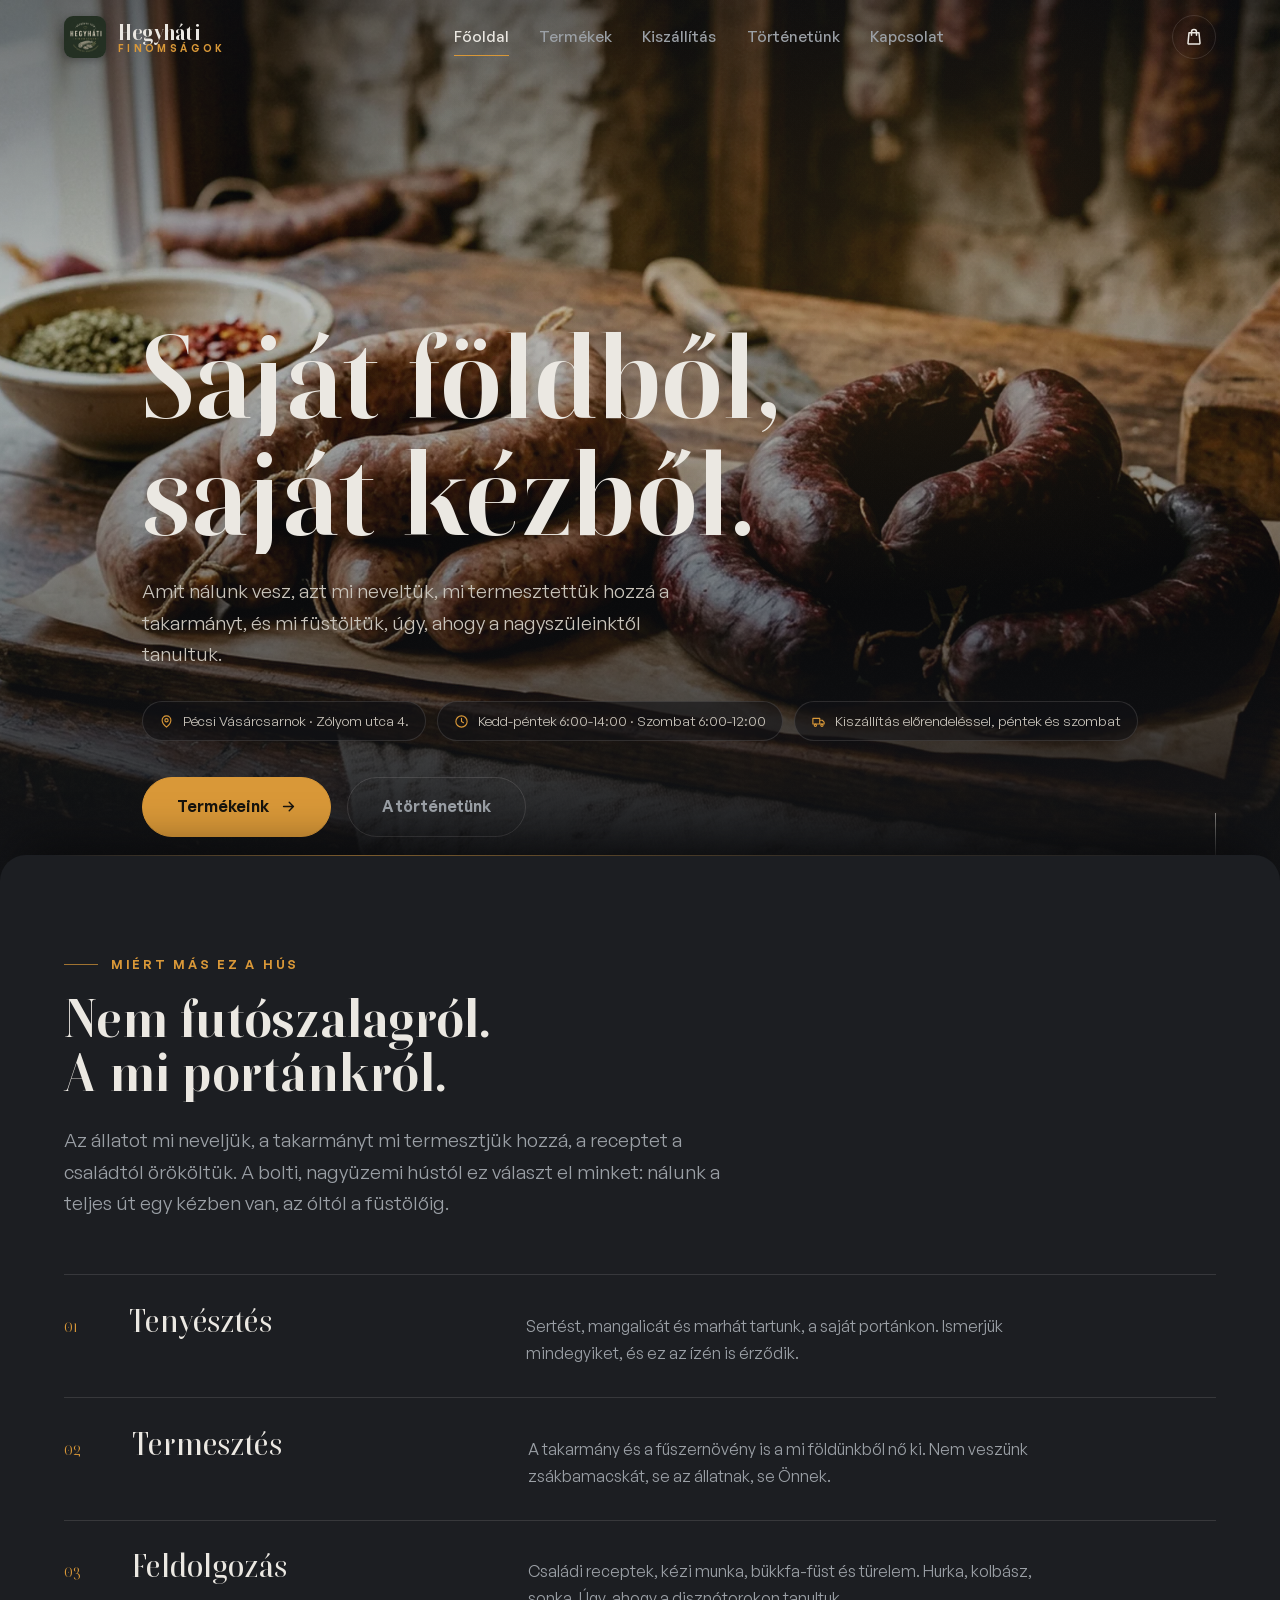
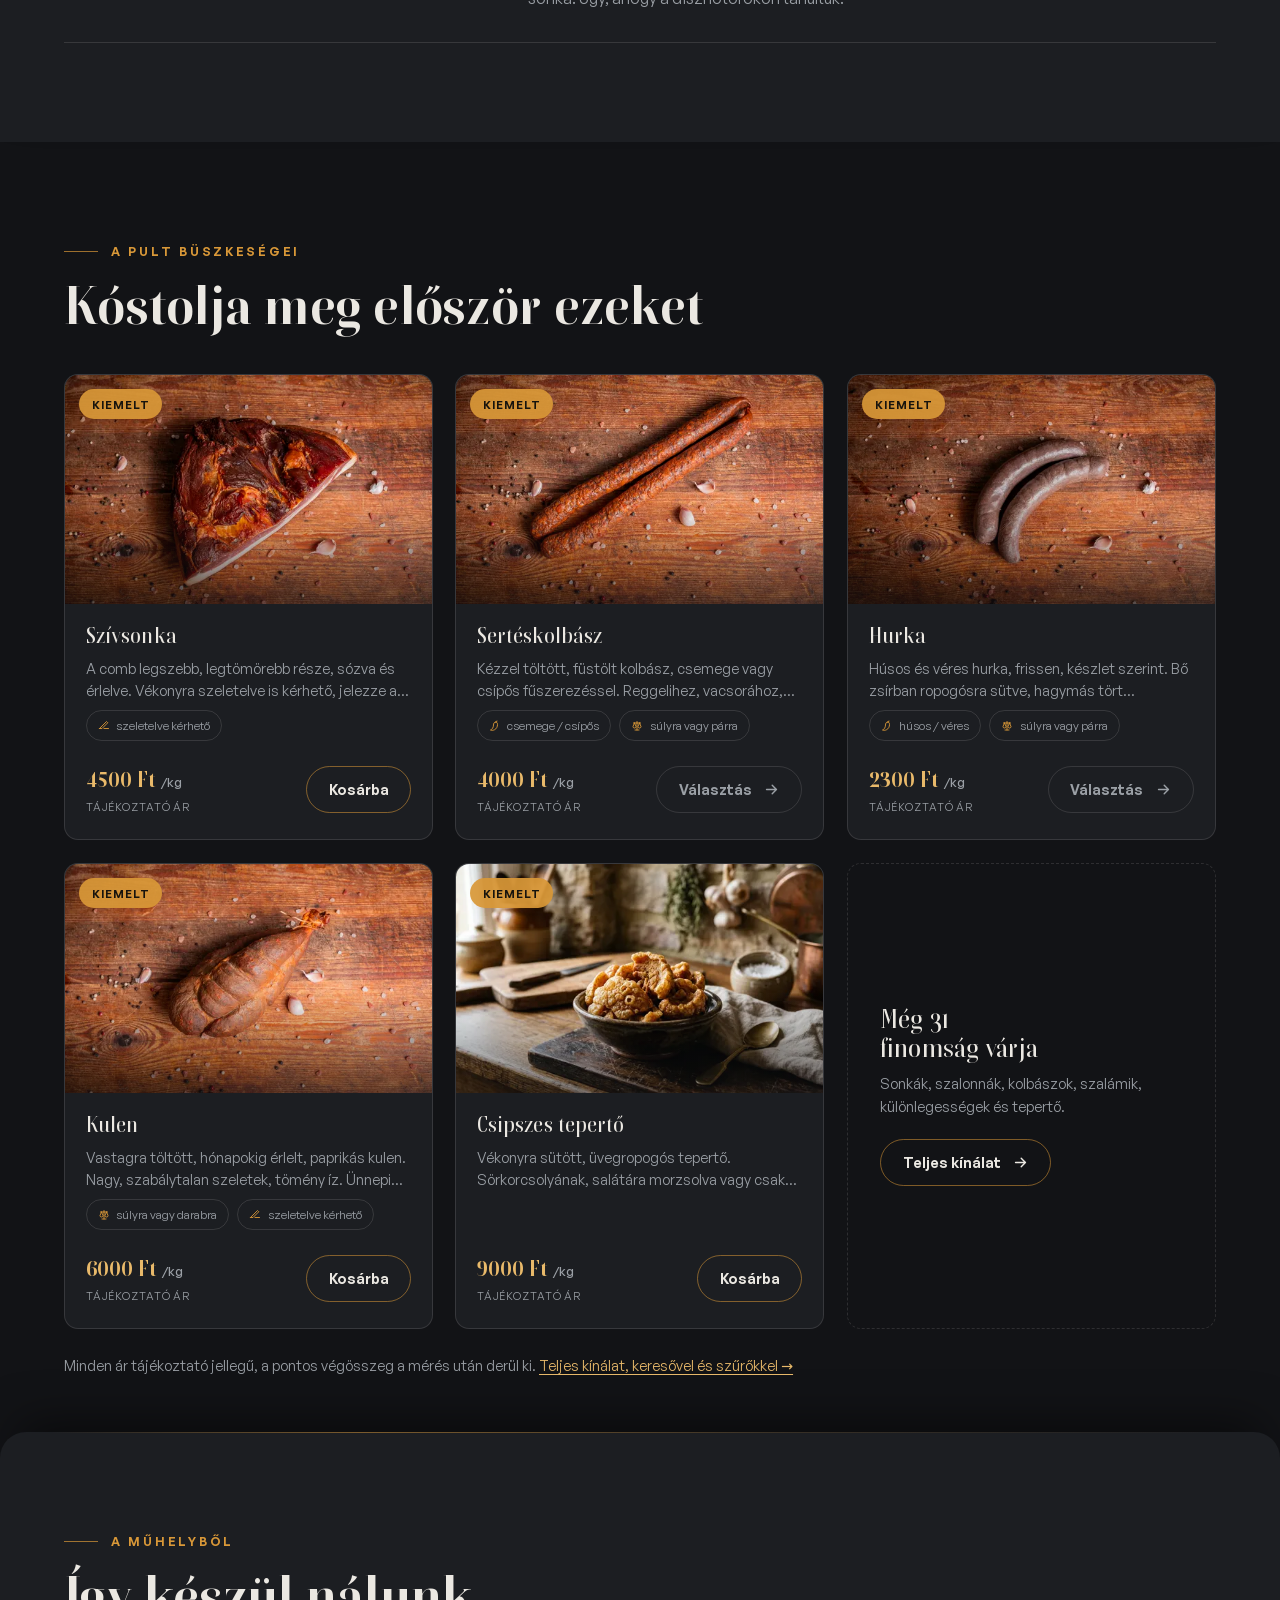
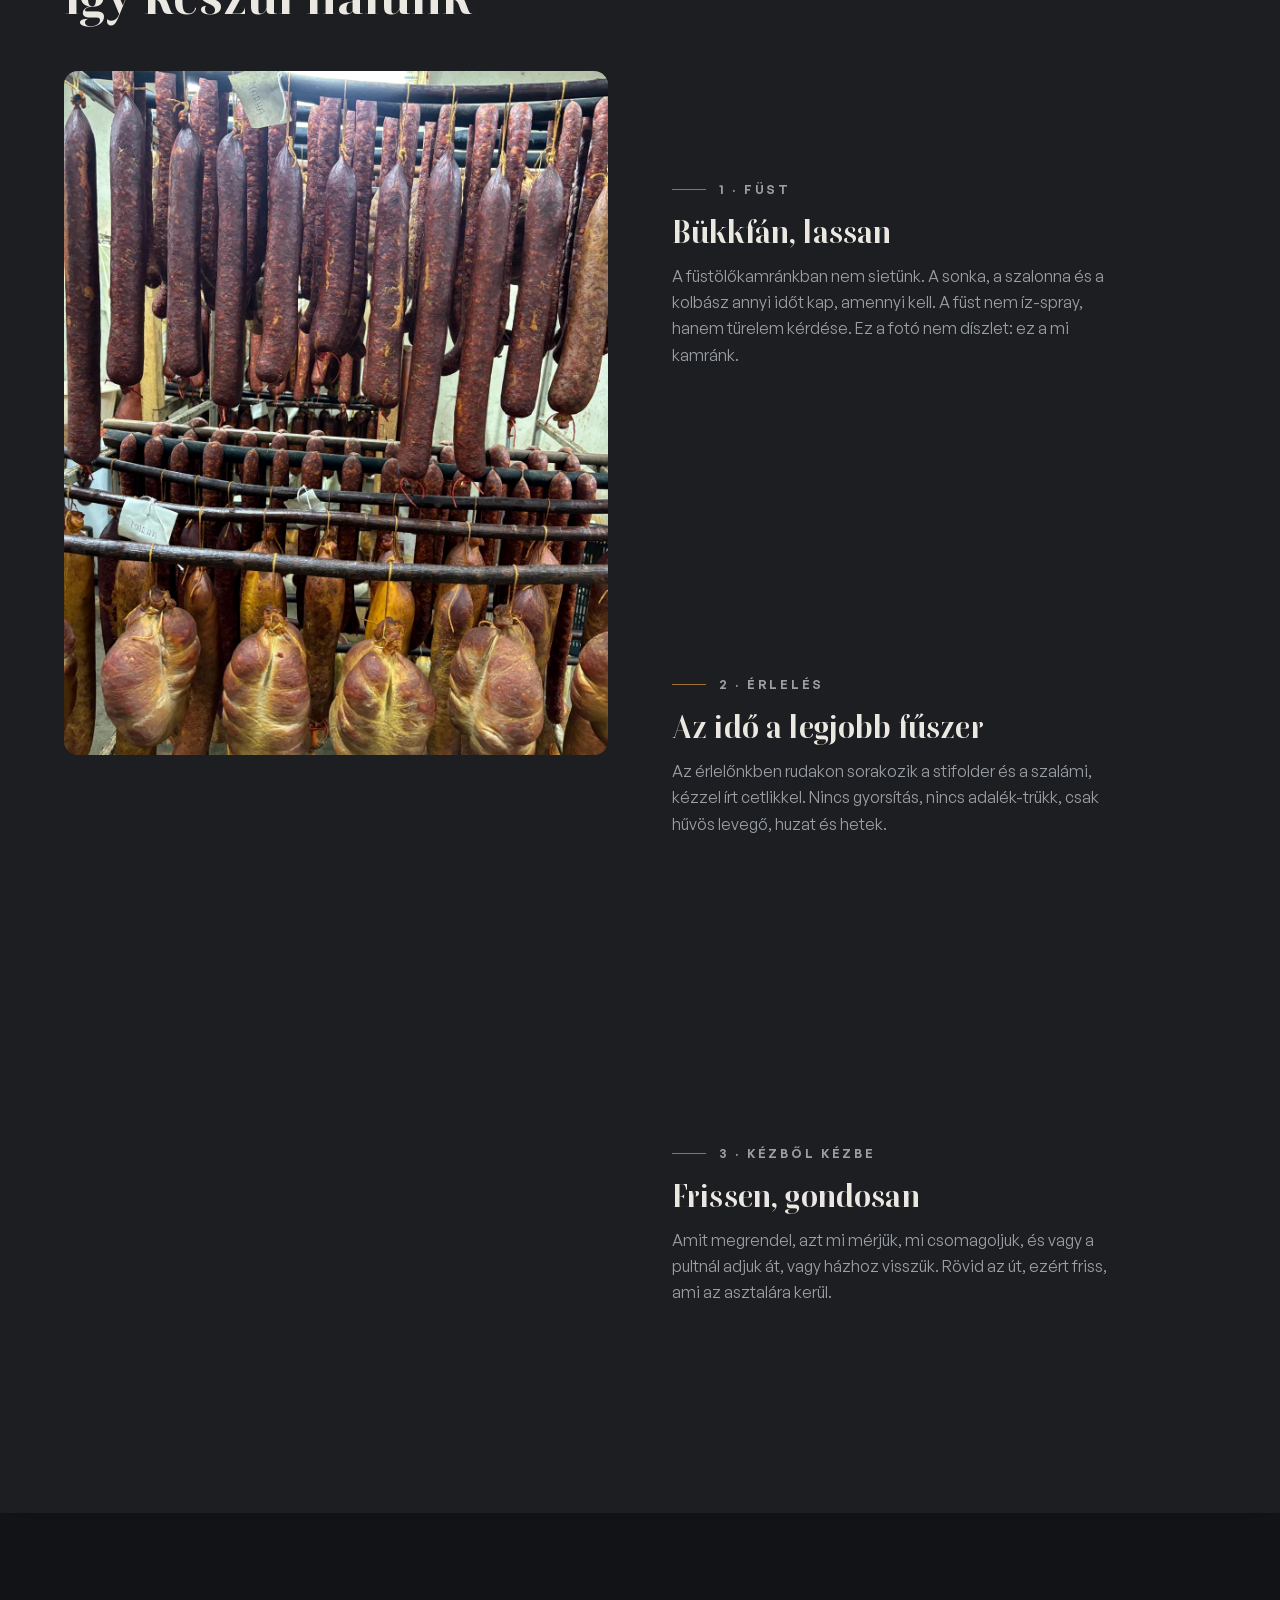
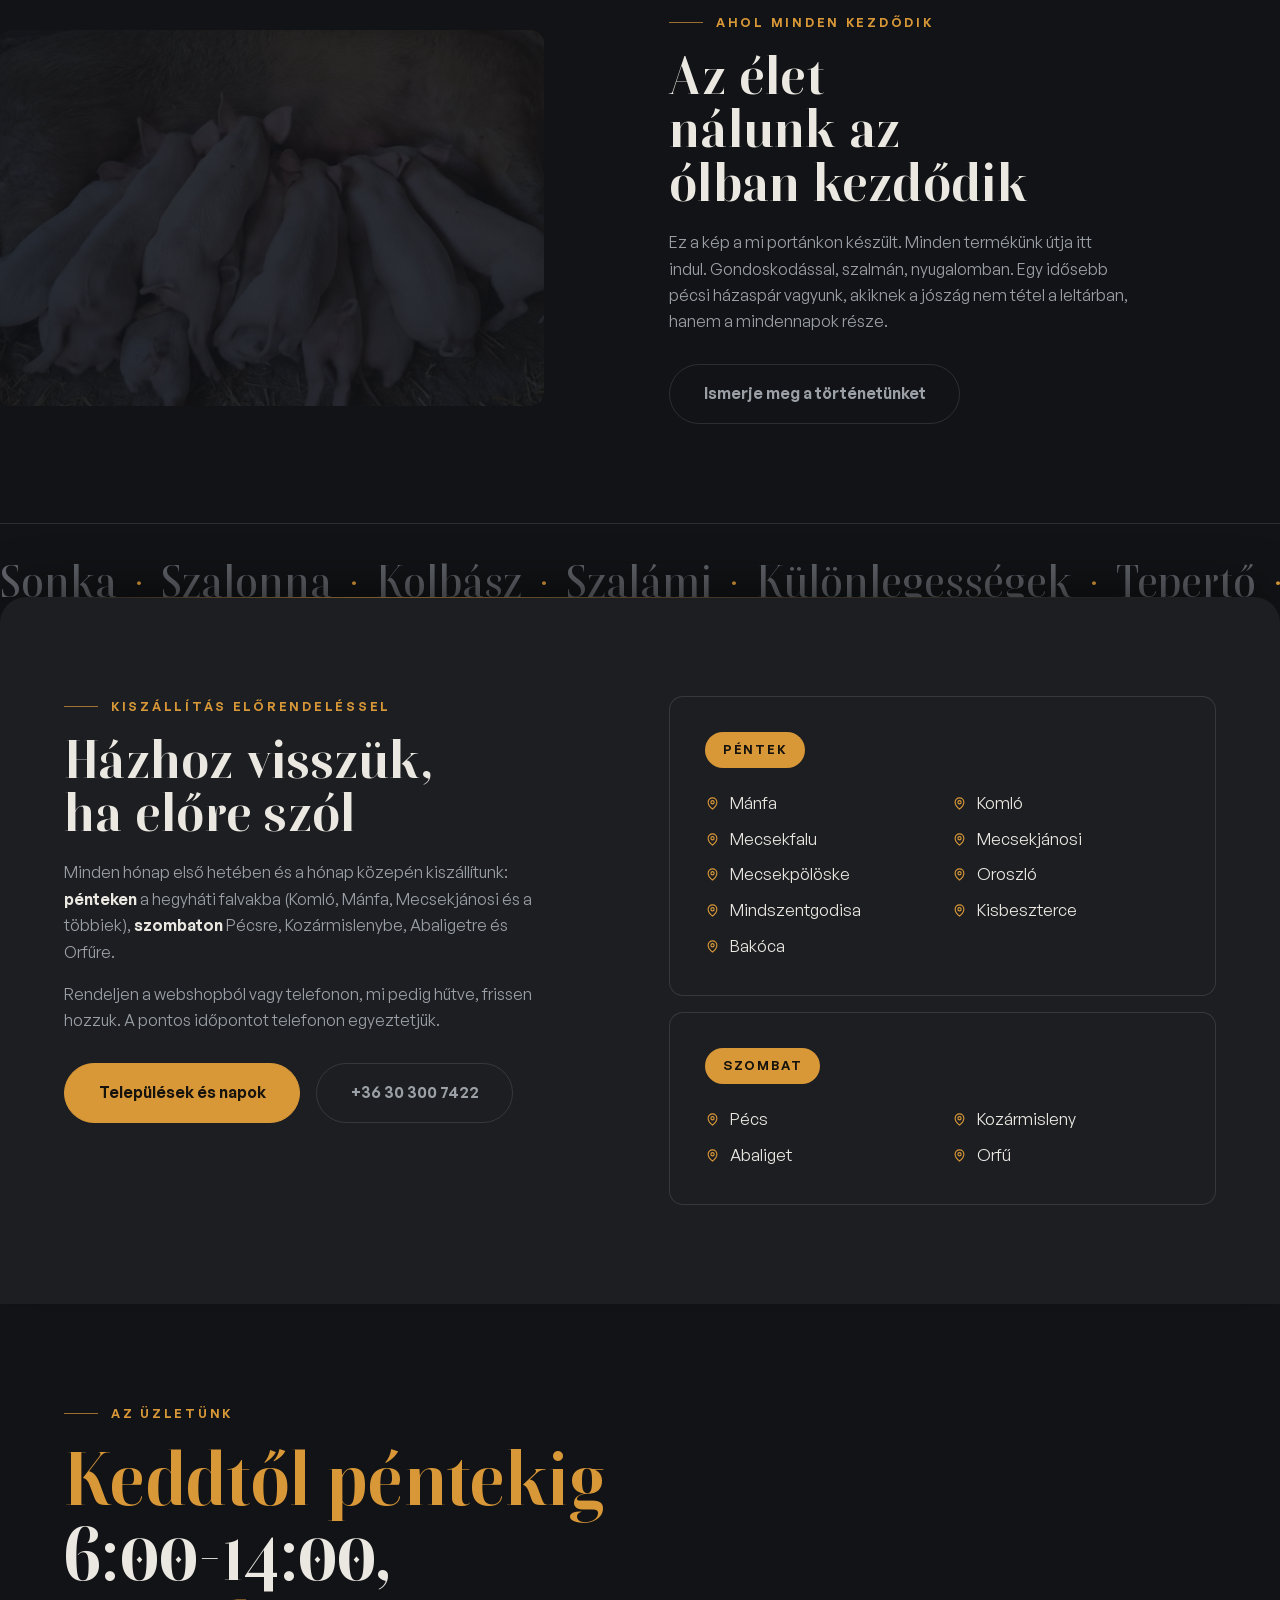
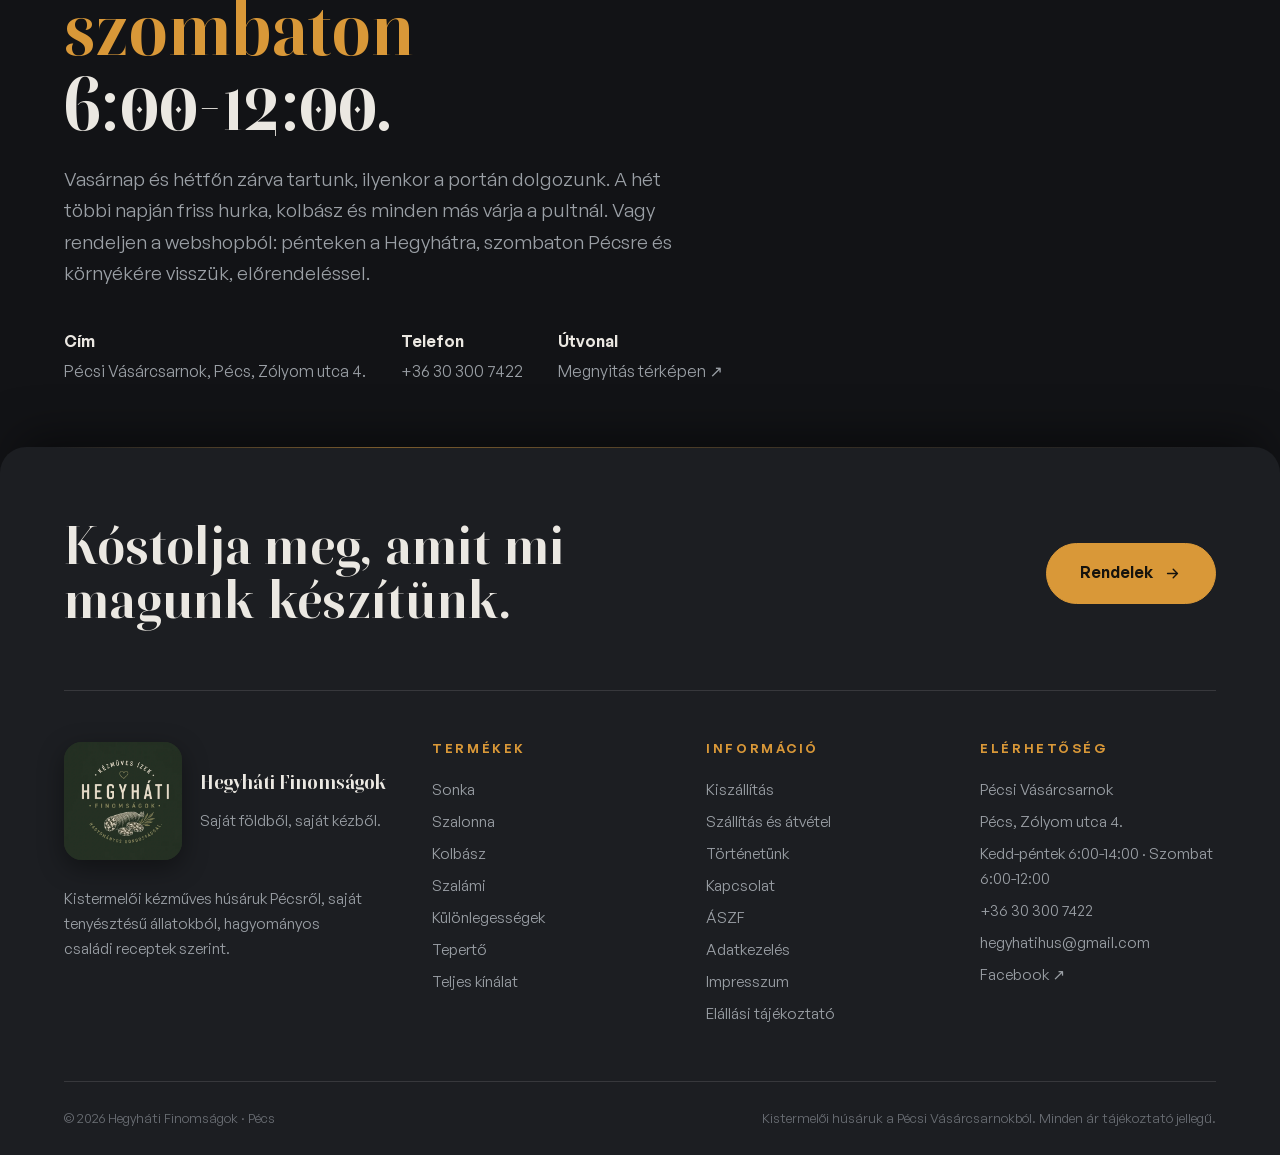
==== commit 0d928254: "Fooldal Igy keszul 3. lepes: a vakuumcsomagolt termekek kepe helyett a bolt pultja (meroleg, vitrin)" ====
--- a/index.html
+++ b/index.html
@@ -132,7 +132,7 @@
       <div class="how__media">
         <img src="media/photos/kamra.webp" alt="Füstölt sonkák a füstölőkamrában" loading="lazy">
         <img src="media/photos/erlelo.webp" alt="Érlelődő kolbászok és szalámik a szárítóban" loading="lazy">
-        <img src="media/photos/vakuum.webp" alt="Gondosan csomagolt kész termékek" loading="lazy">
+        <img src="media/photos/pult-merleg.webp" alt="A bolt pultja a mérleggel és a vitrinnel a Pécsi Vásárcsarnokban" loading="lazy">
       </div>
       <div class="how__steps">
         <div class="how__step">
@@ -148,7 +148,7 @@
           <p>Az érlelőnkben rudakon sorakozik a stifolder és a szalámi, kézzel írt cetlikkel. Nincs gyorsítás, nincs adalék-trükk, csak hűvös levegő, huzat és hetek.</p>
         </div>
         <div class="how__step">
-          <img class="how__step-img" src="media/photos/vakuum.webp" alt="Gondosan csomagolt kész termékek" loading="lazy">
+          <img class="how__step-img" src="media/photos/pult-merleg.webp" alt="A bolt pultja a mérleggel és a vitrinnel a Pécsi Vásárcsarnokban" loading="lazy">
           <p class="eyebrow">3 · Kézből kézbe</p>
           <h3>Frissen, gondosan</h3>
           <p>Amit megrendel, azt mi mérjük, mi csomagoljuk, és vagy a pultnál adjuk át, vagy házhoz visszük. Rövid az út, ezért friss, ami az asztalára kerül.</p>
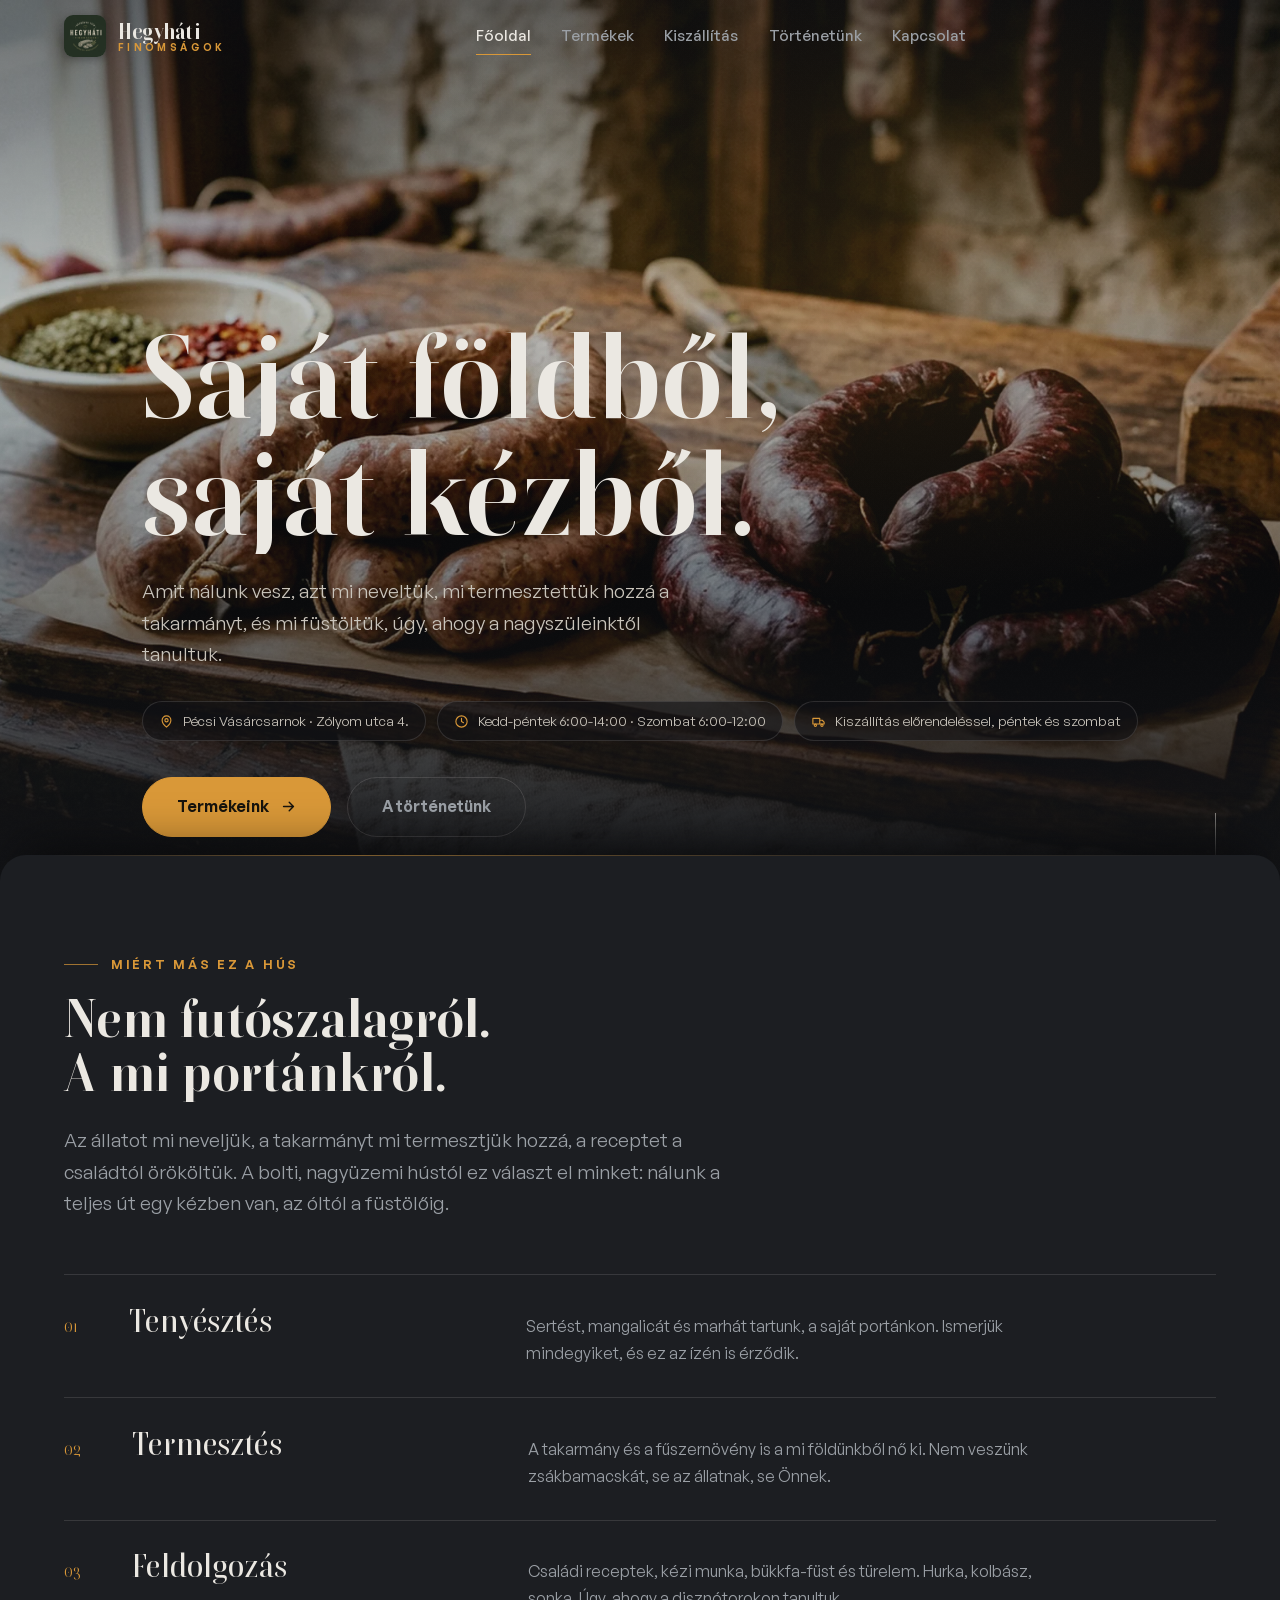
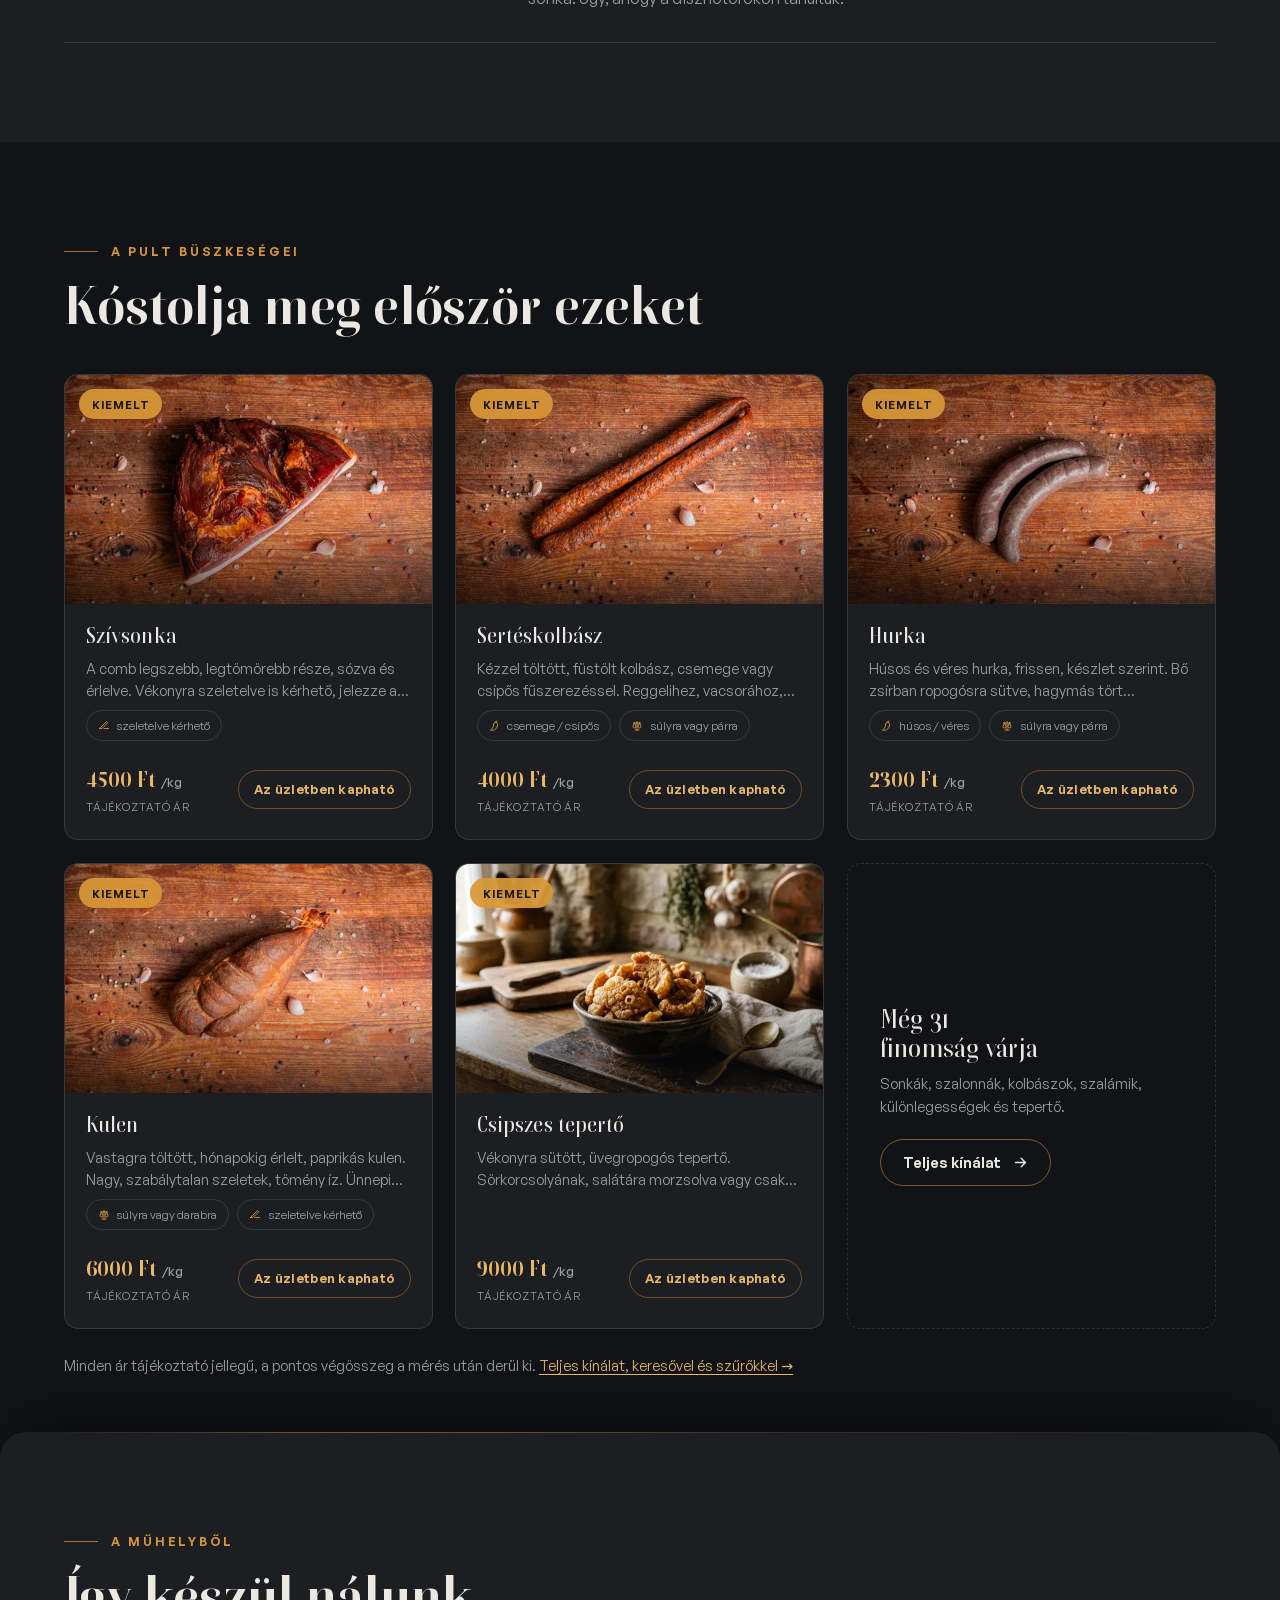
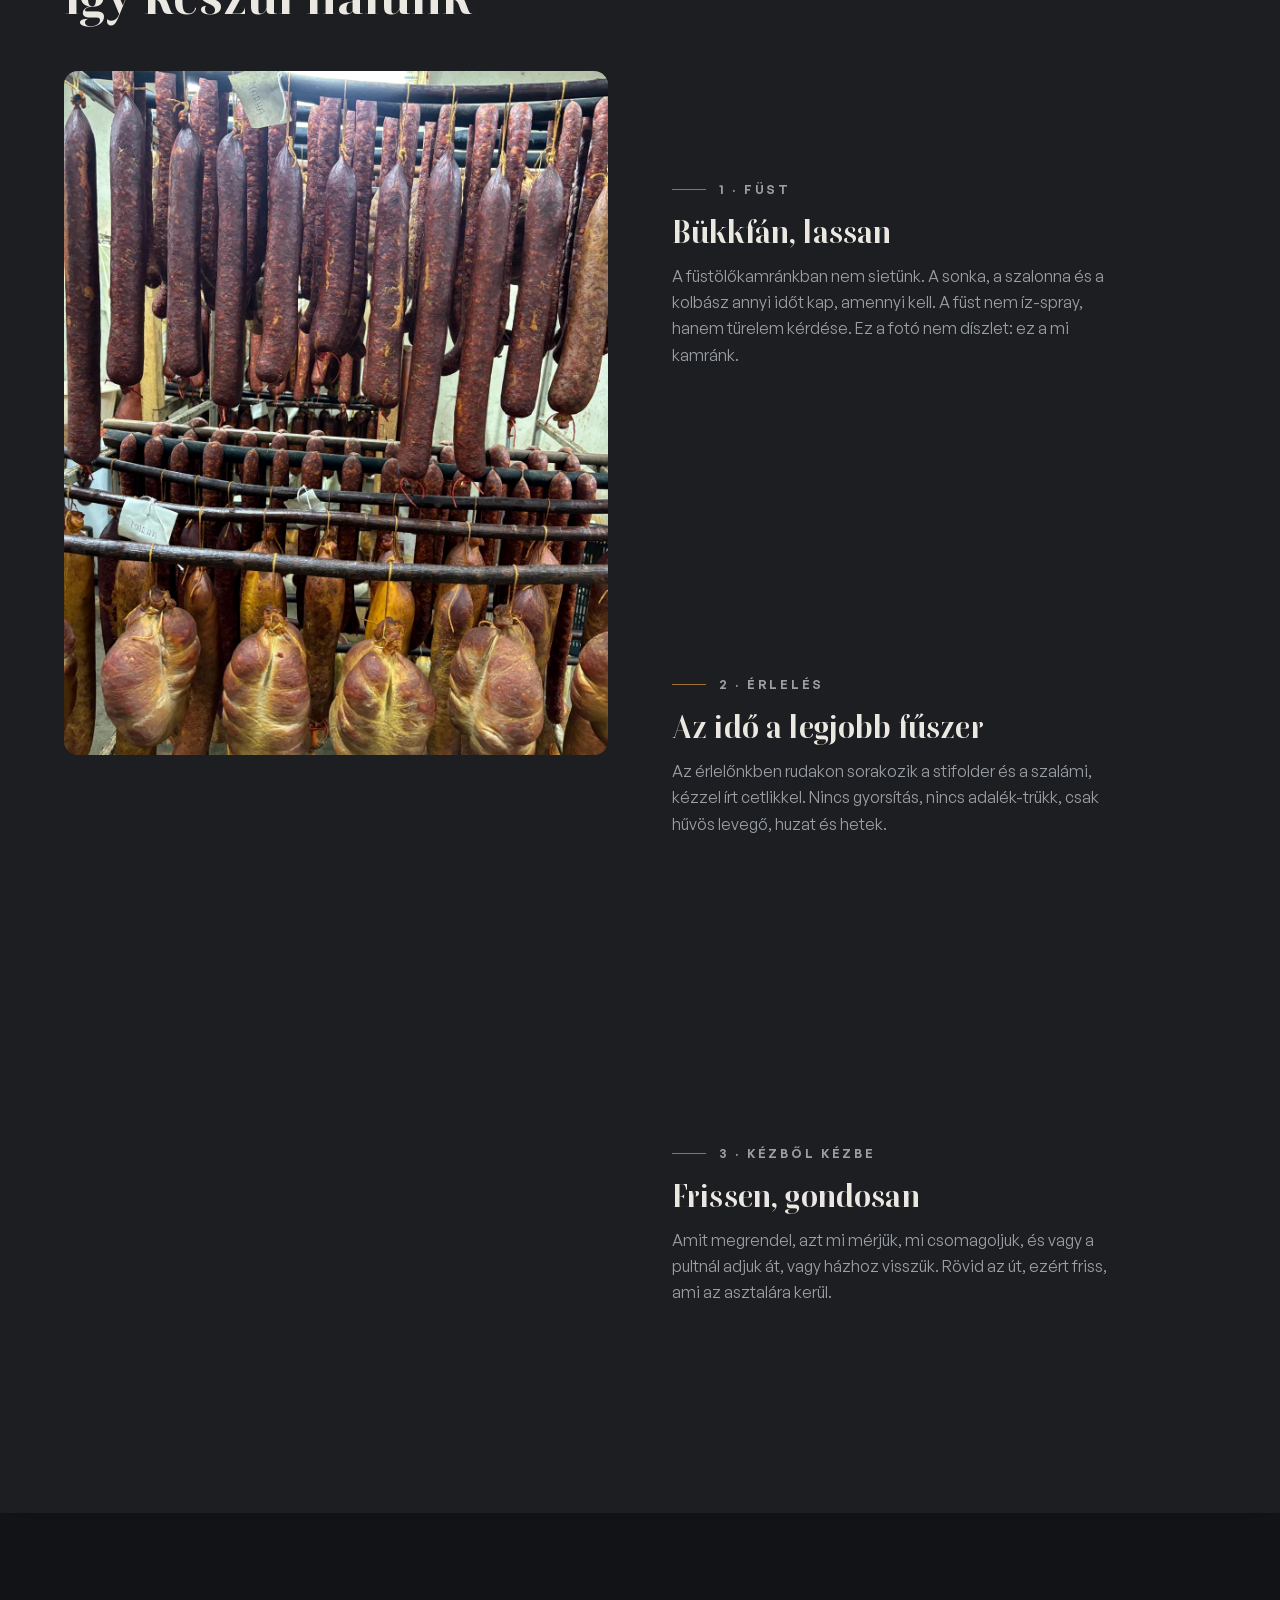
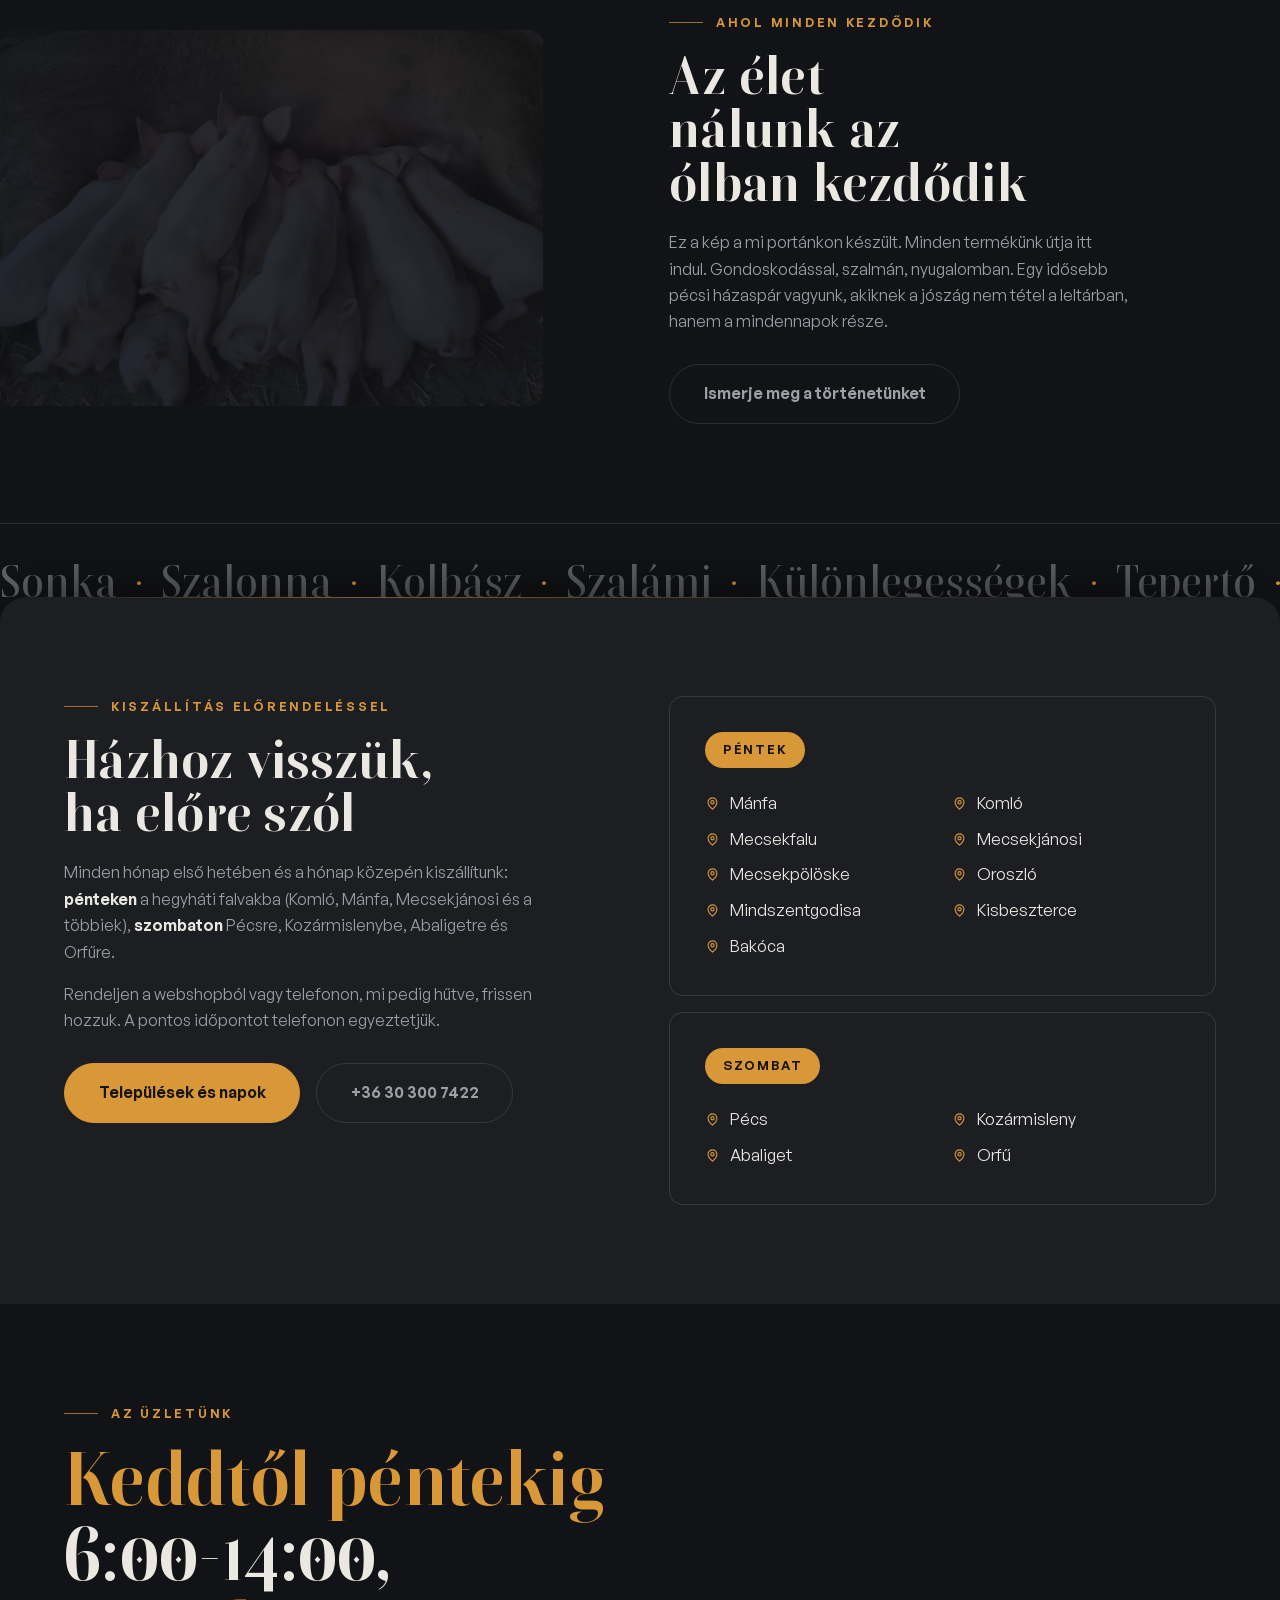
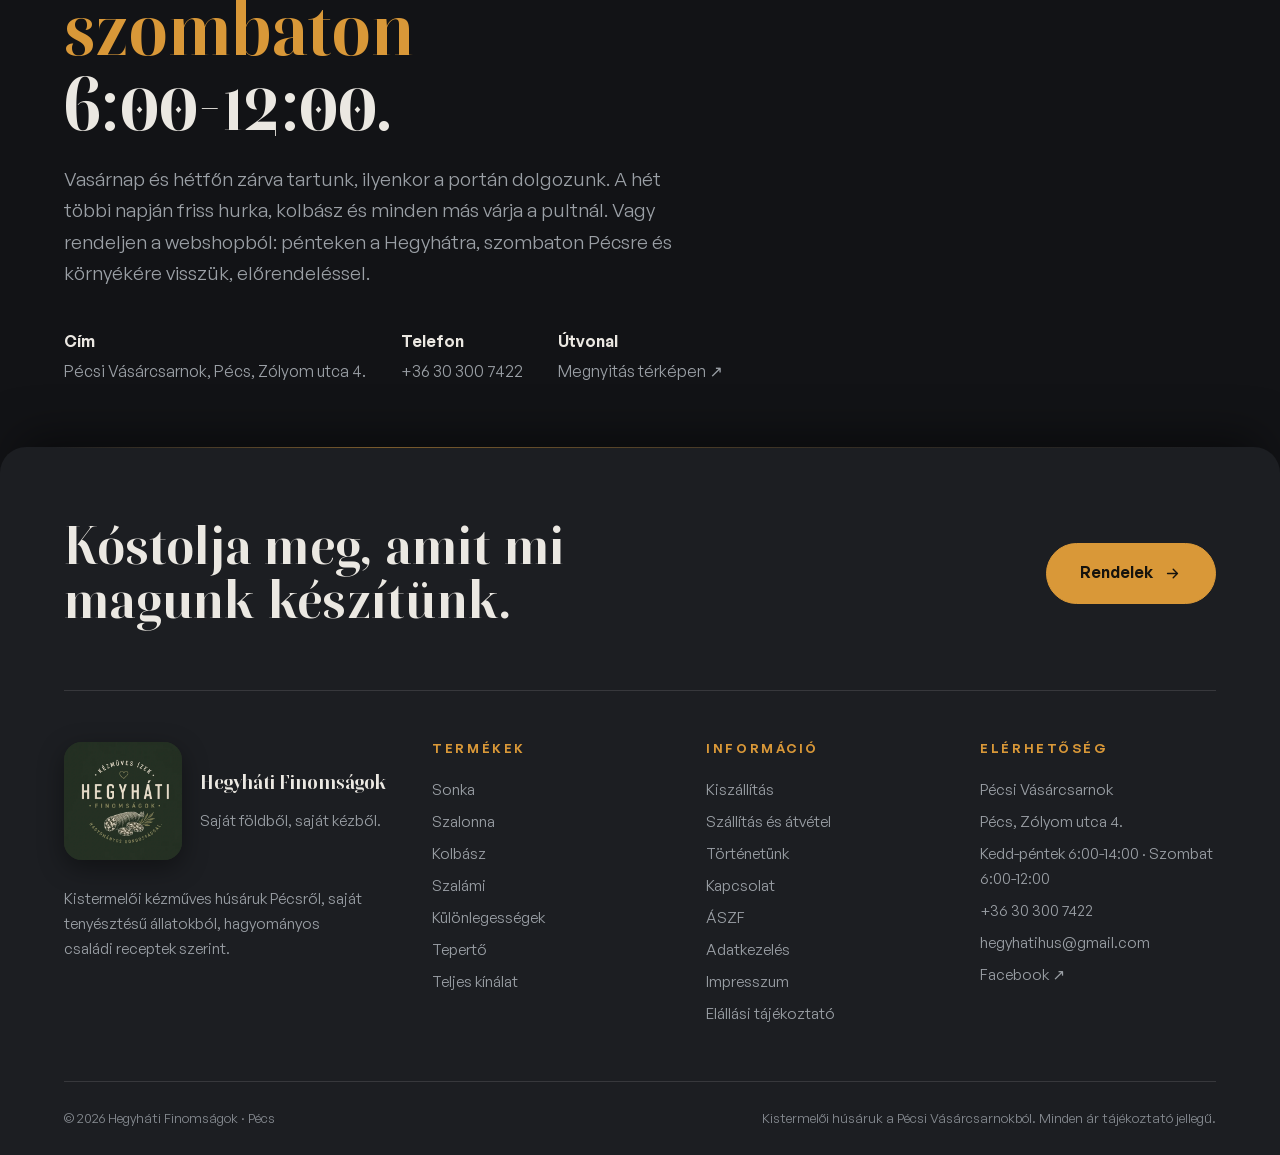
==== commit 8d4b5dad: "Online rendelés kikapcsolva (FLAGS.ORDERING:false): kosár, pénztár, demó fizetés el, helyette helybe" ====
--- a/index.html
+++ b/index.html
@@ -38,10 +38,6 @@
     <a href="kapcsolat.html" class="nav__link">Kapcsolat</a>
   </div>
   <div class="nav__cta">
-    <button class="cart-btn" id="cartBtn" aria-label="Kosár megnyitása">
-      <svg viewBox="0 0 24 24" fill="none" stroke-width="1.8" stroke-linecap="round" stroke-linejoin="round"><path d="M6 7h12l1.2 12.2a1 1 0 0 1-1 1.1H5.8a1 1 0 0 1-1-1.1L6 7Z"/><path d="M9 10V6a3 3 0 0 1 6 0v4"/></svg>
-      <span class="cart-btn__badge" id="cartBadge">0</span>
-    </button>
     <button class="burger" aria-label="Menü" aria-expanded="false"><span></span></button>
   </div>
 </nav>
--- a/css/style.css
+++ b/css/style.css
@@ -234,7 +234,7 @@
 .footer__grid h4{font-family:var(--font-body);font-size:.8rem;font-weight:600;letter-spacing:.2em;text-transform:uppercase;color:var(--accent);margin-bottom:1.1rem}
 .footer__grid a,.footer__grid p{display:block;color:var(--muted);font-size:.95rem;padding:.22rem 0}
 .footer__grid a:hover{color:var(--ink)}
-.footer__bottom{display:flex;flex-wrap:wrap;justify-content:space-between;gap:1rem;padding-block:1.6rem;border-top:1px solid var(--line);color:#6A6E74;font-size:.83rem}
+.footer__bottom{display:flex;flex-wrap:wrap;justify-content:space-between;gap:1rem;padding-block:1.6rem;border-top:1px solid var(--line);color:#868B91;font-size:.83rem}
 .footer__brandline{display:flex;align-items:center;gap:1.1rem}
 @media(max-width:900px){.footer__grid{grid-template-columns:1fr 1fr}}
 @media(max-width:520px){.footer__grid{grid-template-columns:1fr}}
--- a/css/shop.css
+++ b/css/shop.css
@@ -314,3 +314,24 @@
 .pdet__soldout strong{display:block;font-family:var(--font-display);font-size:1.3rem;font-weight:500;color:var(--ink)}
 .pdet__soldout p{margin-top:.45rem;color:var(--muted);line-height:1.55}
 .pdet__soldout a{color:var(--accent-soft)}
+
+/* ============ HELYBEN, AZ ÜZLETBEN VÁSÁROLHATÓ (FLAGS.ORDERING:false) ============ */
+.pcard__instore{position:relative;z-index:2;display:inline-flex;align-items:center;gap:.45rem;padding:.5rem .95rem;border:1px solid rgba(217,152,56,.4);border-radius:100px;
+  font-size:.8rem;font-weight:600;letter-spacing:.02em;color:var(--accent-soft);white-space:nowrap}
+.instore{border:1px solid var(--line);border-radius:var(--r-card);background:var(--surface);padding:clamp(1.4rem,3vw,2.4rem)}
+.instore__title{font-size:var(--step-2);margin-top:.9rem;line-height:1.12}
+.instore__lead{color:var(--muted);margin-top:.8rem;max-width:52ch;line-height:1.6}
+.instore__rows{list-style:none;margin:0;padding:0;display:grid;gap:0}
+.instore__rows li{display:grid;grid-template-columns:20px 1fr;gap:.9rem;align-items:start;padding:1rem 0;border-top:1px solid var(--line);color:var(--muted);line-height:1.6}
+.instore__rows svg{width:20px;height:20px;stroke:var(--accent);margin-top:.2rem}
+.instore__rows strong{display:block;color:var(--ink);font-weight:600}
+.instore__rows a{color:var(--ink);text-decoration:underline;text-decoration-color:rgba(217,152,56,.55);text-underline-offset:.22em;transition:color .25s}
+.instore__rows a:hover{color:var(--accent-soft)}
+.instore__rows .num-tab{font-size:1.08rem}
+.instore__aux{display:inline-block;margin-left:.7rem;font-size:.88rem}
+.instore--wide{display:grid;grid-template-columns:minmax(0,1fr) minmax(0,1.1fr);gap:clamp(1.5rem,4vw,4rem);margin-top:clamp(2.5rem,5vw,4rem)}
+.instore--wide .instore__rows{grid-template-columns:1fr 1fr;column-gap:2rem}
+.instore--side{margin-top:2rem}
+.instore--side .instore__rows{margin-top:1.4rem}
+@media(max-width:900px){.instore--wide{grid-template-columns:1fr}}
+@media(max-width:560px){.instore--wide .instore__rows{grid-template-columns:1fr}.instore__aux{display:block;margin:.2rem 0 0}}
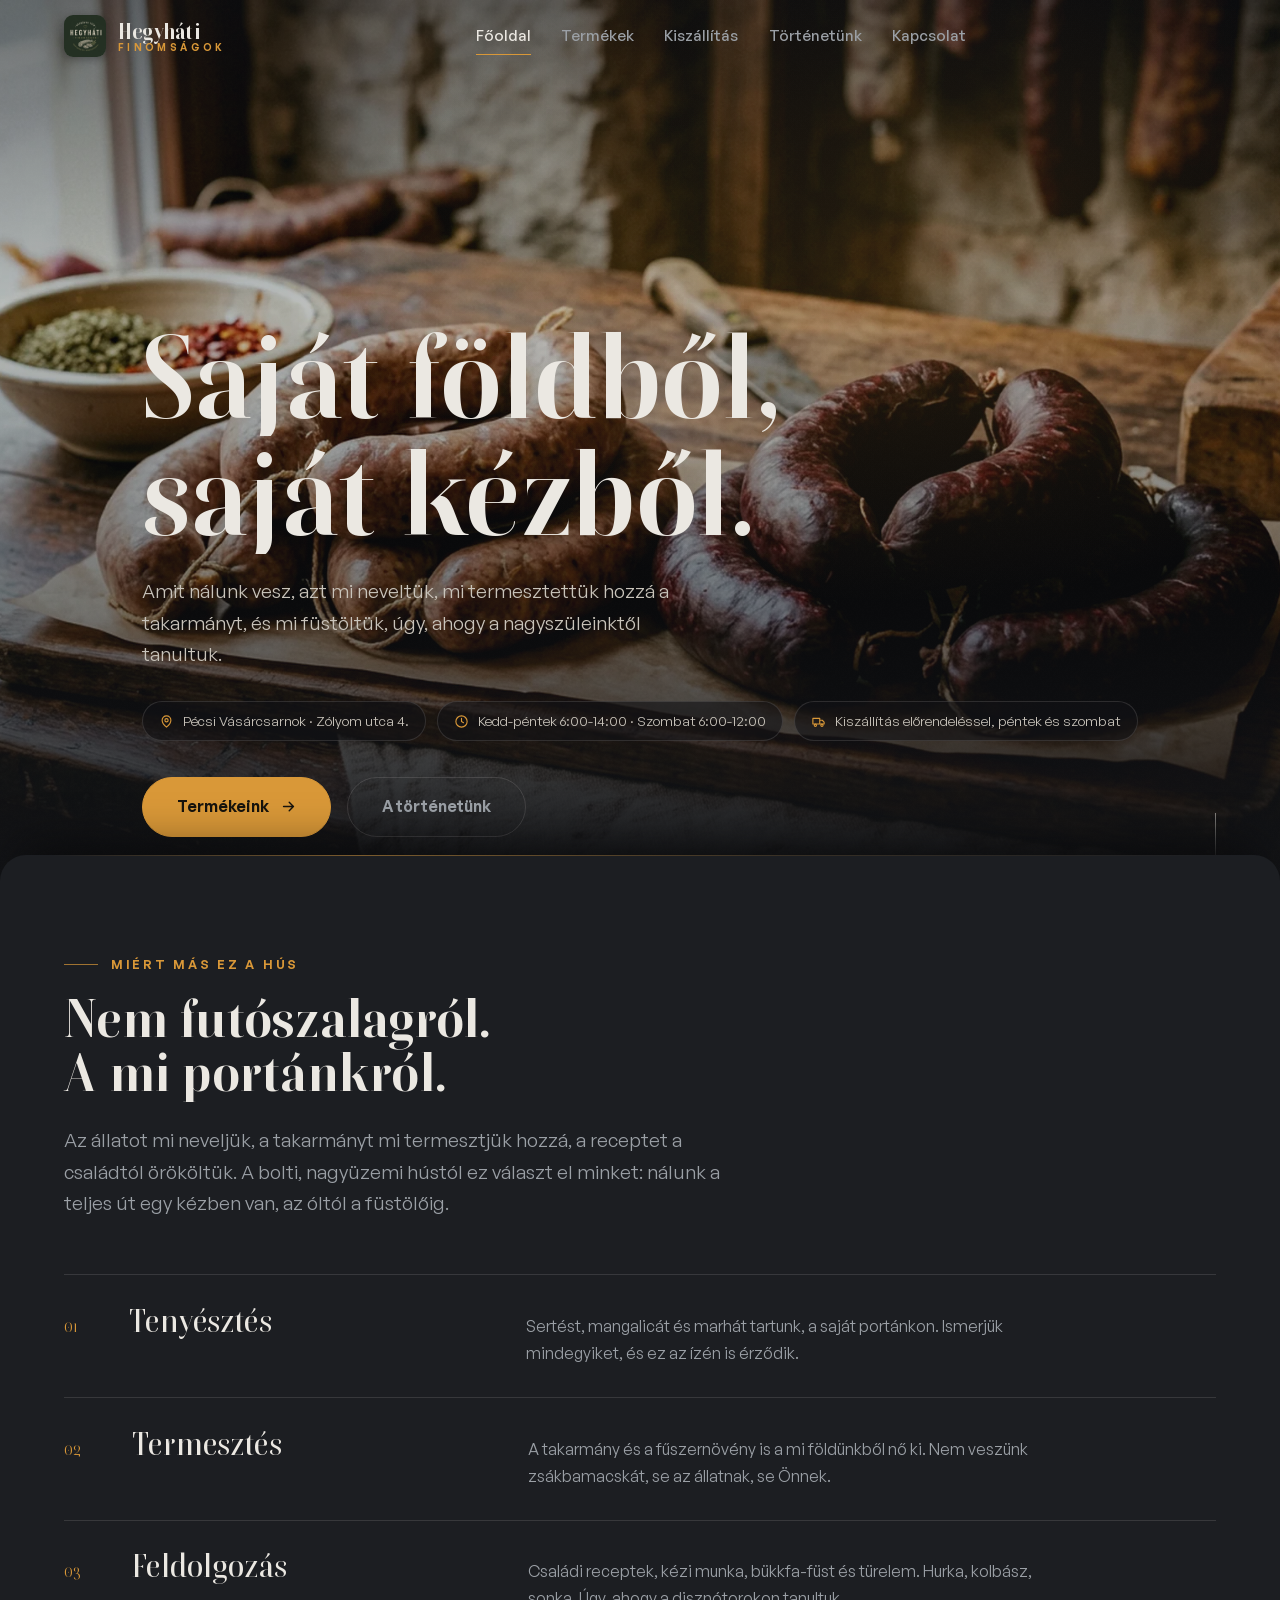
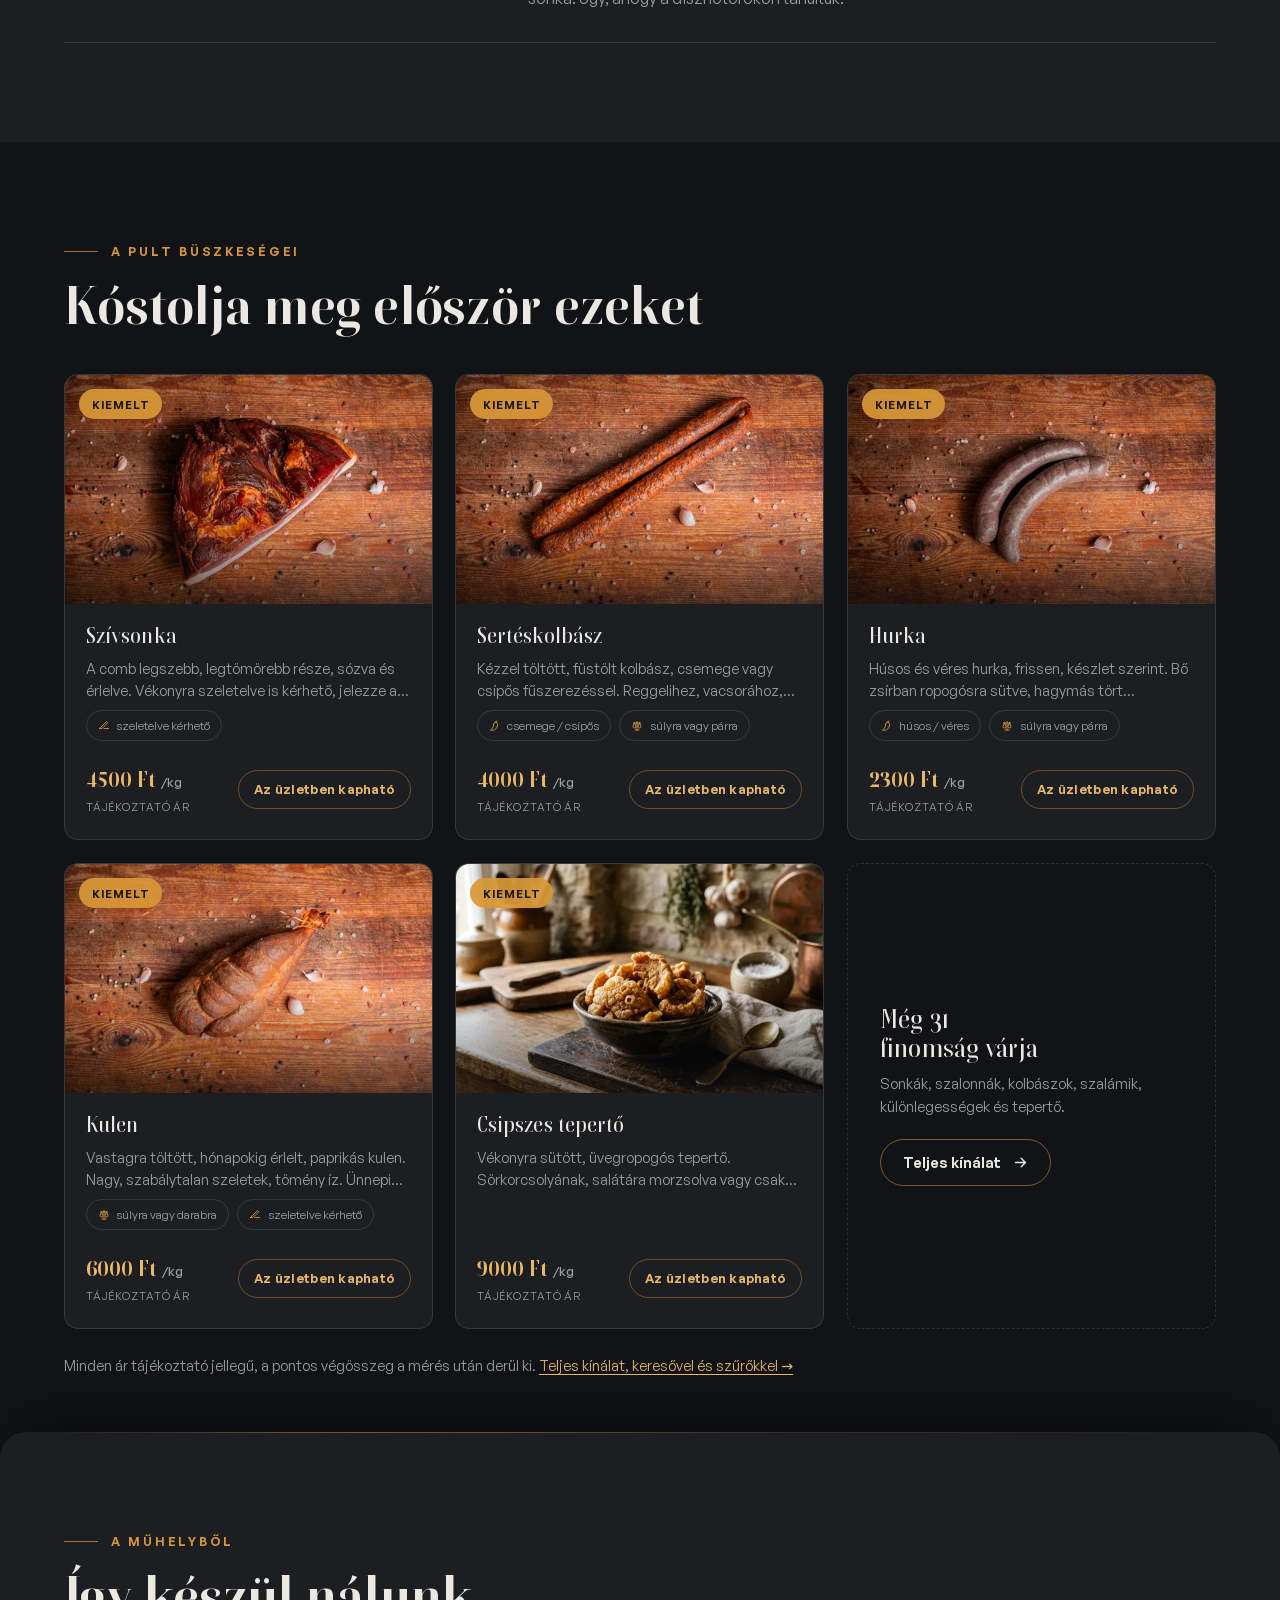
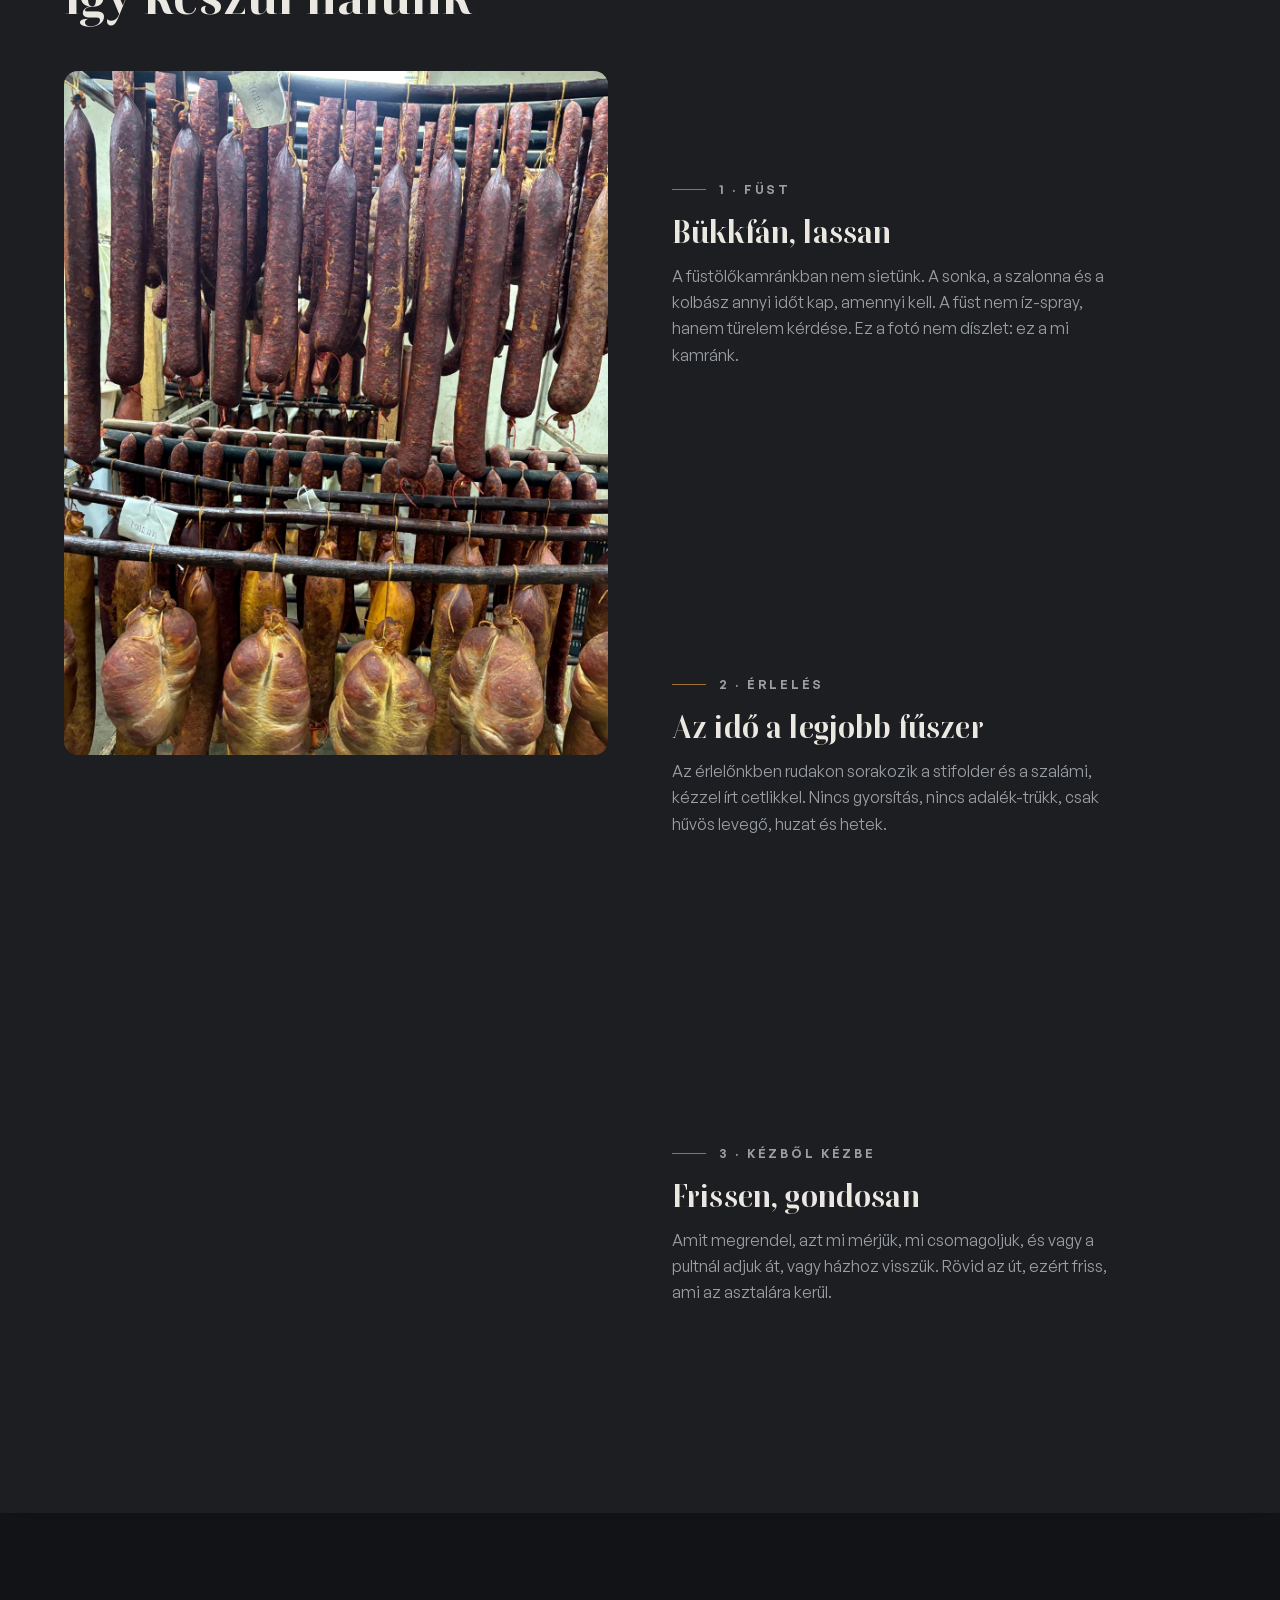
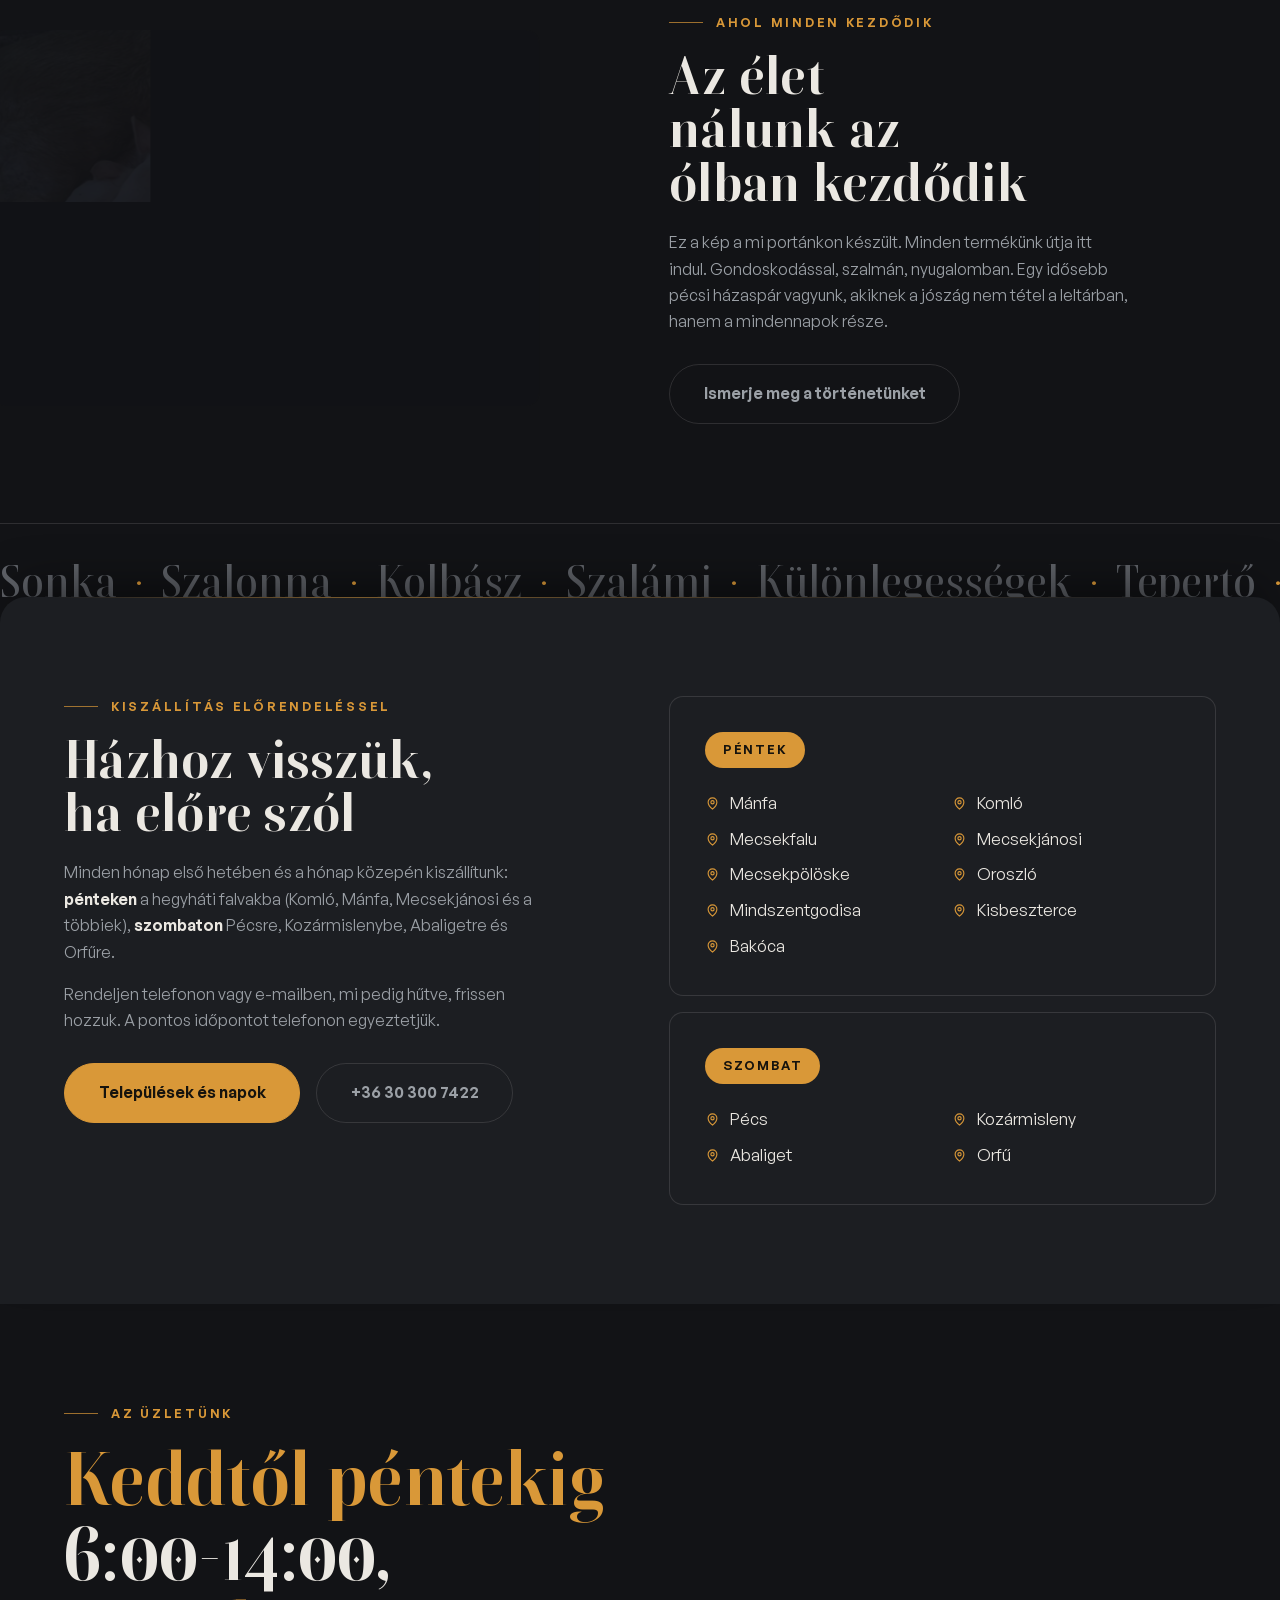
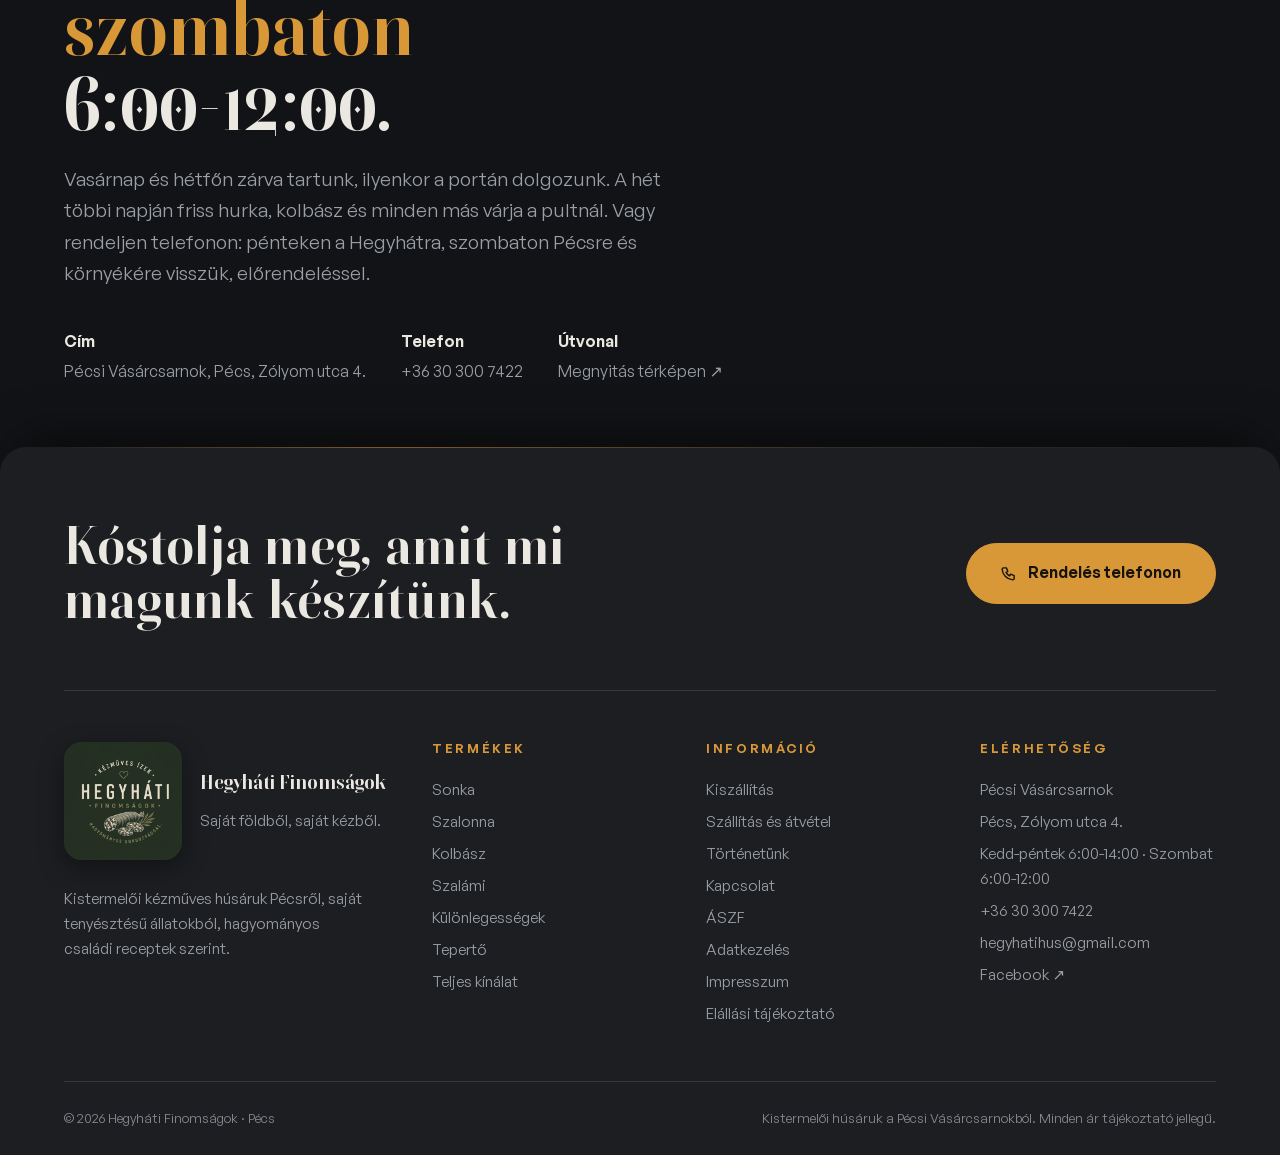
==== commit 821021b1: "Telefonos rendelés: a webshopos rendelés-szövegek helyett telefon és e-mail (tel: és e-mail gombok)," ====
--- a/index.html
+++ b/index.html
@@ -9,7 +9,7 @@
 <link rel="canonical" href="https://hegyhatifinomsagok.com/">
 <meta property="og:type" content="website">
 <meta property="og:title" content="Hegyháti Finomságok · Saját földből, saját kézből.">
-<meta property="og:description" content="Kézműves füstölt áruk, kolbászok, sonkák, szalámik egy pécsi kistermelő házaspártól. Rendeljen a webshopból, kiszállítás előrendeléssel péntek és szombat.">
+<!-- @ord idx-og --><meta property="og:description" content="Kézműves füstölt áruk, kolbászok, sonkák, szalámik egy pécsi kistermelő házaspártól. Rendeljen telefonon, kiszállítás előrendeléssel péntek és szombat."><!-- @/ord -->
 <meta property="og:image" content="https://hegyhatifinomsagok.com/media/stock/og-image.jpg">
 <meta property="og:url" content="https://hegyhatifinomsagok.com/">
 <meta property="og:locale" content="hu_HU">
@@ -185,7 +185,7 @@
         <p class="eyebrow">Kiszállítás előrendeléssel</p>
         <h2 style="font-size:var(--step-3);max-width:14ch;margin-top:1rem">Házhoz visszük, ha előre szól</h2>
         <p style="margin-top:1.2rem;color:var(--muted);max-width:48ch">Minden hónap első hetében és a hónap közepén kiszállítunk: <strong style="color:var(--ink)">pénteken</strong> a hegyháti falvakba (Komló, Mánfa, Mecsekjánosi és a többiek), <strong style="color:var(--ink)">szombaton</strong> Pécsre, Kozármislenybe, Abaligetre és Orfűre.</p>
-        <p style="margin-top:1rem;color:var(--muted);max-width:48ch">Rendeljen a webshopból vagy telefonon, mi pedig hűtve, frissen hozzuk. A pontos időpontot telefonon egyeztetjük.</p>
+        <p style="margin-top:1rem;color:var(--muted);max-width:48ch"><!-- @ord idx-kiszallitas -->Rendeljen telefonon vagy e-mailben, mi pedig hűtve, frissen hozzuk.<!-- @/ord --> A pontos időpontot telefonon egyeztetjük.</p>
         <div style="display:flex;flex-wrap:wrap;gap:1rem;margin-top:1.8rem">
           <a href="kiszallitas.html" class="btn btn--solid" data-magnet>Települések és napok</a>
           <a href="tel:+36303007422" class="btn btn--ghost num-tab" data-magnet>+36 30 300 7422</a>
@@ -225,7 +225,7 @@
   <div class="wrap">
     <p class="eyebrow" data-reveal>Az üzletünk</p>
     <h2 class="hours__big" data-reveal style="margin-top:1.1rem"><em>Keddtől péntekig</em> 6:00-14:00, <em>szombaton</em> 6:00-12:00.</h2>
-    <p class="lead" data-reveal style="margin-top:1.4rem">Vasárnap és hétfőn zárva tartunk, ilyenkor a portán dolgozunk. A hét többi napján friss hurka, kolbász és minden más várja a pultnál. Vagy rendeljen a webshopból: pénteken a Hegyhátra, szombaton Pécsre és környékére visszük, előrendeléssel.</p>
+    <p class="lead" data-reveal style="margin-top:1.4rem">Vasárnap és hétfőn zárva tartunk, ilyenkor a portán dolgozunk. A hét többi napján friss hurka, kolbász és minden más várja a pultnál. <!-- @ord idx-nyitvatartas -->Vagy rendeljen telefonon: pénteken<!-- @/ord --> a Hegyhátra, szombaton Pécsre és környékére visszük, előrendeléssel.</p>
     <div class="hours__meta" data-reveal>
       <div><strong>Cím</strong>Pécsi Vásárcsarnok, Pécs, Zólyom utca 4.</div>
       <div><strong>Telefon</strong><a href="tel:+36303007422" class="num-tab">+36 30 300 7422</a></div>
@@ -241,8 +241,7 @@
     <div class="footer__cta">
       <div style="display:flex;flex-wrap:wrap;align-items:center;gap:2.4rem;justify-content:space-between">
         <h2 data-reveal>Kóstolja meg, amit mi magunk készítünk.</h2>
-        <a href="termekek.html" class="btn btn--solid" data-magnet>Rendelek
-          <svg viewBox="0 0 24 24" fill="none" stroke="currentColor" stroke-width="2" stroke-linecap="round" stroke-linejoin="round"><path d="M5 12h14M13 6l6 6-6 6"/></svg></a>
+        <a href="tel:+36303007422" class="btn btn--solid num-tab" data-magnet aria-label="Rendelés telefonon: +36 30 300 7422"><svg viewBox="0 0 24 24" fill="none" stroke="currentColor" stroke-width="2" stroke-linecap="round" stroke-linejoin="round" aria-hidden="true"><path d="M5 4h4l2 5-2.5 1.5a12 12 0 0 0 5 5L15 13l5 2v4a2 2 0 0 1-2 2A16 16 0 0 1 3 6a2 2 0 0 1 2-2Z"/></svg>Rendelés telefonon</a>
       </div>
     </div>
     <div class="footer__grid">
--- a/css/style.css
+++ b/css/style.css
@@ -292,7 +292,7 @@
 .legal p,.legal li{color:var(--muted);margin-bottom:.85rem}
 .legal ul,.legal ol{padding-left:1.3rem;margin-bottom:1rem}
 .legal strong{color:var(--ink)}
-.legal .lead-date{color:#6A6E74;font-size:.88rem;margin-bottom:2.4rem}
+.legal .lead-date{color:#868B91;font-size:.88rem;margin-bottom:2.4rem}
 .minta-badge{display:inline-flex;align-items:center;gap:.5rem;margin:1rem 0 2rem;padding:.55rem 1.05rem;border-radius:8px;
   background:rgba(217,152,56,.14);border:1px solid rgba(217,152,56,.4);color:var(--accent-soft);font-size:.86rem;font-weight:500}
 .legal-note{background:var(--surface);border:1px solid var(--line);border-left:3px solid var(--accent);border-radius:10px;padding:1.2rem 1.4rem;margin:1.4rem 0}
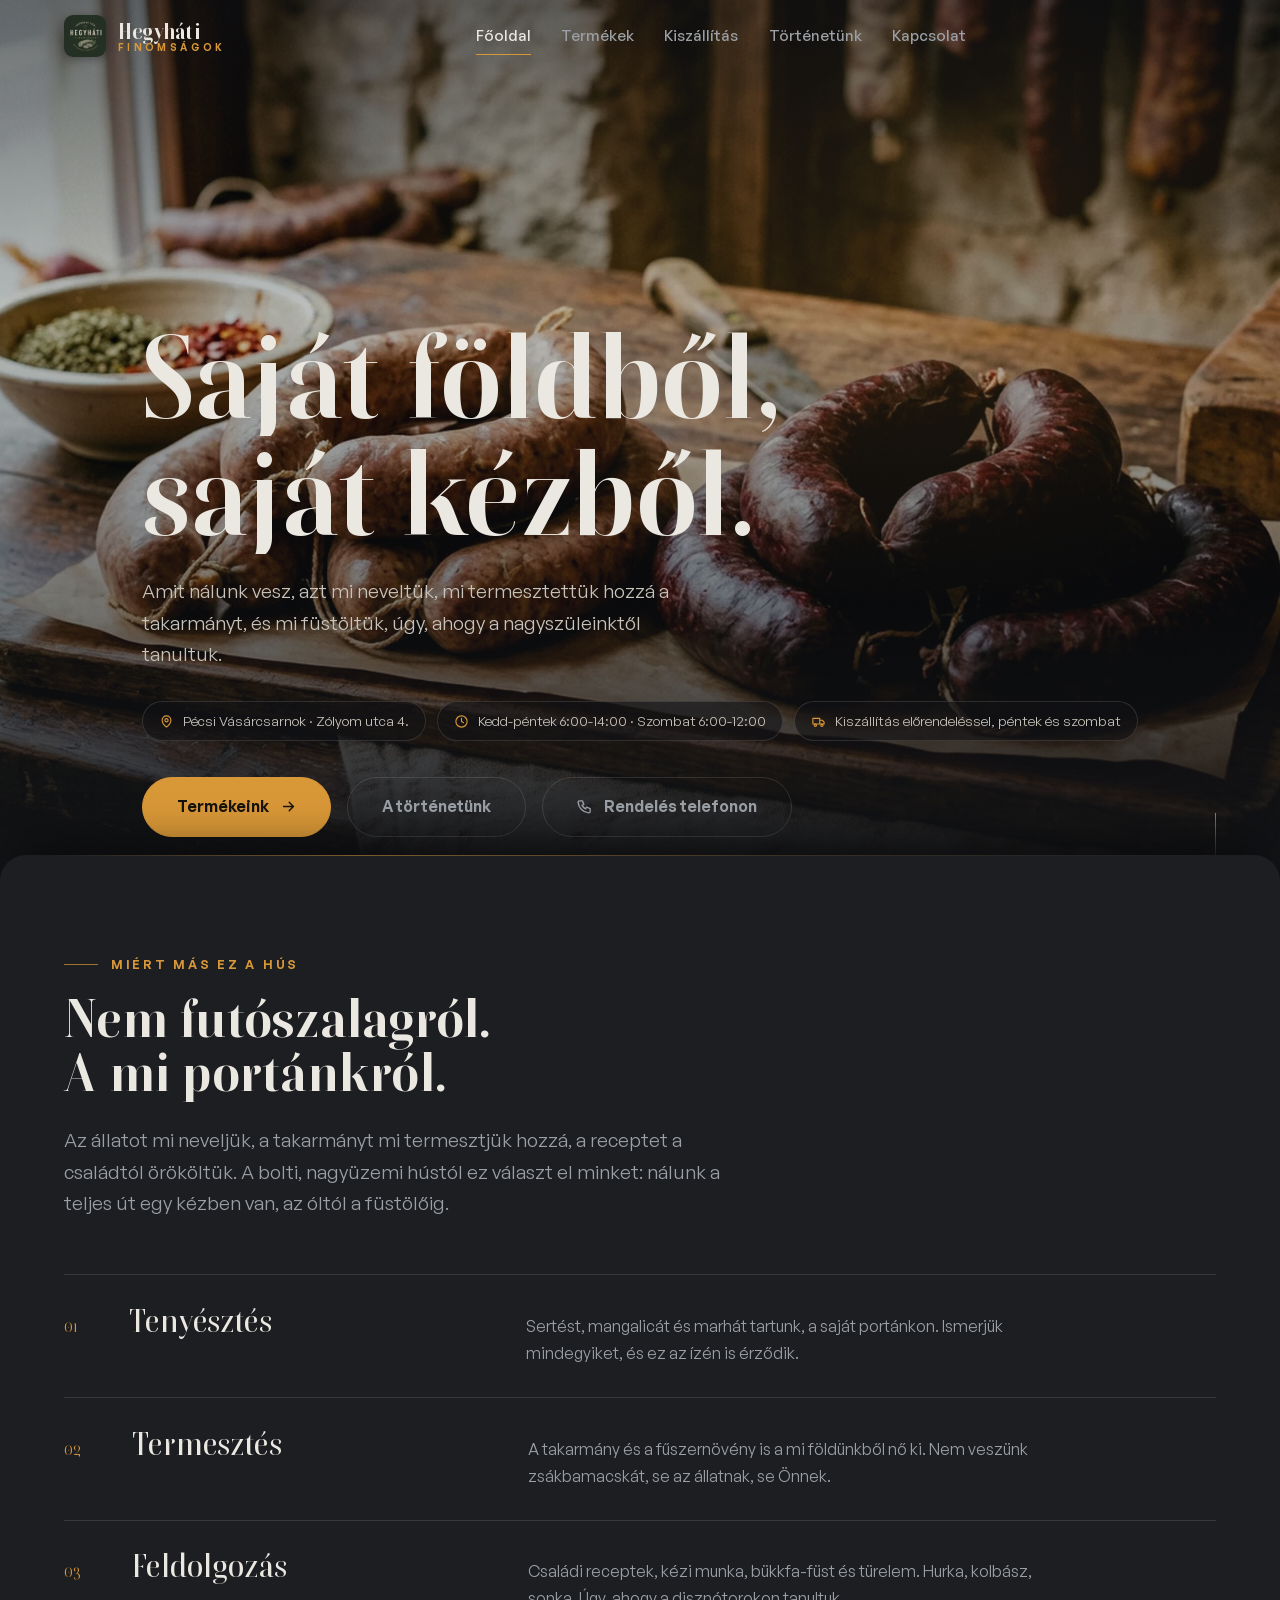
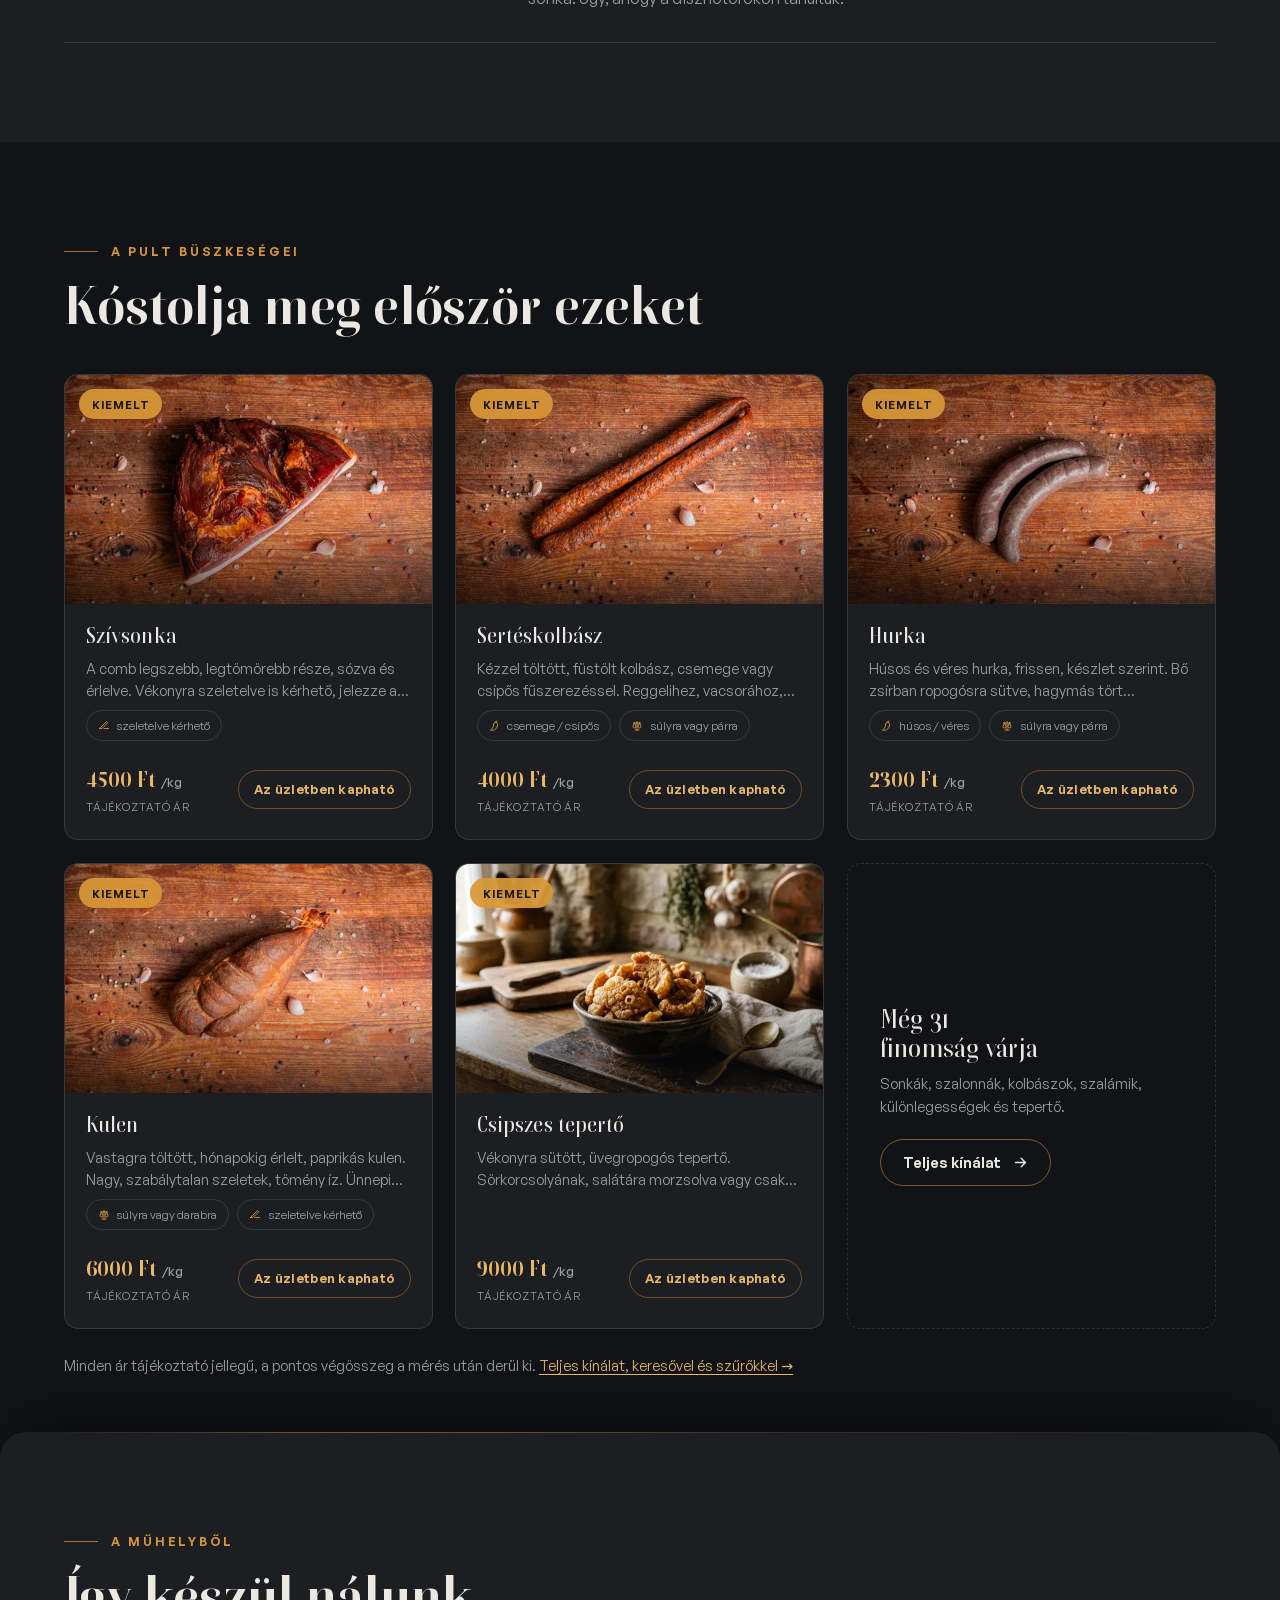
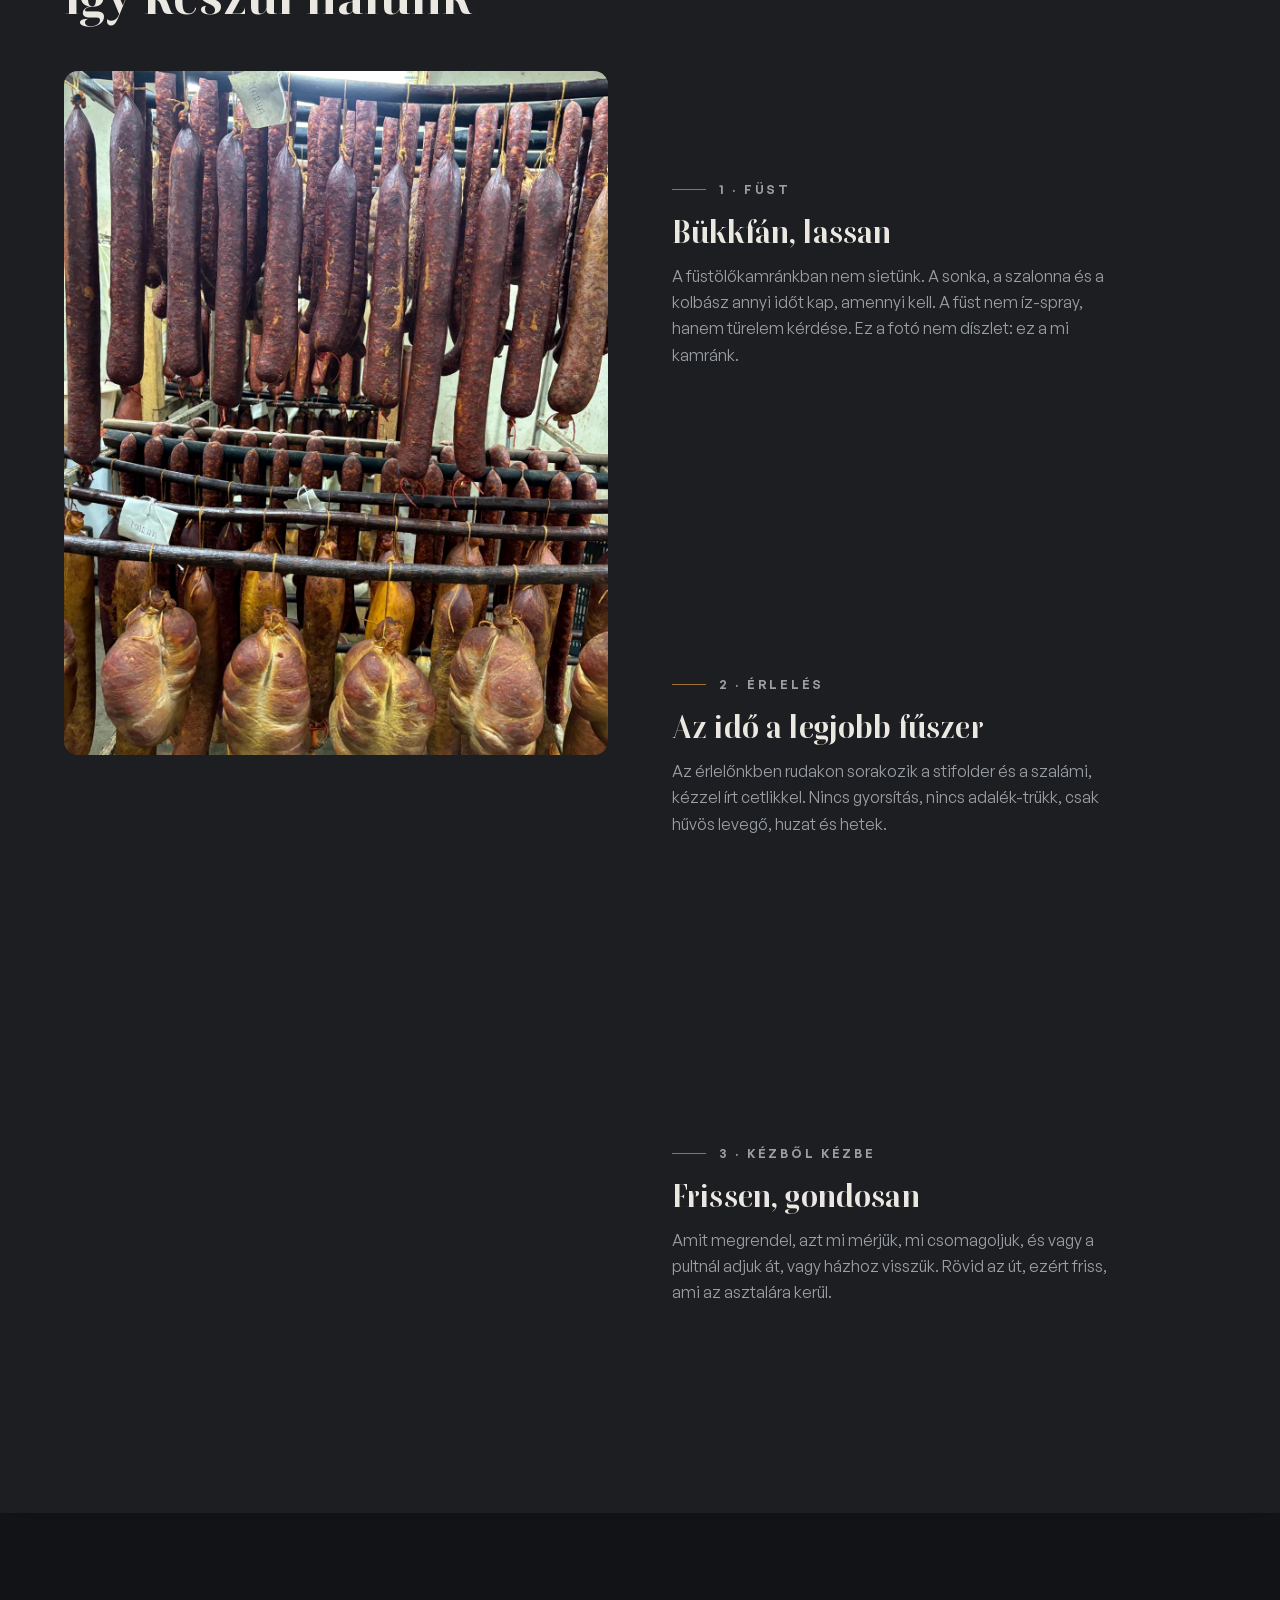
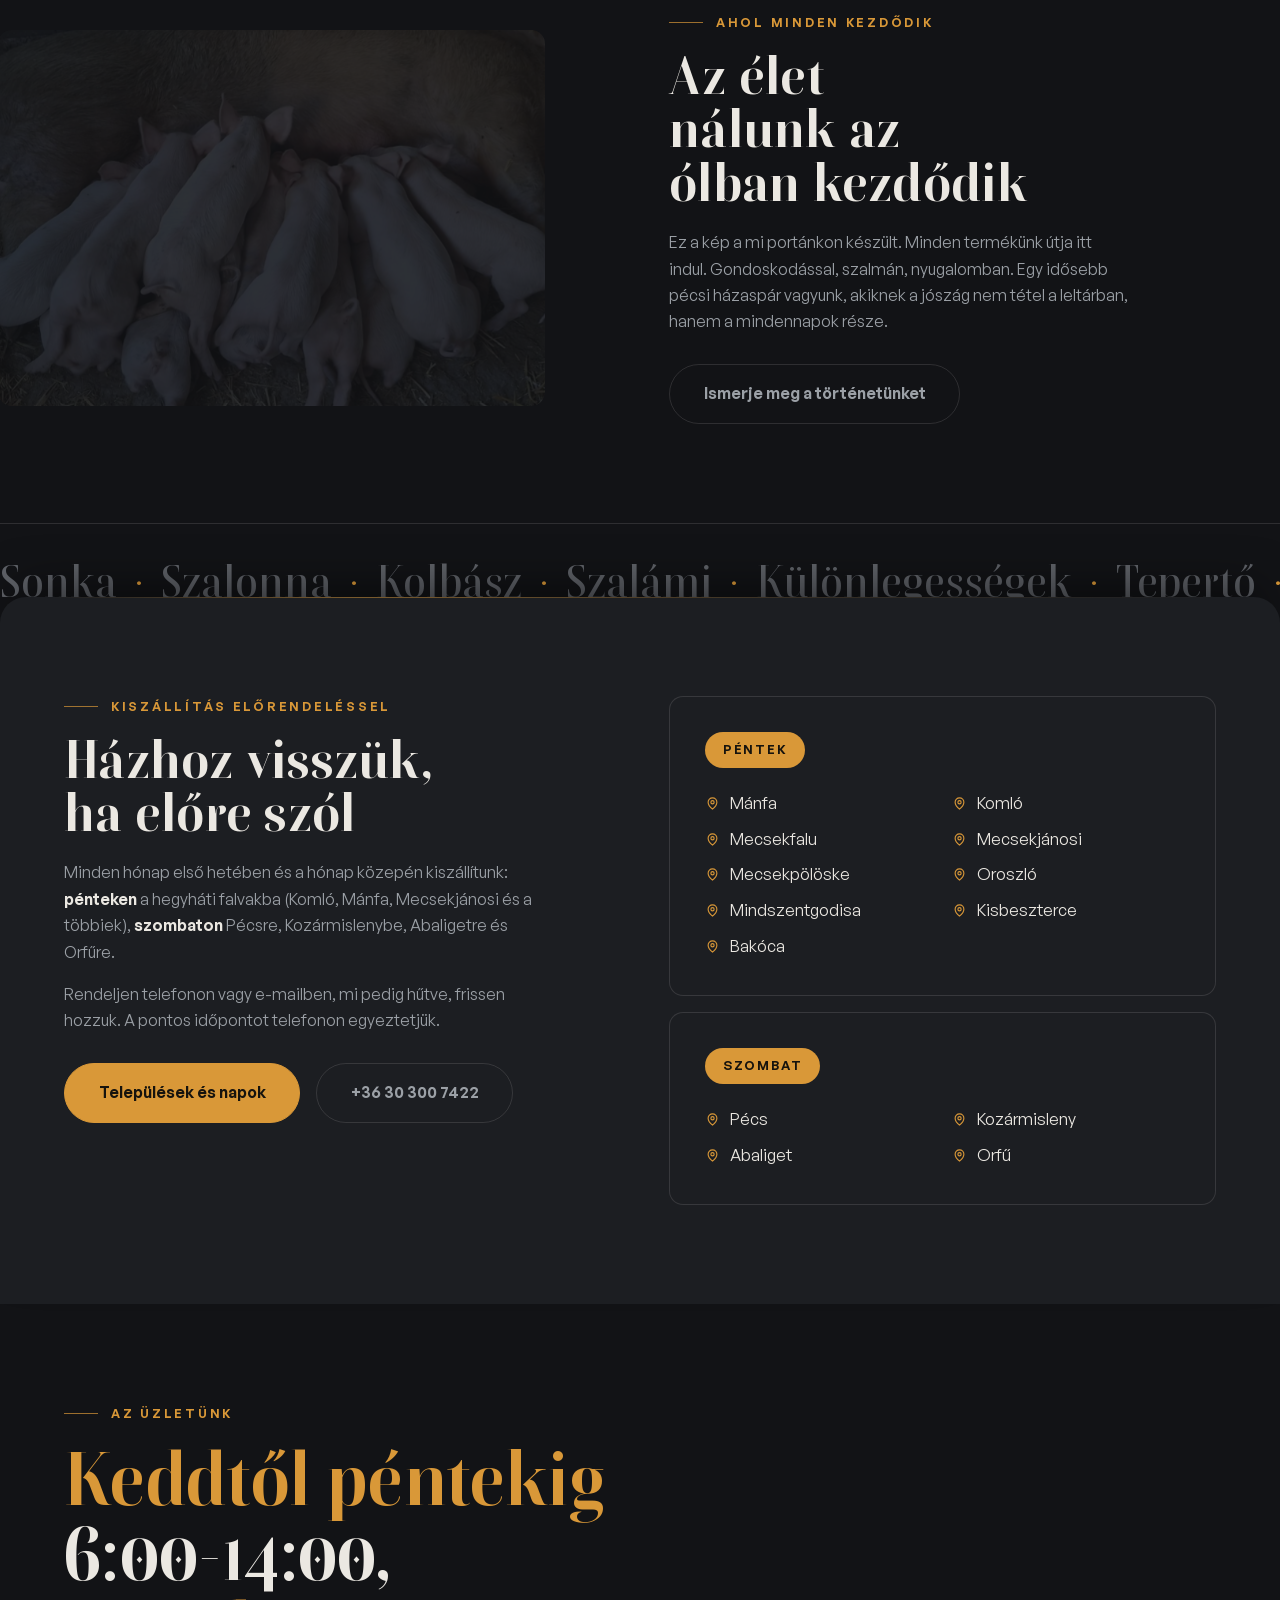
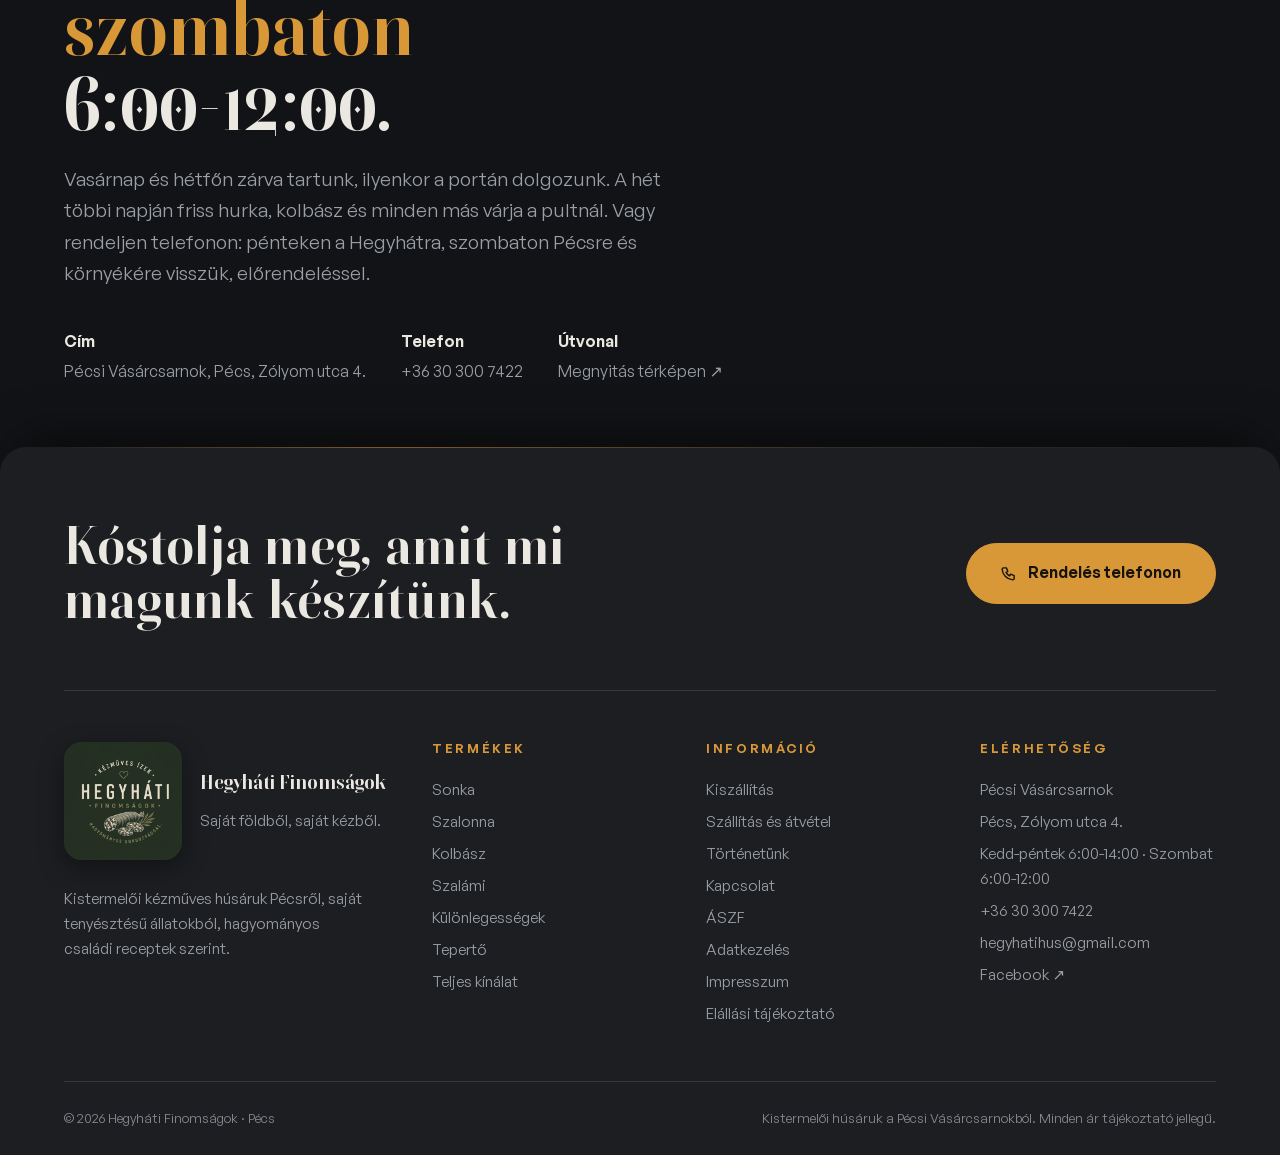
==== commit 625f3c04: "Főoldal: Rendelés telefonon hívógomb a kezdőképernyőn" ====
--- a/index.html
+++ b/index.html
@@ -77,6 +77,7 @@
       <a href="termekek.html" class="btn btn--solid" data-magnet>Termékeink
         <svg viewBox="0 0 24 24" fill="none" stroke="currentColor" stroke-width="2" stroke-linecap="round" stroke-linejoin="round"><path d="M5 12h14M13 6l6 6-6 6"/></svg></a>
       <a href="rolunk.html" class="btn btn--ghost" data-magnet>A történetünk</a>
+      <a href="tel:+36303007422" class="btn btn--ghost num-tab" data-magnet aria-label="Rendelés telefonon: +36 30 300 7422"><svg viewBox="0 0 24 24" fill="none" stroke="currentColor" stroke-width="2" stroke-linecap="round" stroke-linejoin="round" aria-hidden="true"><path d="M5 4h4l2 5-2.5 1.5a12 12 0 0 0 5 5L15 13l5 2v4a2 2 0 0 1-2 2A16 16 0 0 1 3 6a2 2 0 0 1 2-2Z"/></svg>Rendelés telefonon</a>
     </div>
   </div>
   <div class="scroll-hint" aria-hidden="true"></div>
